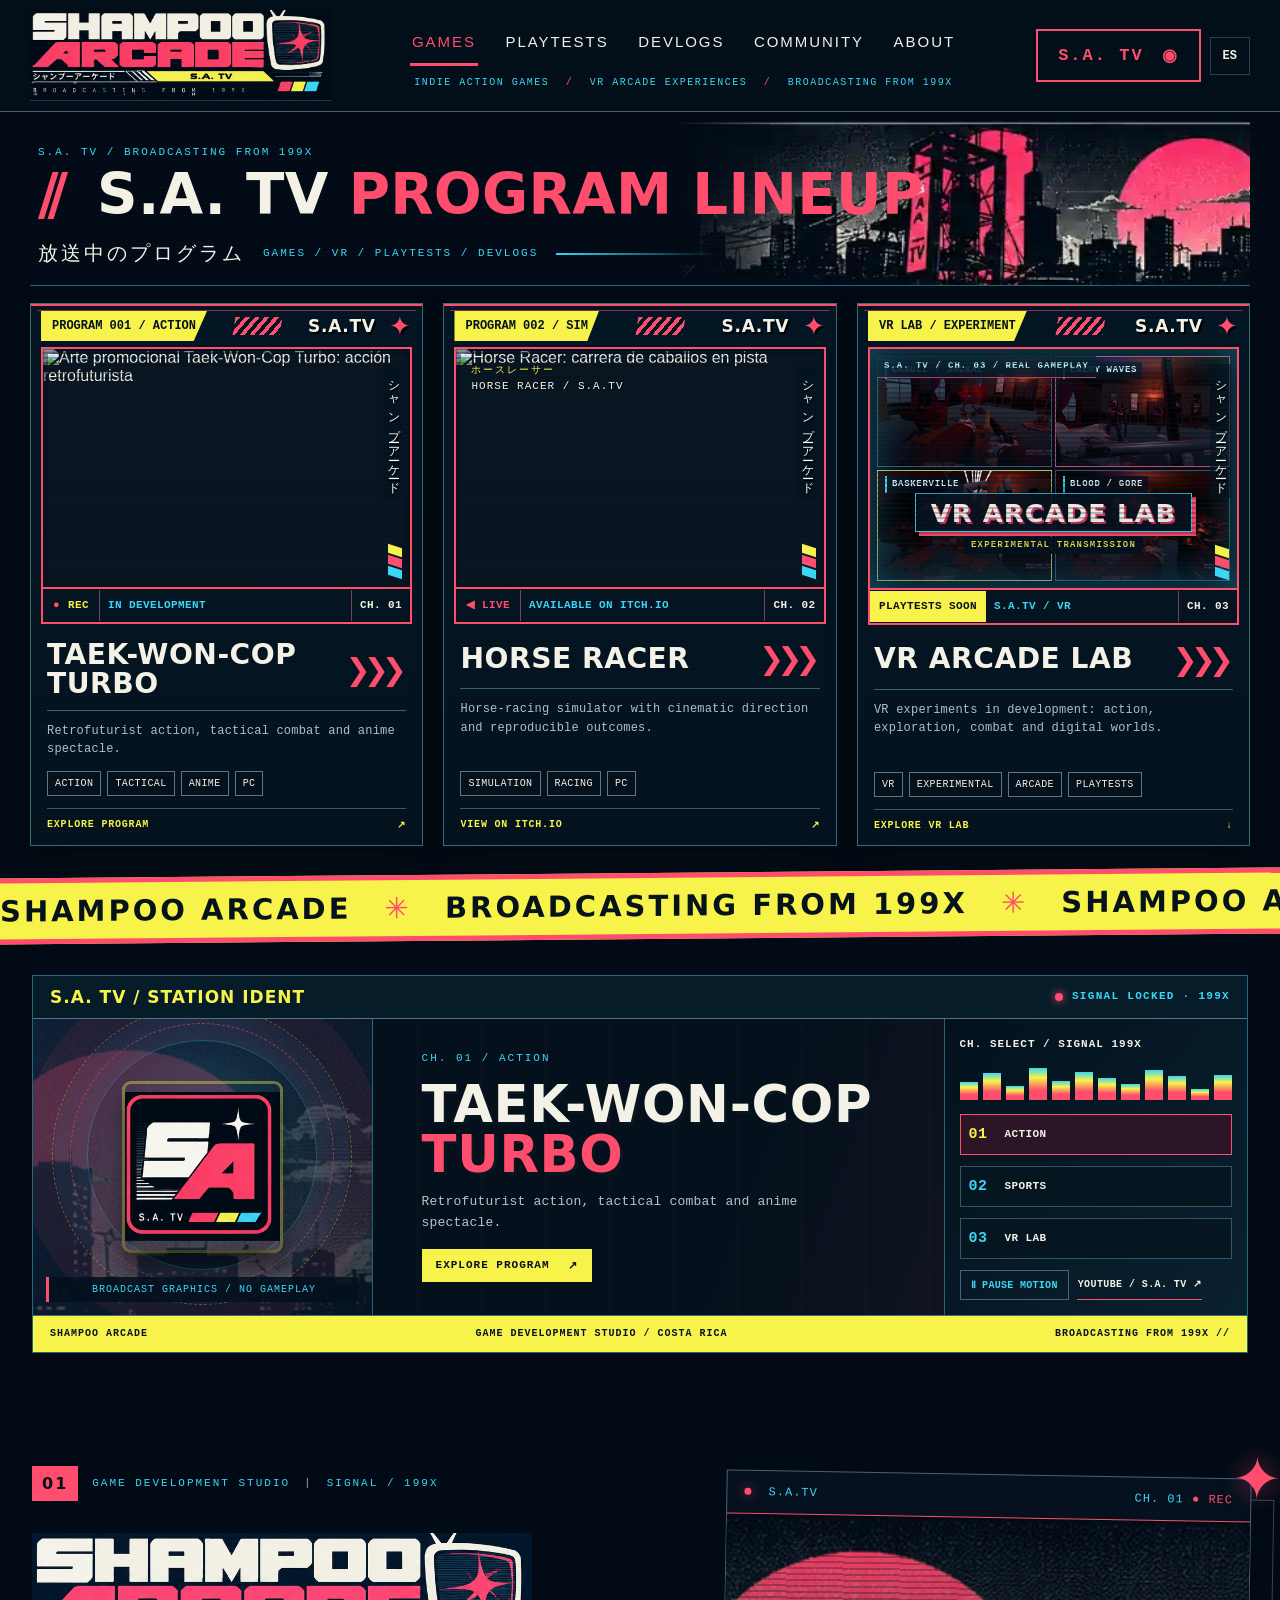
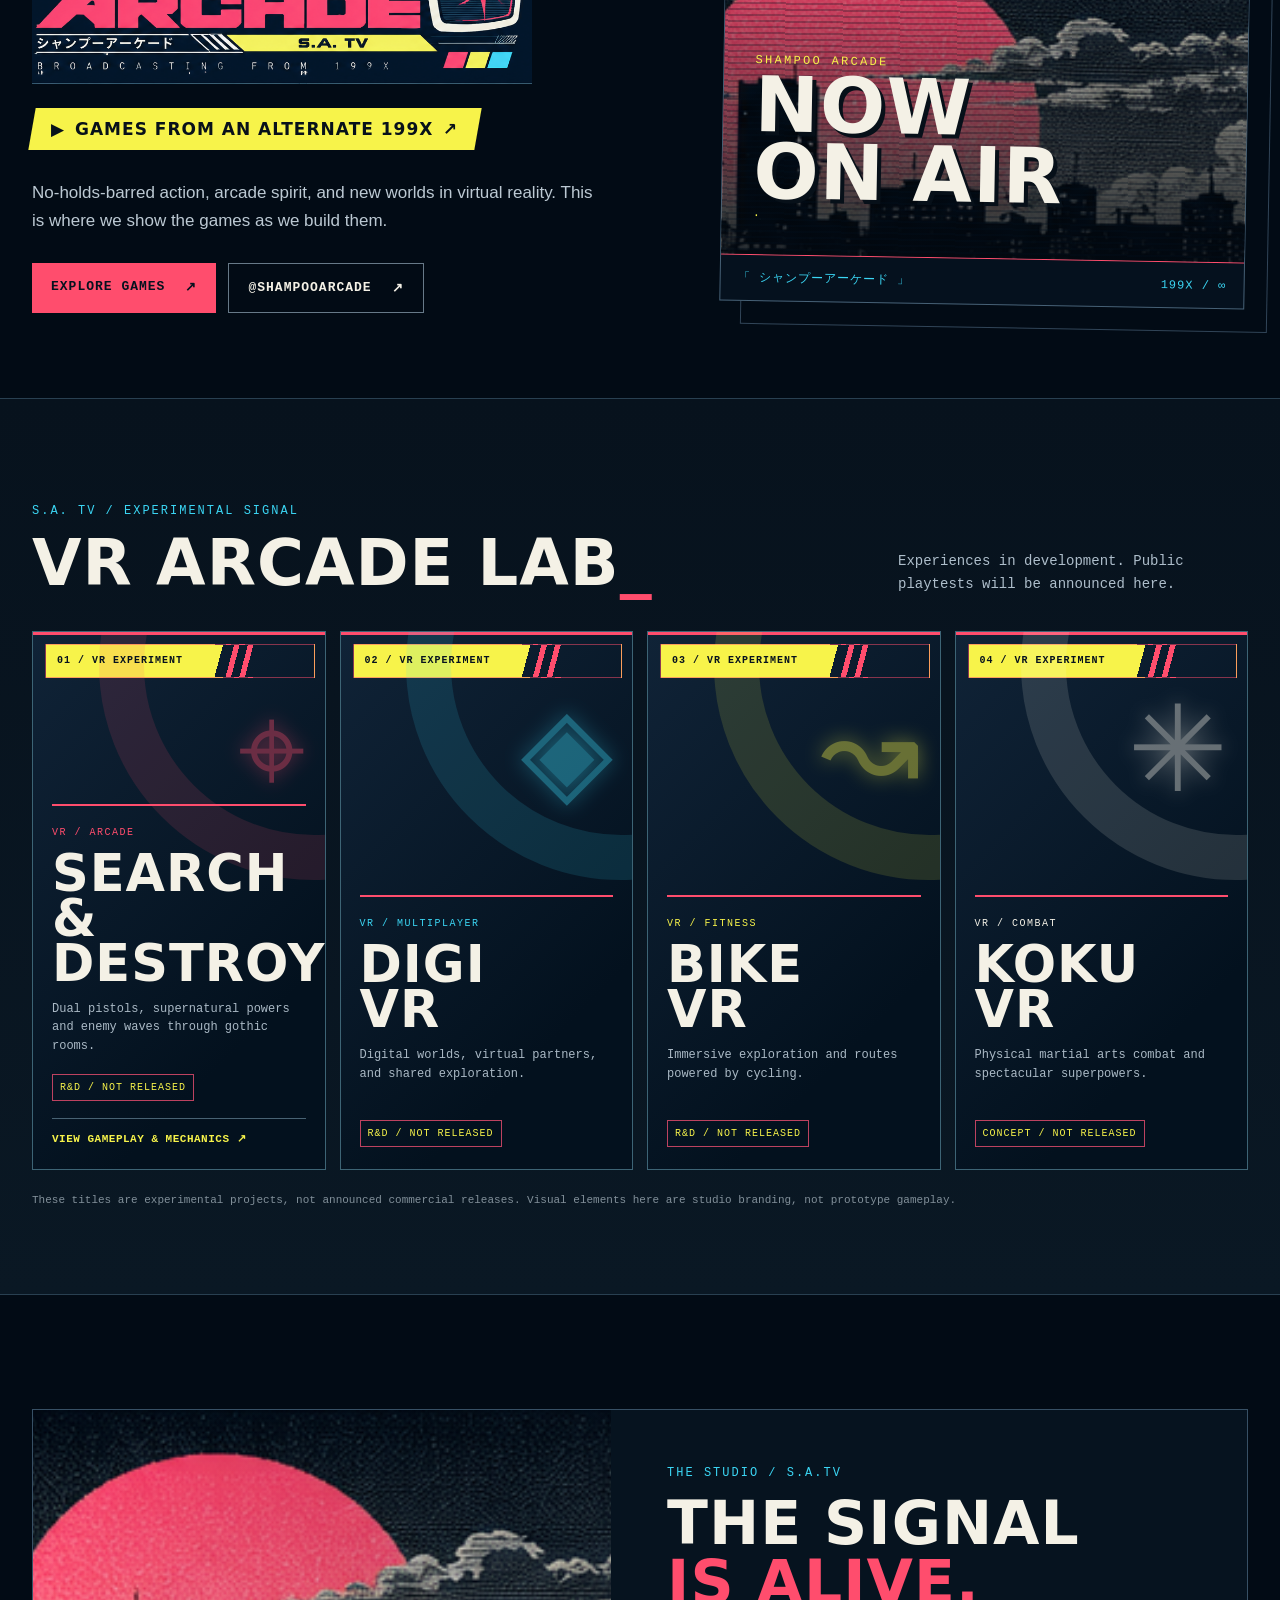
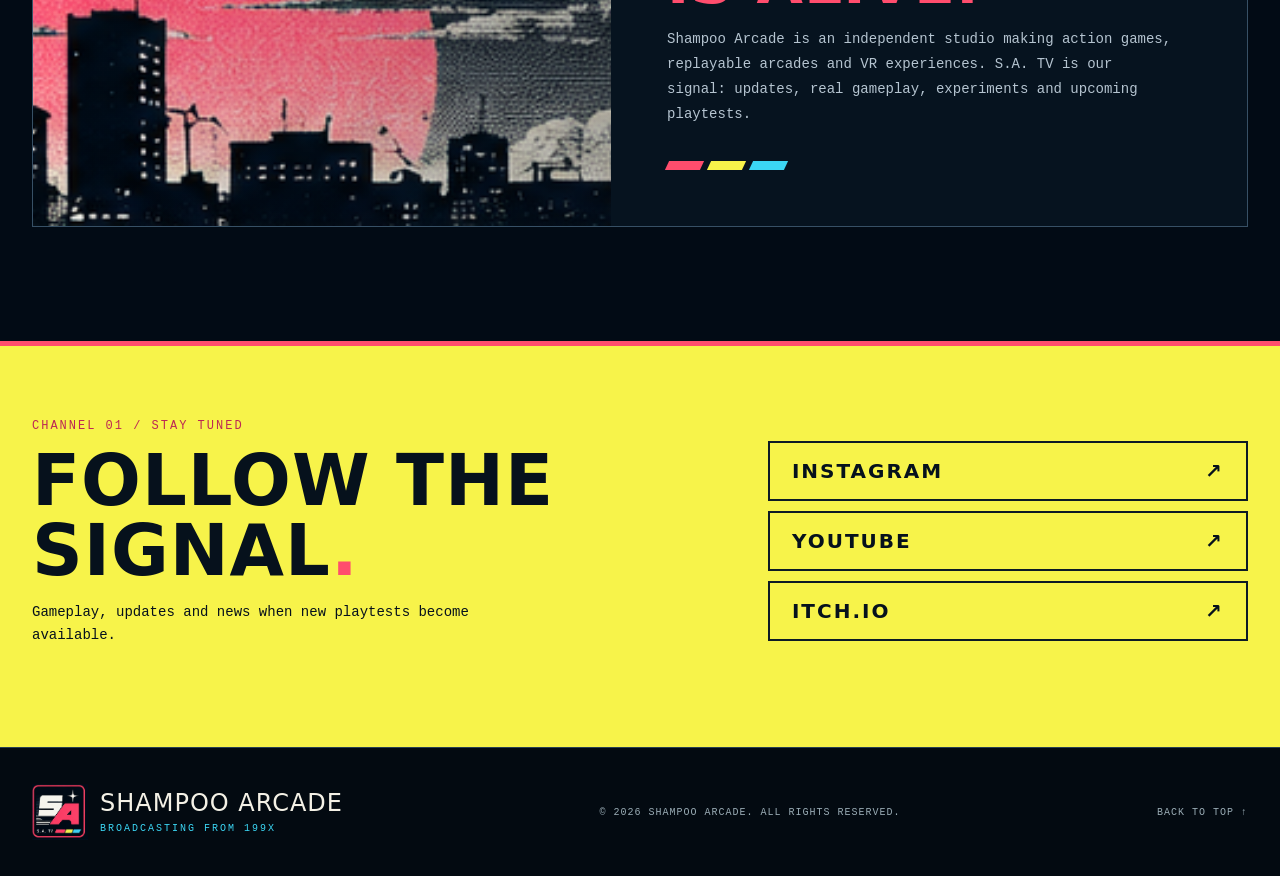
==== index.html @ 8c56207a "Show real VR gameplay collage and TV channel-switch effect in VR Arcade Lab card" ====
<!doctype html>
<html lang="en">
<head>
  <meta charset="UTF-8">
  <meta name="viewport" content="width=device-width,initial-scale=1">
  <meta name="theme-color" content="#06111e">
  <meta name="description" content="Shampoo Arcade — indie action games, VR arcade experiences and playtests. Broadcasting from 199X.">
  <meta property="og:type" content="website">
  <meta property="og:title" content="Shampoo Arcade | Broadcasting from 199X">
  <meta property="og:description" content="Indie action games, VR arcade experiences, playtests and S.A. TV.">
  <meta property="og:image" content="assets/03_BANNER_ORIGINAL_EXACTO.png">
  <link rel="icon" type="image/png" href="assets/favicon.png">
  <link rel="stylesheet" href="style.css">
  <link rel="stylesheet" href="lineup.css">
  <link rel="stylesheet" href="vr-channel.css?v=20261030">
  <link rel="stylesheet" href="motion.css?v=20261022">
  <title>SHAMPOO ARCADE — S.A. TV / Broadcasting from 199X</title>
</head>
<body class="frontpage-lineup">
  <div class="tv-static" aria-hidden="true"></div>
  <header class="site-head site-head-lineup"><div class="wrap head-inner">
    <a class="head-brand brand-full" href="#top" aria-label="Shampoo Arcade — Home"><img src="assets/01_LOGO_EXACTO.png" alt="SHAMPOO ARCADE S.A. TV — Broadcasting from 199X"></a>
    <div class="head-right">
      <nav id="site-nav" aria-label="Main navigation">
        <a href="#programas" class="nav-active" aria-current="page" data-es="JUEGOS" data-en="GAMES">GAMES</a>
        <a href="#laboratorio" data-es="PRUEBAS" data-en="PLAYTESTS">PLAYTESTS</a>
        <a href="#estudio" data-es="DESARROLLO" data-en="DEVLOGS">DEVLOGS</a>
        <a href="#conecta" data-es="COMUNIDAD" data-en="COMMUNITY">COMMUNITY</a>
        <a href="#estudio" data-section-default data-es="ESTUDIO" data-en="ABOUT">ABOUT</a>
      </nav>
      <div class="head-subline">INDIE ACTION GAMES <span>/</span> VR ARCADE EXPERIENCES <span>/</span> BROADCASTING FROM 199X</div>
    </div>
    <div class="right-nav"><a class="satv-button" href="#on-air" aria-label="S.A. TV Now On Air">S.A. TV <span class="radio-wave" aria-hidden="true">◉</span></a><button type="button" class="lang-btn" id="lang" aria-label="Cambiar a español">ES</button><button type="button" class="menu-btn" id="menu" aria-expanded="false" aria-controls="site-nav" aria-label="Open menu">☰</button></div>
  </div></header>

  <main id="top">
    <section class="section wrap lineup-section" id="programas">
      <div class="lineup-mast">
        <div class="lineup-heading">
          <p class="kicker">S.A. TV / BROADCASTING FROM 199X</p>
          <h2><span class="lineup-slash">//</span> S.A. TV <span class="lineup-hot">PROGRAM LINEUP</span></h2>
          <p class="lineup-subtitle"><span class="jp">放送中のプログラム</span><span data-es="JUEGOS / VR / PRUEBAS / DESARROLLO" data-en="GAMES / VR / PLAYTESTS / DEVLOGS">GAMES / VR / PLAYTESTS / DEVLOGS</span></p>
        </div>
      </div>
      <div class="broadcast-grid" aria-label="S.A. TV program lineup">
        <article class="broadcast-card">
          <div class="broadcast-banner">
            <span class="broadcast-program">PROGRAM 001 / ACTION</span><span class="broadcast-slashes" aria-hidden="true"></span><span class="broadcast-station">S.A.TV <span class="broadcast-star">✦</span></span>
          </div>
          <a class="broadcast-screen" href="https://kendarte.github.io/projects/taek-won-cop/" target="_blank" rel="noopener" aria-label="Explore Taek-Won-Cop Turbo">
            <img loading="lazy" src="https://kendarte.github.io/media/taek/taekwoncop-pitch-deck-hero.jpg?v=893d0f1" alt="Arte promocional Taek-Won-Cop Turbo: acción retrofuturista" />
            <span class="screen-vertical" aria-hidden="true">シャンプーアーケード</span><span class="bars" aria-hidden="true"><i></i><i></i><i></i></span>
          </a>
          <div class="broadcast-ticker"><span class="ticker-rec">REC</span><span class="ticker-status" data-es="EN DESARROLLO" data-en="IN DEVELOPMENT">IN DEVELOPMENT</span><span class="ticker-channel">CH. 01</span></div>
          <div class="broadcast-details">
            <div class="broadcast-title-line"><h3>TAEK-WON-COP TURBO</h3><span class="chevrons" aria-hidden="true">❯❯❯</span></div>
            <p data-es="Acción retrofuturista, combate táctico y espectáculo estilo anime." data-en="Retrofuturist action, tactical combat and anime spectacle.">Retrofuturist action, tactical combat and anime spectacle.</p>
            <div class="broadcast-tags" aria-label="Genres"><span>ACTION</span><span>TACTICAL</span><span>ANIME</span><span>PC</span></div>
            <a class="broadcast-open" href="https://kendarte.github.io/projects/taek-won-cop/" target="_blank" rel="noopener"><span data-es="EXPLORAR PROGRAMA" data-en="EXPLORE PROGRAM">EXPLORE PROGRAM</span><span aria-hidden="true">↗</span></a>
          </div>
        </article>
        <article class="broadcast-card">
          <div class="broadcast-banner">
            <span class="broadcast-program">PROGRAM 002 / SIM</span><span class="broadcast-slashes" aria-hidden="true"></span><span class="broadcast-station">S.A.TV <span class="broadcast-star">✦</span></span>
          </div>
          <a class="broadcast-screen" href="https://shampooarcade.itch.io/horse-racer" target="_blank" rel="noopener" aria-label="Download Horse Racer on itch.io">
            <img loading="lazy" src="https://kendarte.github.io/media/horse/horse-racer-hero.jpg" alt="Horse Racer: carrera de caballos en pista" />
            <span class="screen-legend"><small>ホースレーサー</small>HORSE RACER / S.A.TV</span><span class="screen-vertical" aria-hidden="true">シャンプーアーケード</span><span class="bars" aria-hidden="true"><i></i><i></i><i></i></span>
          </a>
          <div class="broadcast-ticker"><span class="ticker-rec ticker-live">LIVE</span><span class="ticker-status" data-es="DISPONIBLE EN ITCH.IO" data-en="AVAILABLE ON ITCH.IO">AVAILABLE ON ITCH.IO</span><span class="ticker-channel">CH. 02</span></div>
          <div class="broadcast-details">
            <div class="broadcast-title-line"><h3>HORSE RACER</h3><span class="chevrons" aria-hidden="true">❯❯❯</span></div>
            <p data-es="Simulación de carreras con dirección cinematográfica y resultados reproducibles." data-en="Horse-racing simulator with cinematic direction and reproducible outcomes.">Horse-racing simulator with cinematic direction and reproducible outcomes.</p>
            <div class="broadcast-tags" aria-label="Genres"><span>SIMULATION</span><span>RACING</span><span>PC</span></div>
            <a class="broadcast-open" href="https://shampooarcade.itch.io/horse-racer" target="_blank" rel="noopener"><span data-es="VER EN ITCH.IO" data-en="VIEW ON ITCH.IO">VIEW ON ITCH.IO</span><span aria-hidden="true">↗</span></a>
          </div>
        </article>
        <article class="broadcast-card">
          <div class="broadcast-banner">
            <span class="broadcast-program">VR LAB / EXPERIMENT</span><span class="broadcast-slashes" aria-hidden="true"></span><span class="broadcast-station">S.A.TV <span class="broadcast-star">✦</span></span>
          </div>
          <a class="broadcast-screen vr-screen vr-collage-screen" href="#laboratorio" aria-label="Explore VR experiments with real Search and Destroy gameplay">
            <div class="vr-collage" data-vr-collage aria-hidden="true">
              <div class="vr-collage-grid">
                <figure class="vr-collage-tile"><img data-vr-collage-tile src="search-and-destroy/assets/clips/01-hotel-gunplay.webp" loading="lazy" decoding="async" width="1280" height="720" alt=""><b>CASULL / JACKAL</b></figure>
                <figure class="vr-collage-tile"><img data-vr-collage-tile src="search-and-destroy/assets/clips/02-enemy-waves.webp" loading="lazy" decoding="async" width="1280" height="720" alt=""><b>ENEMY WAVES</b></figure>
                <figure class="vr-collage-tile"><img data-vr-collage-tile src="search-and-destroy/assets/clips/03-baskerville-summon.webp" loading="lazy" decoding="async" width="1280" height="720" alt=""><b>BASKERVILLE</b></figure>
                <figure class="vr-collage-tile"><img data-vr-collage-tile src="search-and-destroy/assets/clips/04-blood-and-gore.webp" loading="lazy" decoding="async" width="1280" height="720" alt=""><b>BLOOD / GORE</b></figure>
              </div>
              <span class="vr-collage-signal">S.A. TV / CH. 03 / REAL GAMEPLAY</span>
              <div class="vr-collage-nameplate"><strong>VR ARCADE LAB</strong><small>EXPERIMENTAL TRANSMISSION</small></div>
              <div class="vr-collage-static"></div>
              <div class="vr-collage-flash"></div>
            </div>
            <span class="screen-vertical" aria-hidden="true">シャンプーアーケード</span><span class="bars" aria-hidden="true"><i></i><i></i><i></i></span>
          </a>
          <div class="broadcast-ticker"><span class="ticker-playtest" data-es="PRUEBAS PRONTO" data-en="PLAYTESTS SOON">PLAYTESTS SOON</span><span class="ticker-status">S.A.TV / VR</span><span class="ticker-channel">CH. 03</span></div>
          <div class="broadcast-details">
            <div class="broadcast-title-line"><h3>VR ARCADE LAB</h3><span class="chevrons" aria-hidden="true">❯❯❯</span></div>
            <p data-es="Experimentos VR en desarrollo: acción, exploración, combate y mundos digitales." data-en="VR experiments in development: action, exploration, combat and digital worlds.">VR experiments in development: action, exploration, combat and digital worlds.</p>
            <div class="broadcast-tags" aria-label="Genres"><span>VR</span><span>EXPERIMENTAL</span><span>ARCADE</span><span>PLAYTESTS</span></div>
            <a class="broadcast-open" href="#laboratorio"><span data-es="EXPLORAR LABORATORIO" data-en="EXPLORE VR LAB">EXPLORE VR LAB</span><span aria-hidden="true">↓</span></a>
          </div>
        </article>
      </div>
    </section>

    <div class="marquee-wrap" aria-hidden="true"><div class="marquee-line">SHAMPOO ARCADE <span>✳</span> BROADCASTING FROM 199X <span>✳</span> SHAMPOO ARCADE <span>✳</span> GAMES / VR / PLAYTESTS <span>✳</span> SHAMPOO ARCADE <span>✳</span></div></div>



    <!-- S.A.TV MOTION IDENT / procedural broadcast graphics, no synthetic gameplay -->
    <section class="satv-ident wrap" id="satv-ident" aria-labelledby="satv-ident-title">
      <div class="satv-ident-top"><strong>S.A. TV / STATION IDENT</strong><span class="satv-ident-signal"><i aria-hidden="true"></i> SIGNAL LOCKED · 199X</span></div>
      <div class="satv-ident-grid">
        <div class="satv-ident-art" aria-hidden="true">
          <span class="satv-ident-rings"></span>
          <img class="satv-ident-avatar" src="assets/02_AVATAR_EXACTO.png" width="170" height="170" alt="">
          <span class="satv-ident-art-tag">BROADCAST GRAPHICS / NO GAMEPLAY</span>
        </div>
        <div class="satv-ident-copy">
          <p class="kicker" data-satv-channel>CH. 01 / ACTION</p>
          <h2 id="satv-ident-title"><span data-satv-line1>TAEK-WON-COP</span><br><span data-satv-line2>TURBO</span></h2>
          <p class="satv-ident-dek" data-satv-dek>Retrofuturist action, tactical combat and anime spectacle.</p>
          <a class="satv-ident-link" data-satv-link href="https://kendarte.github.io/projects/taek-won-cop/" target="_blank" rel="noopener"><span data-es="EXPLORAR PROGRAMA" data-en="EXPLORE PROGRAM">EXPLORE PROGRAM</span><span aria-hidden="true">↗</span></a>
        </div>
        <aside class="satv-ident-panel" aria-label="S.A. TV Channel selector">
          <span class="satv-ident-panel-title">CH. SELECT / SIGNAL 199X</span>
          <div class="satv-ident-meter" aria-hidden="true"><i></i><i></i><i></i><i></i><i></i><i></i><i></i><i></i><i></i><i></i><i></i><i></i></div>
          <button class="satv-channel" type="button" data-satv-select="0" aria-pressed="true"><b>01</b> ACTION</button>
          <button class="satv-channel" type="button" data-satv-select="1" aria-pressed="false"><b>02</b> SPORTS</button>
          <button class="satv-channel" type="button" data-satv-select="2" aria-pressed="false"><b>03</b> VR LAB</button>
          <div class="satv-ident-controls"><button class="satv-ident-pause" id="satv-motion-toggle" type="button" aria-pressed="false">Ⅱ PAUSE MOTION</button><a class="satv-ident-yt" href="https://www.youtube.com/@ShampooArcade" target="_blank" rel="noopener">YOUTUBE / S.A. TV ↗</a></div>
        </aside>
      </div>
      <div class="satv-ident-bottom"><strong>SHAMPOO ARCADE</strong><span>GAME DEVELOPMENT STUDIO / COSTA RICA</span><span>BROADCASTING FROM 199X //</span></div>
    </section>

    <section class="hero wrap home-broadcast" id="on-air" aria-labelledby="hero-title">
      <div class="hero-copy">
        <div class="eyebrow"><span class="square-chip">01</span><span>GAME DEVELOPMENT STUDIO</span><span class="separator">|</span><span>SIGNAL / 199X</span></div>
        <h1 id="hero-title" class="visually-hidden">Shampoo Arcade — Broadcasting from 199X</h1>
        <img class="hero-logo" src="assets/01_LOGO_EXACTO.png" alt="SHAMPOO ARCADE — S.A. TV — Broadcasting from 199X" fetchpriority="high">
        <div class="yellow-label"><span>▶</span><b data-es="JUEGOS DEL OTRO 199X" data-en="GAMES FROM AN ALTERNATE 199X">GAMES FROM AN ALTERNATE 199X</b><span>↗</span></div>
        <p class="hero-description" data-es="Acción sin frenos, espíritu arcade y nuevos mundos en realidad virtual. Aquí enseñamos los juegos mientras los construimos." data-en="No-holds-barred action, arcade spirit, and new worlds in virtual reality. This is where we show the games as we build them.">No-holds-barred action, arcade spirit, and new worlds in virtual reality. This is where we show the games as we build them.</p>
        <div class="hero-actions"><a href="#programas" class="button button-pink"><span data-es="VER LOS JUEGOS" data-en="EXPLORE GAMES">EXPLORE GAMES</span><span> ↗</span></a><a class="button button-outline" href="https://www.instagram.com/shampooarcade/" target="_blank" rel="noopener">@SHAMPOOARCADE <span> ↗</span></a></div>
      </div>
      <div class="hero-tv"><div class="screen-head"><span><i class="live-dot"></i> S.A.TV</span><span>CH. 01 <i>● REC</i></span></div>
        <div class="city-panel" role="img" aria-label="Ciudad nocturna retro con sol rosa, tomada de la identidad aprobada"><div class="scene-label"><span>SHAMPOO ARCADE</span><strong>NOW<br>ON AIR<span class="pink">.</span></strong></div></div>
        <div class="screen-foot"><span>「 シャンプーアーケード 」</span><span>199X / ∞</span></div>
        <div class="little-star" aria-hidden="true">✦</div>
      </div>
    </section>

    <section class="lab-section" id="laboratorio"><div class="wrap"><div class="section-top"><div><p class="kicker">S.A. TV / EXPERIMENTAL SIGNAL</p><h2><span data-es="VR ARCADE LAB" data-en="VR ARCADE LAB">VR ARCADE LAB</span><span class="pink">_</span></h2></div><p class="section-note" data-es="Experiencias en desarrollo. Las pruebas públicas se anunciarán aquí." data-en="Experiences in development. Public playtests will be announced here.">Experiences in development. Public playtests will be announced here.</p></div>
      <div class="lab-grid">
        <article class="lab-card c-pink"><div class="lab-number">01 / VR EXPERIMENT</div><div class="lab-icon">⌖</div><div class="lab-end"><span>VR / ARCADE</span><h3>SEARCH<br>& DESTROY</h3><p data-es="Dos pistolas, poderes sobrenaturales y oleadas enemigas en habitaciones góticas." data-en="Dual pistols, supernatural powers and enemy waves through gothic rooms.">Dual pistols, supernatural powers and enemy waves through gothic rooms.</p><span class="lab-status">R&D / NOT RELEASED</span><a class="lab-page-link" href="search-and-destroy/index.html" data-en="VIEW GAMEPLAY & MECHANICS ↗" data-es="VER GAMEPLAY Y MECÁNICAS ↗">VIEW GAMEPLAY & MECHANICS ↗</a></div></article>
        <article class="lab-card c-cyan"><div class="lab-number">02 / VR EXPERIMENT</div><div class="lab-icon">◈</div><div class="lab-end"><span>VR / MULTIPLAYER</span><h3>DIGI<br>VR</h3><p data-es="Mundos digitales, compañeros virtuales y exploración compartida." data-en="Digital worlds, virtual partners, and shared exploration.">Digital worlds, virtual partners, and shared exploration.</p><span class="lab-status">R&D / NOT RELEASED</span></div></article>
        <article class="lab-card c-yellow"><div class="lab-number">03 / VR EXPERIMENT</div><div class="lab-icon">↝</div><div class="lab-end"><span>VR / FITNESS</span><h3>BIKE<br>VR</h3><p data-es="Exploración y rutas inmersivas mientras pedaleas." data-en="Immersive exploration and routes powered by cycling.">Immersive exploration and routes powered by cycling.</p><span class="lab-status">R&D / NOT RELEASED</span></div></article>
        <article class="lab-card c-white"><div class="lab-number">04 / VR EXPERIMENT</div><div class="lab-icon">✳</div><div class="lab-end"><span>VR / COMBAT</span><h3>KOKU<br>VR</h3><p data-es="Combates físicos de artes marciales y poderes espectaculares." data-en="Physical martial arts combat and spectacular superpowers.">Physical martial arts combat and spectacular superpowers.</p><span class="lab-status">CONCEPT / NOT RELEASED</span></div></article>
      </div>
      <p class="disclaimer" data-es="Estos títulos son proyectos experimentales, no anuncios de disponibilidad comercial. Las imágenes aquí representan la identidad del estudio, no gameplay de esos prototipos." data-en="These titles are experimental projects, not announced commercial releases. Visual elements here are studio branding, not prototype gameplay.">These titles are experimental projects, not announced commercial releases. Visual elements here are studio branding, not prototype gameplay.</p>
    </div></section>

    <section class="transmission-section wrap" id="estudio"><div class="transmission-card"><div class="transmission-image"><img src="assets/04_CIUDAD_ORIGINAL.png" alt="Ciudad nocturna de S.A. TV"></div><div class="transmission-copy"><div class="kicker">THE STUDIO / S.A.TV</div><h2>THE SIGNAL<br><span class="pink">IS ALIVE.</span></h2><p data-es="Shampoo Arcade es un estudio independiente que crea videojuegos de acción, arcades rejugables y experiencias VR. S.A. TV es nuestra señal: avances, gameplay real, experimentos y futuras pruebas." data-en="Shampoo Arcade is an independent studio making action games, replayable arcades and VR experiences. S.A. TV is our signal: updates, real gameplay, experiments and upcoming playtests.">Shampoo Arcade is an independent studio making action games, replayable arcades and VR experiences. S.A. TV is our signal: updates, real gameplay, experiments and upcoming playtests.</p><div class="three-bars" aria-hidden="true"><i></i><i></i><i></i></div></div></div></section>

    <section class="join-section" id="conecta"><div class="wrap join-inner"><div><p class="kicker">CHANNEL 01 / STAY TUNED</p><h2><span data-es="SIGUE LA SEÑAL" data-en="FOLLOW THE SIGNAL">FOLLOW THE SIGNAL</span><span class="pink">.</span></h2><p data-es="Gameplay, avances y avisos cuando abramos nuevas pruebas." data-en="Gameplay, updates and news when new playtests become available.">Gameplay, updates and news when new playtests become available.</p></div><div class="socials"><a href="https://www.instagram.com/shampooarcade/" target="_blank" rel="noopener">INSTAGRAM <span>↗</span></a><a href="https://www.youtube.com/@ShampooArcade" target="_blank" rel="noopener">YOUTUBE <span>↗</span></a><a href="https://shampooarcade.itch.io/" target="_blank" rel="noopener">ITCH.IO <span>↗</span></a></div></div></section>
  </main>
  <footer><div class="wrap foot"><div class="foot-main"><img src="assets/02_AVATAR_EXACTO.png" alt="S.A. TV"><div><strong>SHAMPOO ARCADE</strong><small>BROADCASTING FROM 199X</small></div></div><span>© <span id="year">2026</span> SHAMPOO ARCADE. ALL RIGHTS RESERVED.</span><a href="#top">BACK TO TOP ↑</a></div></footer>
  <script src="script.js?v=exclusive-nav-3" defer></script>
  <script src="motion.js?v=20261022" defer></script>
  <script src="vr-channel.js?v=20261030" defer></script>
</body>
</html>
---- style.css ----
:root{--bg:#06111e;--bg2:#020b15;--pink:#ff4d6d;--cream:#f4f1e6;--cyan:#3bd6f4;--yellow:#f7f34a;--muted:#99aabb;--line:#294052;--mono:'Courier New',monospace;--display:Impact,'Arial Black',system-ui,sans-serif}
*{box-sizing:border-box}html{scroll-behavior:smooth}body{margin:0;background:var(--bg2);color:var(--cream);font-family:Arial,Helvetica,sans-serif;overflow-x:hidden}img{max-width:100%}button{font:inherit}a{color:inherit;text-decoration:none}a:focus-visible,button:focus-visible{outline:3px solid var(--yellow);outline-offset:4px}::selection{background:var(--pink);color:#fff}.wrap{width:min(1232px,calc(100% - 64px));margin-inline:auto}.visually-hidden{position:absolute;width:1px;height:1px;overflow:hidden;clip:rect(0,0,0,0)}.pink{color:var(--pink)}
.tv-static{position:fixed;inset:0;z-index:50;pointer-events:none;opacity:.17;background:repeating-linear-gradient(to bottom,transparent 0,transparent 3px,rgba(154,200,221,.1) 3px,rgba(154,200,221,.1) 4px)}.broadcast-top{border-bottom:1px solid #283e4e;background:#020811;font:11px var(--mono);letter-spacing:2px;color:var(--cyan)}.top-inner{height:34px;display:flex;align-items:center;justify-content:space-between}.top-inner b{font-weight:normal;color:#9da6aa}.live-dot,.status-dot{display:inline-block;width:7px;height:7px;border-radius:50%;background:var(--pink);margin-right:9px;box-shadow:0 0 12px rgba(255,63,105,.65)}.site-head{z-index:30;position:relative;background:#06111ef2;border-bottom:1px solid var(--line)}.head-inner{min-height:84px;display:flex;align-items:center;justify-content:space-between;gap:18px}.head-brand{display:flex;align-items:center;gap:13px}.head-brand img{width:50px;height:50px;object-fit:cover;border-radius:9px}.head-brand span{font-family:var(--display);font-weight:900;font-size:21px;line-height:.92;letter-spacing:1px}.head-brand em{font-style:normal;color:var(--pink)}.head-inner nav{display:flex;align-items:center;gap:30px}.head-inner nav a{font:700 11px var(--mono);letter-spacing:1.8px;transition:color .2s}.head-inner nav a:hover{color:var(--cyan)}.right-nav{display:flex;gap:10px}.lang-btn,.menu-btn{background:none;border:1px solid var(--line);color:var(--cream);padding:11px 12px;cursor:pointer;font:700 12px var(--mono)}.lang-btn:hover,.menu-btn:hover{border-color:var(--pink)}.menu-btn{display:none}
.hero{display:grid;grid-template-columns:1.1fr .9fr;align-items:center;gap:50px;padding-top:86px;padding-bottom:92px;min-height:590px;position:relative}.hero:before{content:'';position:absolute;z-index:-1;inset:0;background:radial-gradient(ellipse at 75% 60%,#1b2440 0%,transparent 54%)}.eyebrow{display:flex;align-items:center;gap:14px;color:var(--cyan);font:11px var(--mono);letter-spacing:2px;margin-bottom:32px}.square-chip{background:var(--pink);color:#07111c;padding:8px 10px;font:900 16px var(--display)}.separator{color:var(--muted)}.hero-logo{display:block;width:min(100%,675px);height:auto;mix-blend-mode:screen}.yellow-label{display:flex;align-items:center;gap:10px;width:max-content;max-width:100%;font:900 17px var(--display);letter-spacing:1px;background:var(--yellow);color:#08111a;transform:skew(-10deg);margin-top:24px;padding:11px 19px}.yellow-label>*{transform:skew(10deg)}.hero-description{font-size:17px;line-height:1.65;max-width:570px;color:#bcc9d3;margin:29px 0 28px}.hero-actions{display:flex;gap:12px;flex-wrap:wrap}.button{font:800 13px var(--mono);letter-spacing:1px;padding:16px 19px;display:inline-flex;justify-content:space-between;gap:20px;transition:transform .2s,background .2s}.button:hover{transform:translateY(-3px)}.button-pink{background:var(--pink);color:var(--bg)}.button-outline{border:1px solid #677988}.button-outline:hover{background:#142c3d}
.hero-tv{border:1px solid #476176;box-shadow:22px 22px 0 #020b15,22px 22px 0 1px #314558;background:#05111e;position:relative;transform:rotate(1deg)}.screen-head,.screen-foot{display:flex;justify-content:space-between;align-items:center;padding:14px 17px;font:12px var(--mono);letter-spacing:1px;color:var(--cyan)}.screen-head i{color:var(--pink);font-style:normal}.city-panel{height:342px;border-top:1px solid var(--pink);border-bottom:1px solid var(--pink);background:#07121c url('assets/04_CIUDAD_ORIGINAL.png') 58% 50% / cover no-repeat;position:relative;overflow:hidden;image-rendering:auto}.city-panel:before{content:'';position:absolute;inset:0;background:linear-gradient(to bottom,rgba(2,8,15,.05) 10%,rgba(2,8,15,.85) 100%)}.city-panel:after{content:'';position:absolute;inset:0;background:repeating-linear-gradient(to bottom,transparent 0 4px,#02101e45 4px 6px)}.scene-label{position:absolute;bottom:30px;left:31px;z-index:1}.scene-label span{display:block;color:var(--yellow);font:12px var(--mono);letter-spacing:2.3px;margin-bottom:4px}.scene-label strong{display:block;font:900 clamp(51px,6vw,94px)/.88 var(--display);letter-spacing:1px;text-shadow:4px 4px 0 #071019}.little-star{position:absolute;right:-31px;top:-35px;color:var(--pink);font-size:59px;text-shadow:0 0 26px #ff4d6d88}
.marquee-wrap{background:var(--yellow);overflow:hidden;color:#07131a;transform:skewY(-.5deg);border-top:5px solid var(--pink);border-bottom:5px solid var(--pink)}.marquee-line{white-space:nowrap;font:900 29px var(--display);letter-spacing:3px;padding:11px 0;min-width:max-content;animation:marquee 31s linear infinite}.marquee-line span{color:var(--pink);padding:0 20px}@keyframes marquee{to{transform:translateX(-35%)}}@media(prefers-reduced-motion:reduce){.marquee-line{animation:none}html{scroll-behavior:auto}}
.section{padding:112px 0}.section-top{display:flex;justify-content:space-between;align-items:end;gap:35px;margin-bottom:36px}.kicker{color:var(--cyan);font:12px var(--mono);letter-spacing:2px;margin:0 0 14px}.section-top h2,.transmission-copy h2,.join-inner h2{font:900 clamp(43px,5vw,72px)/.99 var(--display);letter-spacing:1px;margin:0;text-transform:uppercase}.section-note{width:min(350px,100%);font:14px/1.6 var(--mono);color:#aebecb;margin:0}.features{display:grid;grid-template-columns:1.38fr 1fr;gap:20px}.feature-card{background:#071927;border:1px solid #3b5161;overflow:hidden;display:flex;flex-direction:column}.feature-art{height:286px;position:relative;overflow:hidden;background:radial-gradient(circle at 66% 30%,#4b263f,#0b1424 63%)}.feature-art img{width:100%;height:100%;object-fit:cover;display:block;position:relative;z-index:1}.horse-art{background:radial-gradient(ellipse at center,#3a3248 10%,#0b1424 75%)}.feature-art:before{content:'S.A. TV';font:900 62px var(--display);position:absolute;color:#ff4d6d44;top:25%;left:15%;transform:rotate(-18deg)}.feature-art .art-vignette{position:absolute;inset:0;background:linear-gradient(to top,#05111dcc,transparent 62%);z-index:2}.top-tag{position:absolute;z-index:4;top:20px;left:20px;color:#091119;background:var(--yellow);font:800 11px var(--mono);letter-spacing:1px;padding:9px 11px}.feature-art-label{position:absolute;z-index:3;left:25px;bottom:19px;font:900 52px/.85 var(--display);letter-spacing:1px;color:#fff;text-shadow:3px 3px 0 #020a12}.feature-art-label span{color:var(--pink)}.feature-info{padding:26px 28px 29px;display:flex;justify-content:space-between;gap:28px;flex-direction:column;flex:1}.feature-info h3{font:900 32px var(--display);margin:11px 0;letter-spacing:1px}.feature-info p{color:#aab9c5;font:14px/1.6 var(--mono);margin:0}.tiny-status{font:700 10px var(--mono);letter-spacing:1.3px;color:var(--cyan)}.textlink{font:800 11px var(--mono);letter-spacing:1px;color:var(--yellow);padding-top:20px;border-top:1px solid #294051}.textlink:hover{color:var(--pink)}
.lab-section{background:#081621;border-top:1px solid #294051;border-bottom:1px solid #294051;padding:105px 0 84px}.lab-grid{display:grid;grid-template-columns:repeat(4,minmax(0,1fr));gap:14px}.lab-card{--acc:var(--pink);min-height:382px;padding:19px 19px 22px;border:1px solid #39566b;background:linear-gradient(158deg,#122339,#051019 68%);position:relative;display:flex;flex-direction:column;justify-content:space-between;overflow:hidden}.lab-card:after{content:'';position:absolute;width:340px;height:340px;border:45px solid var(--acc);border-radius:50%;opacity:.12;top:-182px;right:-204px}.lab-card:before{content:'';position:absolute;bottom:0;left:0;width:100%;height:7px;background:var(--acc)}.c-cyan{--acc:var(--cyan)}.c-yellow{--acc:var(--yellow)}.c-white{--acc:var(--cream)}.lab-number{font:11px var(--mono);letter-spacing:1px;color:var(--acc)}.lab-icon{font:120px/.9 var(--display);color:var(--acc);opacity:.4;text-align:right;margin-top:12px}.lab-end{position:relative;z-index:2}.lab-end>span:first-child{font:10px var(--mono);letter-spacing:1.5px;color:var(--acc)}.lab-end h3{font:900 51px/.88 var(--display);letter-spacing:1px;margin:13px 0;color:var(--cream)}.lab-end p{font:12px/1.55 var(--mono);color:#aab9c5;min-height:58px}.lab-status{font:10px var(--mono);color:var(--muted);letter-spacing:1px}.disclaimer{font:11px/1.6 var(--mono);color:#82909a;margin:22px 0 0}
.transmission-section{padding:114px 0}.transmission-card{display:grid;grid-template-columns:1fr 1.1fr;min-height:400px;border:1px solid #375065;background:#06131f}.transmission-image{background:#07111d;overflow:hidden;position:relative}.transmission-image img{width:100%;height:100%;object-fit:cover;image-rendering:auto}.transmission-image:after{content:'';position:absolute;inset:0;background:linear-gradient(to right,transparent,#06131f33)}.transmission-copy{padding:56px 56px;display:flex;flex-direction:column;justify-content:center}.transmission-copy h2{font-size:60px}.transmission-copy p{font:14px/1.8 var(--mono);color:#b5c4d0;max-width:510px}.three-bars{display:flex;gap:7px;margin-top:20px}.three-bars i{display:block;width:35px;height:9px;background:var(--pink);transform:skew(-25deg)}.three-bars i:nth-child(2){background:var(--yellow)}.three-bars i:nth-child(3){background:var(--cyan)}
.join-section{background:var(--yellow);color:#06111c;border-top:5px solid var(--pink)}.join-inner{padding-top:73px;padding-bottom:85px;display:grid;grid-template-columns:1fr .7fr;gap:50px;align-items:center}.join-section .kicker{color:#bc2854}.join-inner h2{font-size:clamp(44px,5.5vw,76px)}.join-inner p:not(.kicker){font:14px/1.7 var(--mono);max-width:450px}.socials{display:grid;gap:10px}.socials a{border:2px solid #0d1a25;padding:16px 22px;font:900 20px var(--display);letter-spacing:2px;display:flex;justify-content:space-between;transition:background .2s,color .2s}.socials a:hover{background:#07111c;color:var(--yellow)}footer{background:#030a11;border-top:1px solid #294151}.foot{min-height:128px;display:flex;align-items:center;justify-content:space-between;gap:20px}.foot-main{display:flex;align-items:center;gap:12px}.foot-main img{width:56px;height:56px}.foot-main strong{display:block;font:24px var(--display);letter-spacing:1px}.foot-main small{color:var(--cyan);font:10px var(--mono);letter-spacing:2px}.foot>span,.foot>a{font:10px var(--mono);color:#9aacb5;letter-spacing:1px}footer a:hover{color:var(--pink)}
@media(max-width:1060px){.hero{gap:20px}.head-inner nav{gap:16px}.top-right{display:none}.lab-grid{grid-template-columns:repeat(2,1fr)}.lab-card{min-height:320px}.transmission-copy{padding:36px}.transmission-copy h2{font-size:48px}}
@media(max-width:760px){.wrap{width:calc(100% - 32px)}.broadcast-top{font-size:10px}.head-inner{min-height:68px}.head-brand img{width:46px;height:46px}.head-brand span{font-size:18px}.menu-btn{display:block}.head-inner nav{display:none;position:absolute;left:0;right:0;top:68px;background:#081621;border:1px solid #294051;padding:20px;flex-direction:column;align-items:stretch;gap:0}.head-inner nav.open{display:flex}.head-inner nav a{padding:17px 9px;border-bottom:1px solid #294051}.hero{grid-template-columns:1fr;gap:54px;padding-top:38px;padding-bottom:65px}.eyebrow{gap:10px;font-size:9px;letter-spacing:1px;margin-bottom:28px}.hero-logo{width:100%}.yellow-label{font-size:15px}.hero-description{font-size:15px}.hero-tv{width:calc(100% - 20px);margin-left:7px}.city-panel{height:260px}.scene-label strong{font-size:68px}.section{padding:72px 0}.section-top{align-items:start;flex-direction:column;gap:18px}.features{grid-template-columns:1fr}.feature-art{height:260px}.lab-section{padding:70px 0}.lab-grid{grid-template-columns:repeat(2,minmax(0,1fr));gap:9px}.lab-card{padding:14px;min-height:330px}.lab-end h3{font-size:37px}.lab-end p{font-size:11px}.lab-icon{font-size:75px}.lab-number{font-size:9px}.transmission-section{padding:72px 0}.transmission-card{grid-template-columns:1fr}.transmission-image{height:200px}.transmission-copy{padding:28px}.transmission-copy h2{font-size:46px}.join-inner{grid-template-columns:1fr;padding-top:55px;padding-bottom:55px;gap:25px}.foot{flex-wrap:wrap;padding:25px 0}.foot-main{width:100%}.marquee-line{font-size:22px}}
@media(max-width:400px){.lab-grid{grid-template-columns:1fr}.lab-card{min-height:245px}.lab-end h3{font-size:43px}.lab-icon{font-size:65px}.feature-art-label{font-size:46px}.hero-actions .button{width:100%}.scene-label strong{font-size:58px}}

@media(max-width:760px){.hero-tv{transform:none;margin-left:0;width:100%;box-shadow:6px 6px 0 #020b15,6px 6px 0 1px #314558}.little-star{right:2px;top:-28px}}
---- lineup.css ----
/* S.A.TV Program Lineup 2026 — faithful to approved yellow/pink/cyan broadcast frames. */
.lineup-section{padding-top:74px;padding-bottom:104px}
.lineup-mast{position:relative;display:flex;align-items:end;justify-content:space-between;gap:20px;margin-bottom:18px;padding:10px 8px 25px;border-bottom:1px solid #3bd6f476;overflow:hidden}
.lineup-mast::after{content:"";position:absolute;right:0;top:-130px;width:42%;height:300px;background:url("assets/04_CIUDAD_ORIGINAL.png") center 55%/cover no-repeat;opacity:.72;mask-image:linear-gradient(to right,transparent,#000 38%);pointer-events:none}
.lineup-heading{position:relative;z-index:1;max-width:940px}
.lineup-heading .kicker{margin-bottom:9px;font-size:11px}
.lineup-heading h2{font:900 clamp(34px,4.8vw,72px)/1 var(--display);letter-spacing:.3px;text-transform:uppercase;margin:0;color:var(--cream)}
.lineup-heading h2 .lineup-hot{color:var(--pink)}
.lineup-heading h2 .lineup-slash{color:var(--pink);letter-spacing:-11px;padding-right:20px}
.lineup-subtitle{margin:17px 0 0;display:flex;align-items:center;gap:18px;max-width:720px;font:11px/1.5 var(--mono);letter-spacing:2px;color:var(--cyan)}
.lineup-subtitle .jp{color:var(--cream);font:20px sans-serif;letter-spacing:3px;white-space:nowrap}
.lineup-subtitle::after{content:"";height:2px;max-width:160px;flex:1;background:linear-gradient(to right,var(--cyan),transparent);transform:skew(-17deg)}
.broadcast-grid{display:grid;grid-template-columns:repeat(3,minmax(0,1fr));gap:20px;align-items:stretch}
.broadcast-card{min-width:0;position:relative;display:flex;flex-direction:column;background:linear-gradient(180deg,#031522,#04121e);border:1px solid #3a6a7b;box-shadow:inset 0 2px 0 #ff4d6d,0 14px 25px #0005;isolation:isolate;transition:transform .18s ease,border-color .18s ease}
.broadcast-card::before{content:"";pointer-events:none;position:absolute;inset:6px 6px auto;border-top:1px solid #ff4d6d85;height:3px}
.broadcast-card:hover{transform:translateY(-4px);border-color:var(--pink)}
.broadcast-banner{height:41px;display:flex;align-items:center;justify-content:space-between;gap:4px;padding:6px 10px 3px;white-space:nowrap}
.broadcast-program{font:bold 12px var(--mono);color:#07111c;background:var(--yellow);padding:8px 11px;clip-path:polygon(0 0,100% 0,92% 100%,0 100%);min-width:0;max-width:78%;overflow:hidden;text-overflow:ellipsis}
.broadcast-slashes{width:47px;height:18px;display:block;flex-shrink:1;background:repeating-linear-gradient(125deg,var(--pink) 0 4px,transparent 4px 8px);transform:skew(-9deg)}
.broadcast-station{color:var(--cream);font:900 17px var(--display);letter-spacing:.7px;text-shadow:2px 2px #000;white-space:nowrap}
.broadcast-station .broadcast-star{color:var(--pink);font:26px Arial,sans-serif;vertical-align:middle;padding-left:7px}
.broadcast-screen{display:block;position:relative;margin:2px 10px 0;border:2px solid var(--pink);background:#081521;aspect-ratio:1.52;overflow:hidden}
.broadcast-screen::before{content:"";position:absolute;inset:0;z-index:4;box-shadow:inset 0 0 0 5px #04121b70;pointer-events:none}
.broadcast-screen::after{content:"";position:absolute;inset:0;z-index:3;pointer-events:none;opacity:.3;background:repeating-linear-gradient(to bottom,transparent 0 3px,#081522 3px 5px),linear-gradient(to top,#061421b0,transparent 44%)}
.broadcast-screen img{width:100%;height:100%;display:block;object-fit:cover;object-position:center;transition:transform .35s ease}
.broadcast-screen:hover img{transform:scale(1.03)}
.broadcast-screen .screen-vertical{position:absolute;z-index:5;top:15px;right:6px;writing-mode:vertical-rl;font:12px Arial,sans-serif;letter-spacing:2px;text-shadow:1px 2px #000;background:#04111e99;padding:8px 2px;color:#fff}
.broadcast-screen .bars{position:absolute;z-index:5;bottom:10px;right:8px;display:flex;flex-direction:column;gap:2px}
.broadcast-screen .bars i{display:block;width:14px;height:9px;transform:skewY(18deg);background:var(--yellow)}
.broadcast-screen .bars i:nth-child(2){background:var(--pink)}.broadcast-screen .bars i:nth-child(3){background:var(--cyan)}
.broadcast-screen .screen-legend{position:absolute;z-index:5;left:15px;top:14px;display:grid;gap:3px;color:var(--cream);font:11px/1.1 var(--mono);letter-spacing:1px;text-shadow:1px 1px #010812}
.broadcast-screen .screen-legend small{color:var(--yellow);font:10px var(--mono);letter-spacing:2px}
.broadcast-screen.vr-screen{background:linear-gradient(155deg,#051929aa,#1b254aaa),url("assets/04_CIUDAD_ORIGINAL.png") center/cover}
.broadcast-screen.vr-screen::before{box-shadow:inset 0 0 45px #3bd6f455,inset 0 0 0 5px #030e1d70}
.broadcast-screen .vr-art{position:absolute;inset:0;display:flex;flex-direction:column;justify-content:center;align-items:center;gap:10px;background:linear-gradient(130deg,#0009,#07213d55);text-align:center}
.broadcast-screen .vr-art strong{font:900 clamp(30px,3.3vw,53px)/.92 var(--display);letter-spacing:2px;color:#f4f1e6;text-shadow:4px 4px var(--pink),0 0 12px #030912}
.broadcast-screen .vr-art span{font:700 12px var(--mono);letter-spacing:2px;color:var(--cyan);padding:5px 9px;border:1px solid var(--pink);background:#04121da6}
.broadcast-screen .vr-art .neon-cube{font:900 55px/1 var(--display);color:#3bd6f4;text-shadow:0 0 17px #3bd6f4,15px -3px 0 #ff4d6d6b}
.broadcast-ticker{margin:0 10px;min-height:35px;border:2px solid var(--pink);border-top:0;display:flex;align-items:center;gap:8px;color:var(--cyan);font:bold 11px/1 var(--mono);letter-spacing:.4px}
.broadcast-ticker .ticker-rec{color:var(--yellow);border-right:1px solid #6f455e;padding:10px 10px;white-space:nowrap}
.broadcast-ticker .ticker-rec::before{content:"●";color:var(--pink);padding-right:8px}
.broadcast-ticker .ticker-status{min-width:0;overflow:hidden;text-overflow:ellipsis;white-space:nowrap;flex:1}
.broadcast-ticker .ticker-channel{border-left:1px solid #70435a;color:var(--cream);padding:10px 8px;white-space:nowrap}
.broadcast-ticker .ticker-live{color:var(--pink)}
.broadcast-ticker .ticker-live::before{content:"◀";padding-right:7px}
.broadcast-ticker .ticker-playtest{color:#07111c;background:var(--yellow);padding:10px 9px}
.broadcast-details{padding:17px 16px 17px;display:flex;flex-direction:column;flex:1;gap:11px;min-width:0}
.broadcast-title-line{display:flex;gap:8px;align-items:center;justify-content:space-between;border-bottom:1px solid #34647a;padding-bottom:12px}
.broadcast-title-line h3{font:900 clamp(24px,2.2vw,35px)/1 var(--display);margin:0;letter-spacing:.5px;color:var(--cream);text-transform:uppercase}
.broadcast-title-line .chevrons{color:var(--pink);font:900 30px var(--display);white-space:nowrap;letter-spacing:-7px;padding-right:6px}
.broadcast-details p{font:12px/1.55 var(--mono);letter-spacing:.2px;color:#afbfcc;margin:0;min-height:38px}
.broadcast-tags{display:flex;gap:6px;flex-wrap:wrap;margin-top:auto}
.broadcast-tags span{border:1px solid #607484;background:#050e1766;color:var(--cream);font:10px var(--mono);letter-spacing:.4px;padding:6px 7px;white-space:nowrap}
.broadcast-open{border-top:1px solid #345a6c;padding-top:10px;display:flex;justify-content:space-between;align-items:center;gap:10px;color:var(--yellow);font:bold 11px var(--mono);letter-spacing:.8px;margin-top:1px}
.broadcast-open:hover{color:var(--pink)}
/* The four individual VR R&D entries inherit the same broadcast frame language. */
.lab-section{background:linear-gradient(180deg,#07121d,#0a1824)}
.lab-card{border:1px solid #3d6475;box-shadow:inset 0 3px 0 var(--pink);background:linear-gradient(135deg,#102337,#03111e 75%);padding-top:52px}
.lab-card::before{top:12px;left:12px;bottom:auto;width:calc(100% - 24px);height:32px;border:1px solid #ff4d6d82;background:linear-gradient(105deg,var(--yellow) 0 64%,transparent 64% 68%,#ff4d6d 68% 70%,transparent 70% 73%,#ff4d6d 73% 75%,transparent 75%);box-shadow:none}
.lab-card .lab-number{position:absolute;top:23px;left:24px;z-index:2;color:#06111e;font-weight:bold;font-size:10px}
.lab-card::after{border-color:var(--acc);opacity:.13}
.lab-card .lab-end{border-top:2px solid var(--pink);padding-top:15px}
.lab-card .lab-status{display:inline-block;color:var(--yellow);border:1px solid #bd4260;padding:7px;margin-top:4px}
.lab-card .lab-icon{text-shadow:0 0 20px var(--acc)}
@media(max-width:1120px){.broadcast-grid{gap:12px}.broadcast-banner{padding:5px 6px}.broadcast-program{font-size:10px;padding:8px 8px}.broadcast-slashes{width:24px}.broadcast-details{padding:13px}.broadcast-title-line h3{font-size:clamp(23px,2.6vw,32px)}.broadcast-screen .screen-vertical{font-size:10px}}
@media(max-width:760px){.lineup-section{padding-top:62px;padding-bottom:72px}.lineup-mast{padding:5px 0 17px}.lineup-mast::after{opacity:.25;width:75%}.lineup-heading h2{font-size:clamp(33px,8vw,52px)}.lineup-heading h2 .lineup-slash{padding-right:13px;letter-spacing:-7px}.lineup-subtitle{flex-wrap:wrap;font-size:10px;gap:8px}.lineup-subtitle .jp{font-size:15px}.broadcast-grid{grid-template-columns:1fr;gap:18px}.broadcast-screen{aspect-ratio:1.57}.broadcast-program{font-size:11px}.broadcast-slashes{width:48px}.broadcast-title-line h3{font-size:clamp(28px,7vw,39px)}.broadcast-details p{min-height:auto;font-size:12px}.broadcast-screen .vr-art strong{font-size:50px}}
@media(prefers-reduced-motion:reduce){.broadcast-card,.broadcast-screen img{transition:none}.broadcast-card:hover,.broadcast-screen:hover img{transform:none}}


/* Main homepage: approved S.A.TV PROGRAM LINEUP is the actual landing section */
.frontpage-lineup .site-head-lineup{border-bottom:1px solid #496071;background:#020e18}
.frontpage-lineup .site-head-lineup .wrap{width:min(1580px,calc(100% - 60px))}
.frontpage-lineup .site-head-lineup .head-inner{min-height:111px;gap:22px}
.frontpage-lineup .brand-full{display:flex;align-items:center;flex-shrink:0}
.frontpage-lineup .brand-full img{width:clamp(215px,23.5vw,380px);height:auto;object-fit:contain;max-height:110px;border-radius:0}
.frontpage-lineup .head-right{flex:1;display:flex;flex-direction:column;justify-content:center;min-width:0;gap:17px}
.frontpage-lineup .head-inner nav{display:flex;align-items:center;justify-content:center;gap:clamp(15px,2vw,37px)}
.frontpage-lineup .head-inner nav a{font:600 clamp(11px,1.1vw,16px) var(--mono);color:#d1ccd2;letter-spacing:1px;padding:9px 2px;position:relative}
.frontpage-lineup .head-inner nav a:hover,.frontpage-lineup .head-inner nav a:first-child{color:var(--pink)}
.frontpage-lineup .head-inner nav a:first-child::after{content:"";position:absolute;bottom:-2px;left:0;right:0;height:3px;background:var(--pink)}
.frontpage-lineup .head-subline{font:10px var(--mono);color:var(--cyan);text-align:center;letter-spacing:1.5px;white-space:nowrap}
.frontpage-lineup .head-subline span{color:var(--pink);margin:0 9px}
.frontpage-lineup .right-nav{align-items:center;gap:9px}
.frontpage-lineup .satv-button{display:flex;gap:18px;align-items:center;justify-content:center;padding:14px 20px;border:2px solid var(--pink);color:var(--pink);font:700 17px var(--mono);letter-spacing:2px;white-space:nowrap}
.frontpage-lineup .radio-wave{font-size:17px}
.frontpage-lineup .satv-button:hover{color:var(--bg);background:var(--pink)}
.frontpage-lineup .lineup-section.wrap{width:min(1580px,calc(100% - 60px))}
.frontpage-lineup .lineup-section{padding-top:8px;padding-bottom:27px}
.frontpage-lineup .lineup-mast{min-height:166px;padding-top:15px;padding-bottom:18px;margin-bottom:17px}
.frontpage-lineup .lineup-heading{width:100%}
.frontpage-lineup .lineup-heading h2{font-size:clamp(43px,4.4vw,78px)}
.frontpage-lineup .lineup-mast::after{height:250px;top:-64px;background-position:center 56%}
.frontpage-lineup .broadcast-grid{gap:clamp(12px,1.6vw,25px)}
.frontpage-lineup .broadcast-banner{height:41px}
.frontpage-lineup .broadcast-details{padding-bottom:14px}
.frontpage-lineup .broadcast-screen{aspect-ratio:1.53}
.frontpage-lineup .broadcast-open{font-size:10px}
.frontpage-lineup .marquee-wrap{position:relative;z-index:1;margin-top:0}
.frontpage-lineup .home-broadcast{padding-top:83px;padding-bottom:85px;min-height:0}
.frontpage-lineup .home-broadcast .hero-logo{max-width:500px}
.frontpage-lineup .home-broadcast:before{display:none}
@media(min-width:1500px){.frontpage-lineup .broadcast-screen{aspect-ratio:1.56}}
@media(max-width:1100px){
 .frontpage-lineup .site-head-lineup .head-inner{min-height:100px;gap:8px}
 .frontpage-lineup .brand-full img{width:210px}
 .frontpage-lineup .head-right{gap:5px}
 .frontpage-lineup .head-inner nav{gap:12px}
 .frontpage-lineup .head-subline{font-size:8px;letter-spacing:.5px}
 .frontpage-lineup .satv-button{padding:11px;font-size:13px;gap:5px}
}
@media(max-width:760px){
 .frontpage-lineup .site-head-lineup .wrap,.frontpage-lineup .lineup-section.wrap{width:calc(100% - 28px)}
 .frontpage-lineup .site-head-lineup .head-inner{min-height:75px;gap:7px}
 .frontpage-lineup .brand-full img{width:clamp(155px,47vw,255px);max-height:70px}
 .frontpage-lineup .head-right{display:contents}
 .frontpage-lineup .head-subline{display:none}
 .frontpage-lineup .head-inner nav{display:none;left:0;right:0;top:75px;background:#04111c;align-items:stretch;padding:14px;gap:0}
 .frontpage-lineup .head-inner nav.open{display:flex}
 .frontpage-lineup .head-inner nav a{font-size:12px;padding:13px}
 .frontpage-lineup .satv-button{font-size:11px;padding:8px 6px;letter-spacing:0;gap:5px;border-width:1px}
 .frontpage-lineup .radio-wave{font-size:12px}
 .frontpage-lineup .lang-btn{padding:8px 6px}
 .frontpage-lineup .menu-btn{padding:8px}
 .frontpage-lineup .lineup-section{padding-top:10px;padding-bottom:22px}
 .frontpage-lineup .lineup-mast{min-height:0;margin-bottom:16px;padding-top:20px}
 .frontpage-lineup .lineup-heading h2{font-size:clamp(31px,8vw,58px)}
 .frontpage-lineup .lineup-mast::after{top:-50px;opacity:.35}
 .frontpage-lineup .home-broadcast{padding-top:58px;padding-bottom:70px}
}
@media(max-width:395px){.frontpage-lineup .satv-button{display:none}}

/* 2026-10-22: reference-exact skyline crop and reference navigation typography */
.frontpage-lineup .lineup-mast::after{
  background-image:url("assets/SA_TV_LINEUP_SKYLINE.webp");
  background-repeat:no-repeat;
  background-position:center;
  background-size:cover;
  right:0;top:0;width:47%;height:100%;
  opacity:1;mask-image:linear-gradient(to right,transparent 0%,#000 22%);
}
.frontpage-lineup .head-inner nav a{
  font-family:"Bahnschrift SemiCondensed","Arial Narrow","Roboto Condensed",Arial,sans-serif;
  font-weight:500;font-stretch:condensed;
  font-size:clamp(15px,1.12vw,19px);letter-spacing:.13em;
  line-height:1.2;color:#f4f1e6;
}
.frontpage-lineup .head-inner nav a:first-child{color:#f4f1e6}
.frontpage-lineup .head-inner nav a:first-child::after{display:none}
.frontpage-lineup .head-inner nav a.nav-active,
.frontpage-lineup .head-inner nav a[aria-current="page"]{color:#ff4d6d!important}
.frontpage-lineup .head-inner nav a.nav-active::after,
.frontpage-lineup .head-inner nav a[aria-current="page"]::after{
 content:"";display:block;position:absolute;bottom:-6px;left:0;right:0;height:3px;background:#ff4d6d;
}
.frontpage-lineup .head-inner nav a:hover{color:#ff4d6d}
@media(max-width:760px){
  .frontpage-lineup .lineup-mast::after{width:80%;opacity:.48;mask-image:linear-gradient(to right,transparent,#000 38%)}
  .frontpage-lineup .head-inner nav a{font-size:16px;padding:14px 10px}
  .frontpage-lineup .head-inner nav a.nav-active::after{left:10px;right:auto;width:80px;bottom:4px}
}
/* Search & Destroy VR — linked detail page within the approved lab card. */
.lab-page-link{display:block;margin-top:17px;padding-top:12px;border-top:1px solid #486273;color:var(--yellow);font:700 11px/1.5 var(--mono);letter-spacing:.5px;text-decoration:none;transition:color .2s}
.lab-page-link:hover,.lab-page-link:focus-visible{color:var(--cyan);text-decoration:underline;text-underline-offset:4px}
---- vr-channel.css ----
/* S.A. TV / Channel 03 — real VR footage collage with analog channel switching.
   Scoped to the existing VR ARCADE LAB lineup card. */
.broadcast-screen.vr-screen.vr-collage-screen{
  background:#030b14;
  isolation:isolate;
}
.vr-collage{
  position:absolute;
  inset:0;
  overflow:hidden;
  background:#020c16;
}
.vr-collage-grid{
  display:grid;
  grid-template-columns:repeat(2,minmax(0,1fr));
  grid-template-rows:repeat(2,minmax(0,1fr));
  position:absolute;
  inset:0;
  gap:3px;
  padding:7px;
  transform:translateZ(0);
}
.vr-collage-tile{
  position:relative;
  min-width:0;
  min-height:0;
  overflow:hidden;
  margin:0;
  border:1px solid #34576a;
  background:#081522;
}
.vr-collage-tile:nth-child(2){border-color:#bc4b71}
.vr-collage-tile:nth-child(3){border-color:#b3ba61}
.vr-collage-tile img,
.broadcast-screen.vr-collage-screen .vr-collage-tile img{
  display:block;
  position:absolute;
  inset:0;
  width:100%;
  height:100%;
  object-fit:cover;
  object-position:center;
  filter:contrast(1.08) saturate(1.06);
  transform:none;
  transition:none;
}
.broadcast-screen.vr-collage-screen:hover .vr-collage-tile img{transform:none}
.vr-collage-tile::after{
  content:"";
  position:absolute;
  inset:0;
  z-index:1;
  pointer-events:none;
  background:linear-gradient(180deg,transparent 55%,#020b17a8);
}
.vr-collage-tile b{
  position:absolute;
  left:7px;
  top:5px;
  z-index:2;
  color:#def7ff;
  background:#02101cbb;
  border-left:2px solid #3bd6f4;
  padding:3px 5px;
  font:700 9px/1.2 var(--mono,'Courier New',monospace);
  letter-spacing:.7px;
}
.vr-collage-nameplate{
  position:absolute;
  z-index:2;
  bottom:14%;
  left:8%;
  right:8%;
  display:flex;
  flex-direction:column;
  align-items:center;
  text-align:center;
  gap:5px;
  pointer-events:none;
}
.vr-collage-nameplate strong{
  padding:7px 15px 5px;
  background:#06121fe6;
  border:1px solid #3bd6f4;
  color:#faf5e8;
  box-shadow:4px 4px 0 #ff4d6d,0 2px 16px #000c;
  text-shadow:2px 2px 0 #e83c71;
  font:900 clamp(17px,2vw,27px)/1 var(--display,Impact,sans-serif);
  letter-spacing:1.2px;
}
.vr-collage-nameplate small{
  background:#030e1ce9;
  padding:4px 7px;
  color:#f7f34a;
  font:700 9px/1 var(--mono,'Courier New',monospace);
  letter-spacing:1.2px;
}
.vr-collage-signal{
  position:absolute;
  z-index:2;
  top:7px;
  left:7px;
  font:700 9px/1.2 var(--mono,'Courier New',monospace);
  letter-spacing:1px;
  color:#c3f6ff;
  background:#06121fe0;
  padding:5px 7px;
  border-bottom:1px solid #ff4d6d;
}
.vr-collage-static{
  position:absolute;
  z-index:3;
  inset:-12%;
  opacity:0;
  pointer-events:none;
  background:
    repeating-linear-gradient(0deg,#fff9 0 1px,#03101c 1px 3px,#b4efff70 3px 4px,transparent 4px 7px),
    repeating-linear-gradient(90deg,#fd476766 0 3px,#41d7fa63 3px 6px,transparent 6px 11px);
  mix-blend-mode:screen;
  transform:translateY(-4%);
}
.vr-collage-flash{
  position:absolute;
  inset:0;
  z-index:3;
  opacity:0;
  pointer-events:none;
  background:linear-gradient(180deg,#fff0 0%,#e7fbff 48%,#fff 51%,#fff0 100%);
  transform:translateY(-120%) scaleY(.45);
}
.vr-collage.is-switching .vr-collage-static{animation:vr-static-switch .54s steps(5,end) both}
.vr-collage.is-switching .vr-collage-flash{animation:vr-tuning-line .54s linear both}
.vr-collage.is-switching .vr-collage-grid{animation:vr-tuning-jump .54s steps(4,end) both}
@keyframes vr-static-switch{
  0%,100%{opacity:0;transform:translateY(-4%) translateX(0)}
  12%{opacity:.65;transform:translateY(3%) translateX(-7px)}
  29%{opacity:1;transform:translateY(-9%) translateX(8px)}
  53%{opacity:.88;transform:translateY(7%) translateX(-3px)}
  78%{opacity:.48;transform:translateY(-3%) translateX(4px)}
}
@keyframes vr-tuning-line{
  0%{opacity:0;transform:translateY(-120%) scaleY(.35)}
  17%{opacity:.9}
  53%{opacity:1;transform:translateY(0) scaleY(.16)}
  81%{opacity:.4}
  100%{opacity:0;transform:translateY(120%) scaleY(.35)}
}
@keyframes vr-tuning-jump{
  0%,100%{transform:translateX(0);filter:none}
  20%{transform:translateX(-5px);filter:contrast(1.7) saturate(.4)}
  37%{transform:translateX(7px);filter:brightness(1.5) hue-rotate(18deg)}
  63%{transform:translateX(-3px);filter:contrast(1.5)}
  82%{transform:translateX(2px);filter:none}
}
@media(max-width:740px){
  .vr-collage-nameplate strong{font-size:clamp(20px,5.6vw,29px)}
}
@media(prefers-reduced-motion:reduce){
  .vr-collage.is-switching .vr-collage-static,
  .vr-collage.is-switching .vr-collage-flash,
  .vr-collage.is-switching .vr-collage-grid{animation:none}
}
---- motion.css ----
/* S.A. TV / Motion graphics layer — additive; approved artwork remains unchanged. */
.satv-ident{position:relative;margin-top:36px;margin-bottom:30px;border:1px solid #3bd6f476;background:#04111c;box-shadow:0 11px 0 #020912;isolation:isolate;overflow:hidden}
.satv-ident:before{content:"";position:absolute;inset:0;pointer-events:none;background:repeating-linear-gradient(90deg,#ff4d6d12 0 1px,transparent 1px 64px);opacity:.65;z-index:0}
.satv-ident-top,.satv-ident-bottom{position:relative;z-index:2;display:flex;justify-content:space-between;align-items:center;gap:12px;padding:11px 17px;font:700 11px/1.4 var(--mono);letter-spacing:1.3px}
.satv-ident-top{border-bottom:1px solid #557483;background:#061d29;color:var(--cream)}
.satv-ident-top strong{font:900 17px var(--display);color:var(--yellow);letter-spacing:1px}
.satv-ident-signal{display:flex;align-items:center;gap:9px;color:var(--cyan);white-space:nowrap}
.satv-ident-signal i{width:8px;height:8px;background:var(--pink);box-shadow:0 0 10px var(--pink);border-radius:50%;display:block;animation:satv-pulse 2.4s steps(2,end) infinite}
.satv-ident-grid{position:relative;z-index:1;display:grid;grid-template-columns:minmax(190px,28%) minmax(260px,1fr) minmax(195px,25%);min-height:295px}
.satv-ident-art{position:relative;overflow:hidden;display:grid;place-items:center;background:radial-gradient(circle at 50% 42%,#3bd6f43d,transparent 55%),linear-gradient(135deg,#101b30,#05101d);border-right:1px solid #3bd6f465;isolation:isolate}
.satv-ident-art:before{content:"";position:absolute;inset:0;background:url("assets/04_CIUDAD_ORIGINAL.png") center/cover;opacity:.25;mix-blend-mode:screen}
.satv-ident-art:after{content:"";position:absolute;left:0;right:0;top:-12%;height:36%;background:linear-gradient(180deg,transparent,rgba(59,214,244,.16),transparent);transform:translateY(-160%);animation:satv-scan 6s linear infinite;pointer-events:none}
.satv-ident-rings{position:absolute;left:50%;top:46%;width:230px;height:230px;border:1px solid #3bd6f44d;border-radius:50%;transform:translate(-50%,-50%);box-shadow:0 0 0 33px #3bd6f40d,0 0 0 67px #ff4d6d12}
.satv-ident-rings:before,.satv-ident-rings:after{content:"";position:absolute;inset:-18px;border:1px dashed #ff4d6d90;border-radius:50%;animation:satv-orbit 23s linear infinite}
.satv-ident-rings:after{inset:-36px;border-color:#f7f34a57;animation-duration:32s;animation-direction:reverse}
.satv-ident-avatar{position:relative;z-index:1;max-width:46%;max-height:166px;box-shadow:0 15px 25px #0008,0 0 0 3px #f7f34a6a;animation:satv-hover 5s ease-in-out infinite;object-fit:contain;border-radius:6px}
.satv-ident-art-tag{position:absolute;bottom:13px;left:13px;right:13px;z-index:2;padding:7px;background:#03101cdb;border-left:3px solid var(--pink);font:10px var(--mono);letter-spacing:1px;text-align:center;color:var(--cyan)}
.satv-ident-copy{position:relative;display:flex;flex-direction:column;justify-content:center;padding:29px clamp(18px,3.8vw,56px);min-width:0;background:linear-gradient(110deg,transparent 60%,#ff4d6d0d)}
.satv-ident-copy .kicker{margin:0 0 15px;letter-spacing:2px;font-size:11px;color:var(--cyan)}
.satv-ident-copy h2{font:900 clamp(38px,4vw,69px)/.98 var(--display);margin:0 0 13px;letter-spacing:.7px;text-wrap:balance;text-transform:uppercase;color:var(--cream);text-shadow:3px 3px 0 #091622}
.satv-ident-copy h2 span{color:var(--pink)}
.satv-ident-copy h2 [data-satv-line1]{color:var(--cream)}
.satv-ident-dek{font:13px/1.6 var(--mono);letter-spacing:.2px;color:#b2c6ce;max-width:440px;margin:0 0 15px;min-height:42px}
.satv-ident-link{display:inline-flex;align-items:center;justify-content:space-between;gap:18px;align-self:flex-start;padding:10px 14px;background:var(--yellow);font:bold 11px var(--mono);letter-spacing:1px;color:#06111e;min-width:168px;transition:background .2s,transform .2s}
.satv-ident-link:hover{background:var(--cyan);transform:translate(3px,-2px)}
.satv-ident-panel{position:relative;padding:19px 15px 15px;border-left:1px solid #3bd6f466;background:linear-gradient(130deg,#03111d,#0a2130);display:flex;flex-direction:column;gap:11px}
.satv-ident-panel-title{color:var(--cream);font:bold 11px var(--mono);letter-spacing:1px}
.satv-ident-meter{height:42px;display:flex;align-items:flex-end;gap:5px;padding:5px 0 3px;overflow:hidden}
.satv-ident-meter i{display:block;width:8px;flex:1;min-width:4px;height:var(--bar,40%);background:linear-gradient(to top,var(--pink) 30%,var(--yellow) 70%,var(--cyan));transform-origin:bottom;animation:satv-eq var(--speed,1s) ease-in-out infinite alternate}
.satv-channel{width:100%;display:flex;align-items:center;gap:11px;text-align:left;cursor:pointer;padding:11px 8px;border:1px solid #355666;background:#051621;color:var(--cream);font:bold 11px var(--mono);letter-spacing:.4px;transition:background .2s,border-color .2s}
.satv-channel b{color:var(--cyan);font-size:15px;min-width:25px}
.satv-channel:hover,.satv-channel[aria-pressed="true"]{background:#2b1526;border-color:var(--pink)}
.satv-channel[aria-pressed="true"] b{color:var(--yellow)}
.satv-ident-controls{display:flex;flex-wrap:wrap;gap:8px;margin-top:auto}
.satv-ident-pause{cursor:pointer;color:var(--cyan);background:transparent;border:1px solid #41697a;font:bold 10px var(--mono);padding:8px 10px;letter-spacing:.3px}
.satv-ident-pause:hover{background:#1b3d4c}
.satv-ident-yt{display:inline-flex;color:var(--cream);font:bold 10px var(--mono);align-items:center;letter-spacing:.4px;border-bottom:1px solid var(--pink);padding:8px 1px}
.satv-ident-yt:hover{color:var(--yellow)}
.satv-ident-bottom{border-top:1px solid #416978;background:var(--yellow);color:#041421;font-size:10px;letter-spacing:1px}
.satv-ident-bottom strong{font-weight:900}
.satv-ident-bottom span:last-child{white-space:nowrap}
.satv-ident-copy.satv-channel-shift{animation:satv-channel-in .45s ease both}
.satv-screen-sweep{position:absolute;inset:0;z-index:2;pointer-events:none;transform:translateX(-150%) skewX(-20deg);background:linear-gradient(90deg,transparent 34%,rgba(59,214,244,.08) 49%,rgba(244,241,230,.24) 52%,transparent 65%);animation:satv-screen-glint 9s ease-in-out infinite}
.broadcast-card:nth-child(2) .satv-screen-sweep{animation-delay:-3s}
.broadcast-card:nth-child(3) .satv-screen-sweep{animation-delay:-6s}
.broadcast-ticker .ticker-rec:before,.satv-ident-signal i{animation:satv-pulse 2s steps(2,end) infinite}
.broadcast-screen .bars i{animation:satv-color-drift 6s ease-in-out infinite}
.broadcast-screen .bars i:nth-child(2){animation-delay:-2s}
.broadcast-screen .bars i:nth-child(3){animation-delay:-4s}
.frontpage-lineup .lineup-mast:before{content:"";position:absolute;inset:0 auto 0 -32%;width:22%;z-index:1;pointer-events:none;transform:skewX(-19deg);background:linear-gradient(90deg,transparent,#f7f34a19,transparent);animation:satv-mast-sweep 12s linear infinite}
.motion-ready .broadcast-card,.motion-ready .lab-card,.motion-ready .transmission-card{opacity:0;transform:translateY(20px);transition:opacity .7s ease,transform .7s cubic-bezier(.2,.75,.18,1);transition-delay:var(--motion-delay,0ms)}
.motion-ready .broadcast-card.motion-in,.motion-ready .lab-card.motion-in,.motion-ready .transmission-card.motion-in{opacity:1;transform:translateY(0)}
.motion-ready .broadcast-card.motion-in:hover{transform:translateY(-4px)}
.satv-motion-paused .satv-ident-art:after,.satv-motion-paused .satv-ident-rings:before,.satv-motion-paused .satv-ident-rings:after,.satv-motion-paused .satv-ident-avatar,.satv-motion-paused .satv-ident-meter i,.satv-motion-paused .satv-ident-signal i,.satv-motion-paused .satv-screen-sweep,.satv-motion-paused .broadcast-ticker .ticker-rec:before,.satv-motion-paused .broadcast-screen .bars i,body.satv-motion-paused.frontpage-lineup .lineup-mast:before{animation-play-state:paused}
@keyframes satv-pulse{0%,55%{opacity:1}56%,100%{opacity:.25}}
@keyframes satv-orbit{to{transform:rotate(360deg)}}
@keyframes satv-hover{0%,100%{transform:translateY(0)}50%{transform:translateY(-8px)}}
@keyframes satv-eq{from{transform:scaleY(.34)}to{transform:scaleY(1)}}
@keyframes satv-scan{0%,12%{transform:translateY(-160%)}82%,100%{transform:translateY(420%)}}
@keyframes satv-screen-glint{0%,70%,100%{transform:translateX(-150%) skewX(-20deg)}83%{transform:translateX(150%) skewX(-20deg)}}
@keyframes satv-color-drift{50%{transform:skewY(18deg) translateX(-4px)}}
@keyframes satv-mast-sweep{0%,70%{left:-32%}100%{left:124%}}
@keyframes satv-channel-in{from{opacity:.55;transform:translateY(5px)}to{opacity:1;transform:translateY(0)}}
@media(max-width:1040px){
 .satv-ident-grid{grid-template-columns:210px minmax(210px,1fr) minmax(170px,23%)}
 .satv-ident-copy{padding:24px}
 .satv-ident-copy h2{font-size:clamp(33px,4vw,52px)}
}
@media(max-width:760px){
 .satv-ident{margin-top:20px;margin-bottom:25px}
 .satv-ident-grid{grid-template-columns:minmax(0,1fr) minmax(0,1.6fr)}
 .satv-ident-art{min-height:250px}
 .satv-ident-avatar{max-width:62%}
 .satv-ident-panel{grid-column:1/-1;border-left:0;border-top:1px solid #3bd6f466;display:grid;grid-template-columns:repeat(3,minmax(0,1fr));gap:8px}
 .satv-ident-panel-title,.satv-ident-meter,.satv-ident-controls{grid-column:1/-1}
 .satv-ident-meter{height:32px}
 .satv-channel{justify-content:center;gap:5px;padding:10px 5px;flex-wrap:wrap}
 .satv-channel b{min-width:0}
 .satv-ident-copy{padding:22px 15px}
 .satv-ident-copy h2{font-size:clamp(29px,6.3vw,49px)}
 .satv-ident-dek{font-size:11px;min-height:0}
 .satv-ident-top,.satv-ident-bottom{font-size:9px;padding:9px 10px;letter-spacing:.6px}
}
@media(max-width:480px){
 .satv-ident-grid{grid-template-columns:1fr}
 .satv-ident-art{min-height:180px}
 .satv-ident-rings{width:145px;height:145px}
 .satv-ident-avatar{max-width:95px}
 .satv-ident-art-tag{right:auto}
 .satv-ident-copy h2{font-size:clamp(37px,10vw,52px)}
 .satv-ident-copy{padding:22px}
 .satv-ident-top strong{font-size:15px}
 .satv-ident-signal{font-size:9px}
 .satv-ident-bottom span:nth-child(2){display:none}
}
@media(prefers-reduced-motion:reduce){
 .satv-ident *,.satv-ident:before,.satv-screen-sweep,.frontpage-lineup .lineup-mast:before,
 .broadcast-ticker .ticker-rec:before,.broadcast-screen .bars i{animation:none!important;transition:none!important}
 .motion-ready .broadcast-card,.motion-ready .lab-card,.motion-ready .transmission-card{opacity:1;transform:none}
}
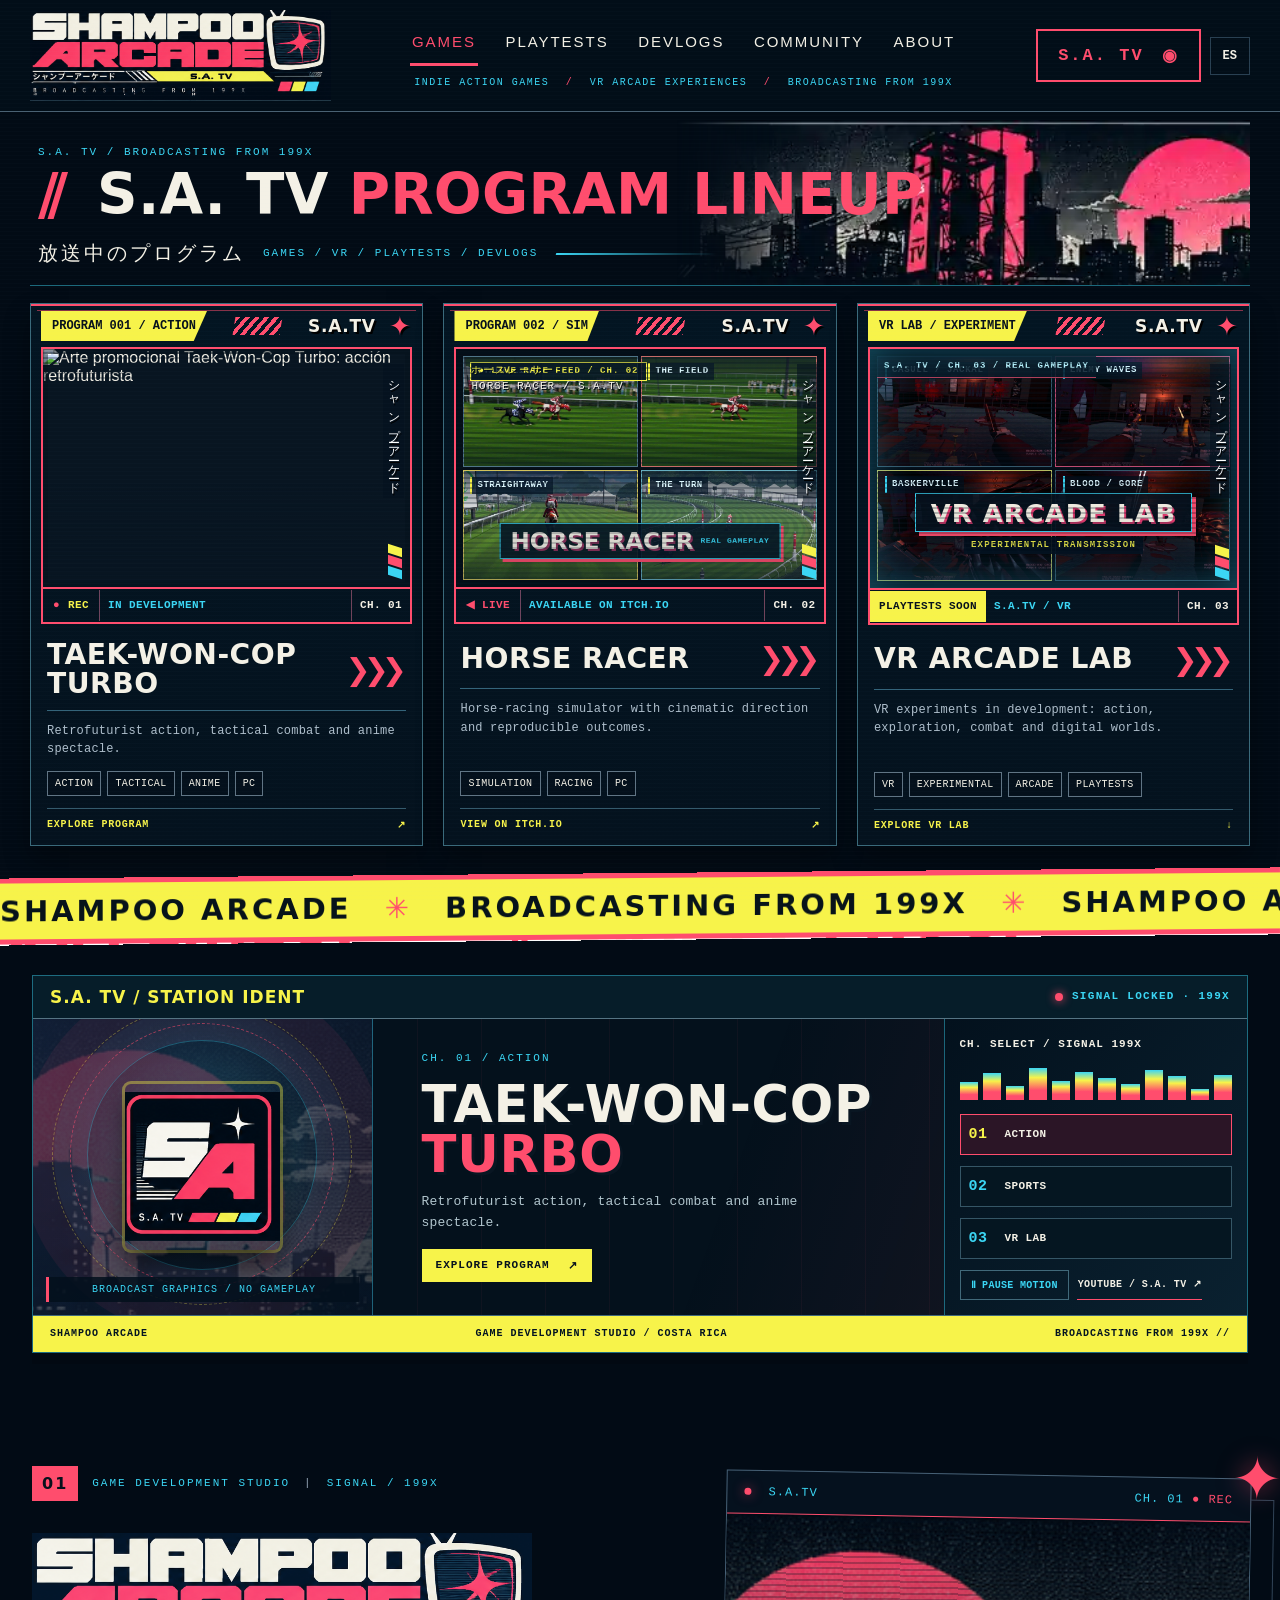
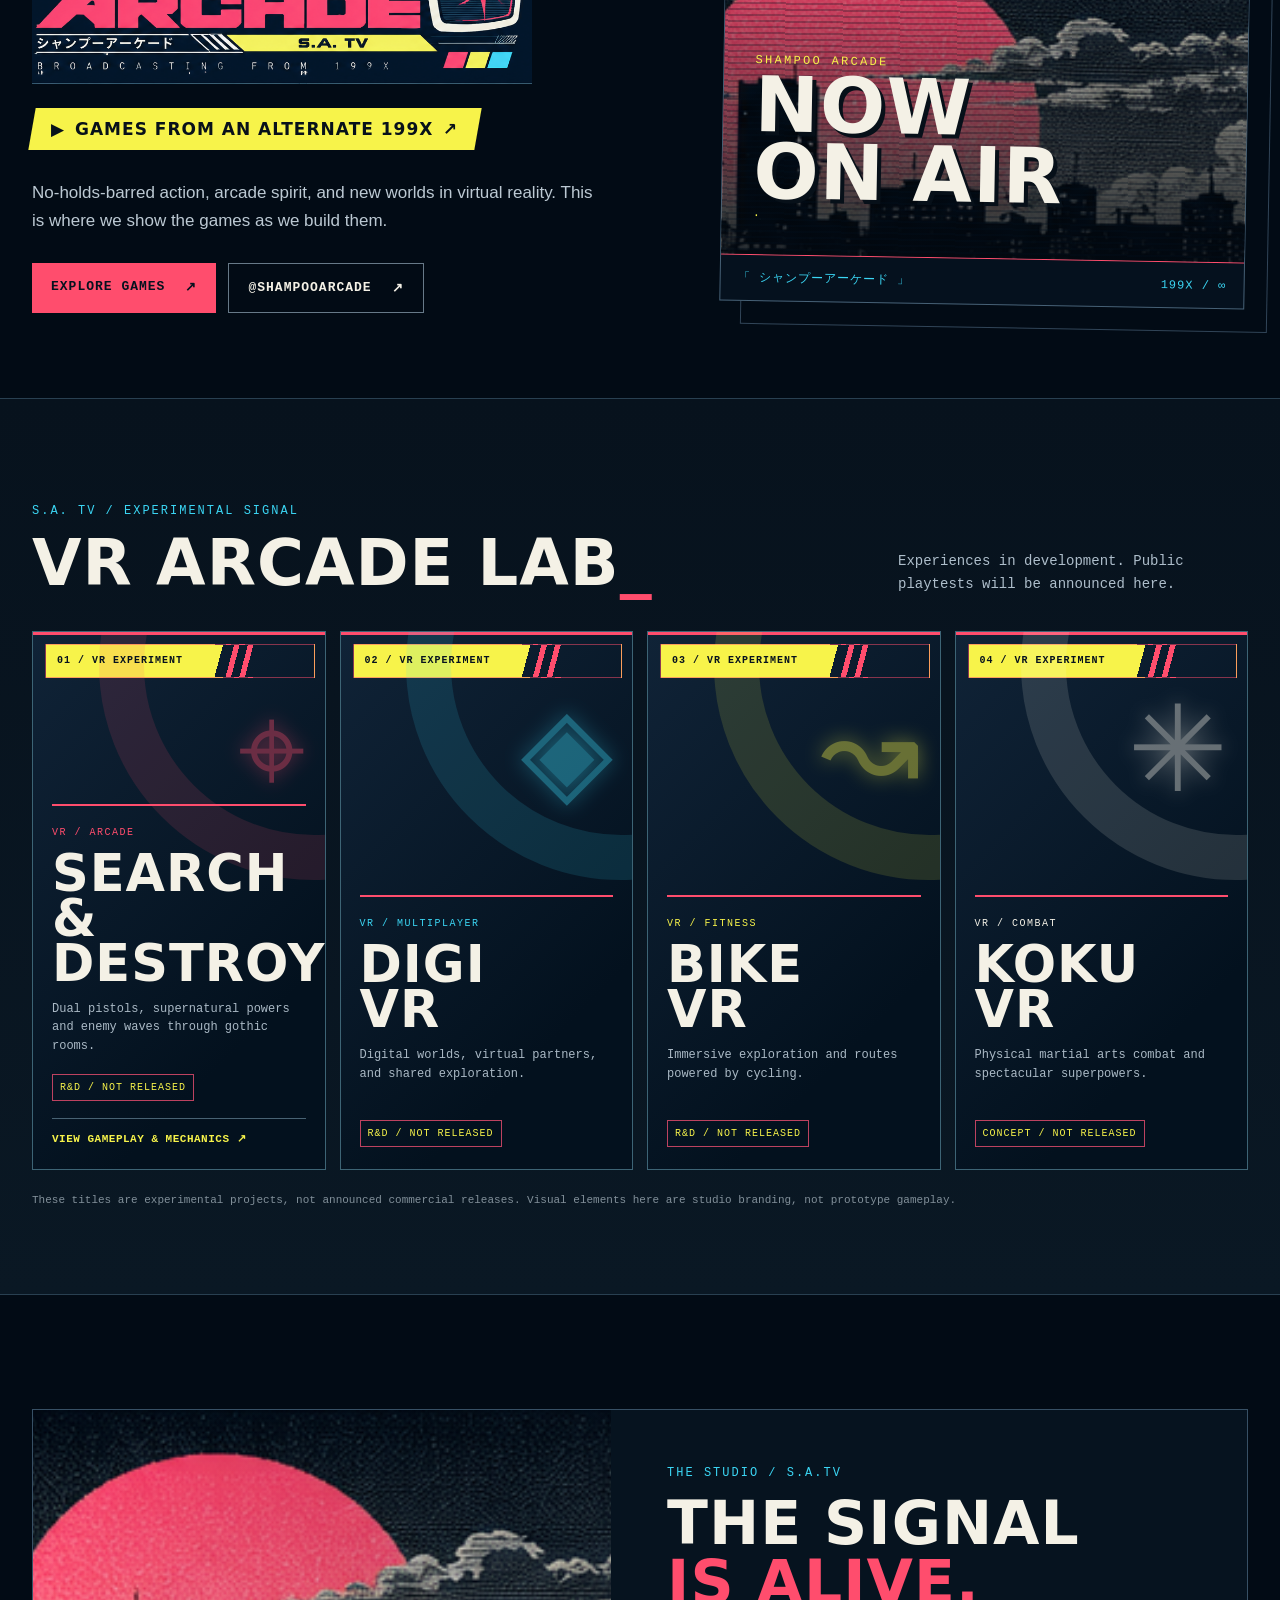
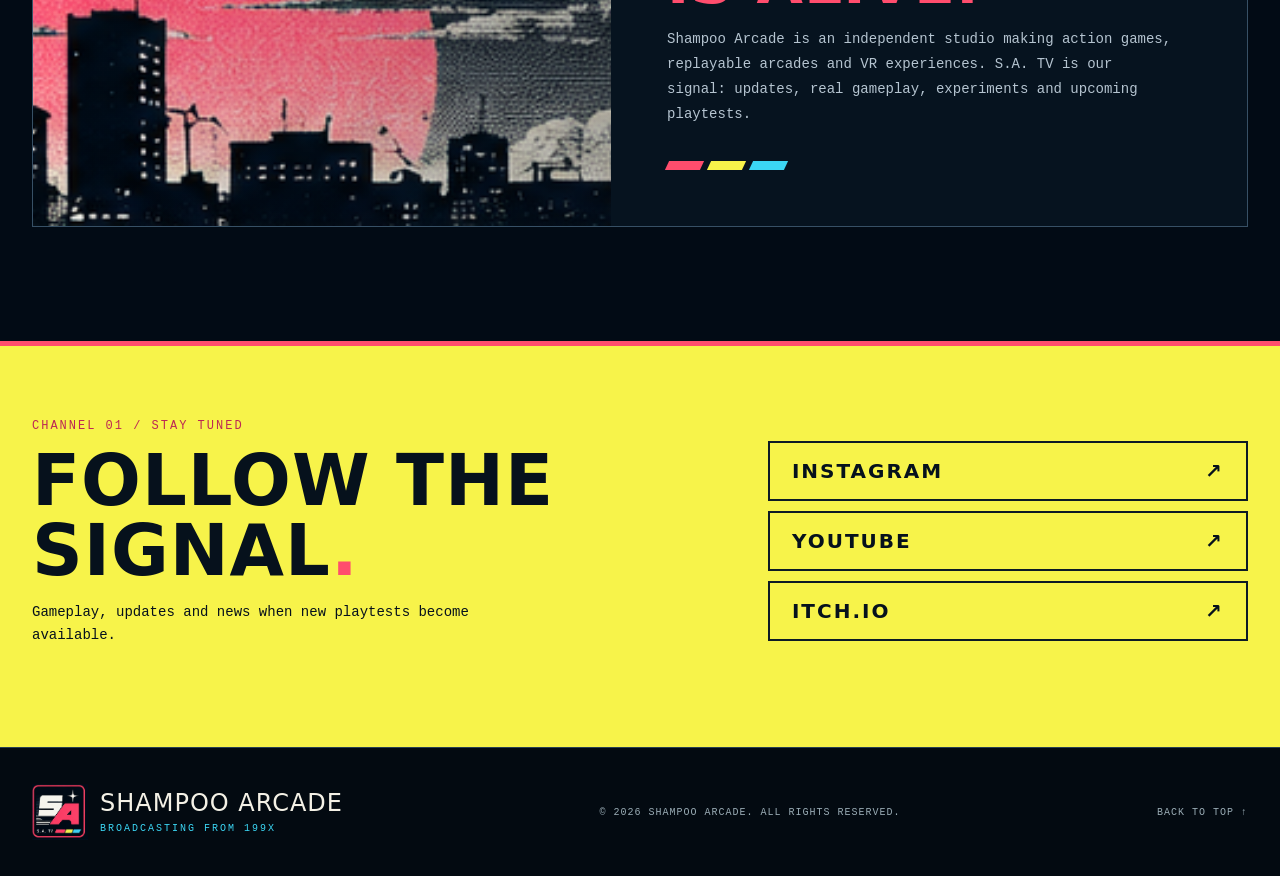
==== commit 42c6d0a8: "Add real Horse Racer gameplay WebP collage with CRT channel switching to homepage" ====
--- a/index.html
+++ b/index.html
@@ -13,6 +13,7 @@
   <link rel="stylesheet" href="style.css">
   <link rel="stylesheet" href="lineup.css">
   <link rel="stylesheet" href="vr-channel.css?v=20261030">
+  <link rel="stylesheet" href="horse-channel.css?v=20261030">
   <link rel="stylesheet" href="motion.css?v=20261022">
   <title>SHAMPOO ARCADE — S.A. TV / Broadcasting from 199X</title>
 </head>
@@ -63,8 +64,18 @@
           <div class="broadcast-banner">
             <span class="broadcast-program">PROGRAM 002 / SIM</span><span class="broadcast-slashes" aria-hidden="true"></span><span class="broadcast-station">S.A.TV <span class="broadcast-star">✦</span></span>
           </div>
-          <a class="broadcast-screen" href="https://shampooarcade.itch.io/horse-racer" target="_blank" rel="noopener" aria-label="Download Horse Racer on itch.io">
-            <img loading="lazy" src="https://kendarte.github.io/media/horse/horse-racer-hero.jpg" alt="Horse Racer: carrera de caballos en pista" />
+          <a class="broadcast-screen horse-collage-screen" href="https://shampooarcade.itch.io/horse-racer" target="_blank" rel="noopener" aria-label="View Horse Racer on itch.io — real animated gameplay">
+            <div class="horse-collage" data-horse-collage aria-hidden="true">
+              <div class="horse-collage-grid">
+                <figure class="horse-collage-tile"><img data-horse-collage-tile src="media/horse-clips/01-start-gate.webp" width="800" height="450" loading="lazy" decoding="async" alt=""><b data-horse-tile-label>START LINE</b></figure>
+                <figure class="horse-collage-tile"><img data-horse-collage-tile src="media/horse-clips/02-race-field.webp" width="800" height="450" loading="lazy" decoding="async" alt=""><b data-horse-tile-label>THE FIELD</b></figure>
+                <figure class="horse-collage-tile"><img data-horse-collage-tile src="media/horse-clips/03-straightaway.webp" width="800" height="450" loading="lazy" decoding="async" alt=""><b data-horse-tile-label>STRAIGHTAWAY</b></figure>
+                <figure class="horse-collage-tile"><img data-horse-collage-tile src="media/horse-clips/04-curve-run.webp" width="800" height="450" loading="lazy" decoding="async" alt=""><b data-horse-tile-label>THE TURN</b></figure>
+              </div>
+              <span class="horse-collage-live">● LIVE RACE FEED / CH. 02</span>
+              <span class="horse-collage-plate">HORSE RACER <small>REAL GAMEPLAY</small></span>
+              <div class="horse-collage-static"></div><div class="horse-collage-flash"></div>
+            </div>
             <span class="screen-legend"><small>ホースレーサー</small>HORSE RACER / S.A.TV</span><span class="screen-vertical" aria-hidden="true">シャンプーアーケード</span><span class="bars" aria-hidden="true"><i></i><i></i><i></i></span>
           </a>
           <div class="broadcast-ticker"><span class="ticker-rec ticker-live">LIVE</span><span class="ticker-status" data-es="DISPONIBLE EN ITCH.IO" data-en="AVAILABLE ON ITCH.IO">AVAILABLE ON ITCH.IO</span><span class="ticker-channel">CH. 02</span></div>
@@ -170,5 +181,6 @@
   <script src="script.js?v=exclusive-nav-3" defer></script>
   <script src="motion.js?v=20261022" defer></script>
   <script src="vr-channel.js?v=20261030" defer></script>
+  <script src="horse-channel.js?v=20261030" defer></script>
 </body>
 </html>
--- a/horse-channel.css
+++ b/horse-channel.css
@@ -0,0 +1,22 @@
+/* Horse Racer / S.A.TV Channel 02: authentic race video quadrants, analog channel tuning. */
+.broadcast-screen.horse-collage-screen{background:#071521;isolation:isolate}
+.horse-collage{position:absolute;inset:0;background:#050d16;overflow:hidden}
+.horse-collage-grid{position:absolute;inset:0;display:grid;grid-template-columns:repeat(2,minmax(0,1fr));grid-template-rows:repeat(2,minmax(0,1fr));gap:3px;padding:7px;transform:translateZ(0)}
+.horse-collage-tile{min-width:0;min-height:0;position:relative;margin:0;border:1px solid #4f7588;overflow:hidden;background:#0a1820}
+.horse-collage-tile:nth-child(2){border-color:#c66b68}
+.horse-collage-tile:nth-child(3){border-color:#d1c25b}
+.horse-collage-tile:nth-child(4){border-color:#65aec0}
+.broadcast-screen.horse-collage-screen .horse-collage-tile img{position:absolute;inset:0;width:100%;height:100%;object-fit:cover;display:block;filter:contrast(1.08) saturate(1.1);transition:none;transform:none}
+.broadcast-screen.horse-collage-screen:hover .horse-collage-tile img{transform:none}
+.horse-collage-tile::after{content:"";position:absolute;inset:0;pointer-events:none;background:linear-gradient(180deg,#02101bb5,transparent 40%,transparent 65%,#02101c91)}
+.horse-collage-tile b{position:absolute;left:6px;top:6px;z-index:2;color:#dff9ff;background:#061728bb;border-left:2px solid #f7f34a;padding:3px 5px;font:700 9px/1.2 var(--mono,'Courier New',monospace);letter-spacing:.5px}
+.horse-collage-live{position:absolute;top:13px;left:14px;z-index:3;background:#071726d6;color:#f7f34a;border:1px solid #f7f34a;padding:4px 7px;font:700 9px/1 var(--mono,'Courier New',monospace);letter-spacing:1px}
+.horse-collage-plate{position:absolute;z-index:2;bottom:12%;left:50%;transform:translateX(-50%);display:flex;align-items:center;gap:7px;white-space:nowrap;background:#061726e8;border:1px solid #3bd6f4;box-shadow:3px 3px 0 #ff4d6d;padding:6px 10px 5px;color:#f4f1e6;font:900 clamp(15px,1.8vw,26px)/1 var(--display,Impact,sans-serif);text-shadow:2px 2px #8f325c}
+.horse-collage-plate small{font:700 8px/1.1 var(--mono,'Courier New',monospace);color:#3bd6f4;letter-spacing:.5px;text-shadow:none}
+.horse-collage-static{position:absolute;inset:-12%;z-index:3;opacity:0;pointer-events:none;background:repeating-linear-gradient(0deg,#fff9 0 1px,#03101c 1px 3px,#b4efff70 3px 4px,transparent 4px 7px),repeating-linear-gradient(90deg,#fd476766 0 3px,#41d7fa63 3px 6px,transparent 6px 11px);mix-blend-mode:screen;transform:translateY(-4%)}
+.horse-collage-flash{position:absolute;inset:0;z-index:3;opacity:0;pointer-events:none;background:linear-gradient(180deg,#fff0 0%,#e7fbff 48%,#fff 51%,#fff0 100%);transform:translateY(-120%) scaleY(.45)}
+.horse-collage.is-switching .horse-collage-static{animation:vr-static-switch .54s steps(5,end) both}
+.horse-collage.is-switching .horse-collage-flash{animation:vr-tuning-line .54s linear both}
+.horse-collage.is-switching .horse-collage-grid{animation:vr-tuning-jump .54s steps(4,end) both}
+@media(max-width:740px){.horse-collage-plate{font-size:clamp(14px,4vw,24px)}.horse-collage-plate small{font-size:7px}}
+@media(prefers-reduced-motion:reduce){.horse-collage.is-switching .horse-collage-static,.horse-collage.is-switching .horse-collage-flash,.horse-collage.is-switching .horse-collage-grid{animation:none}}
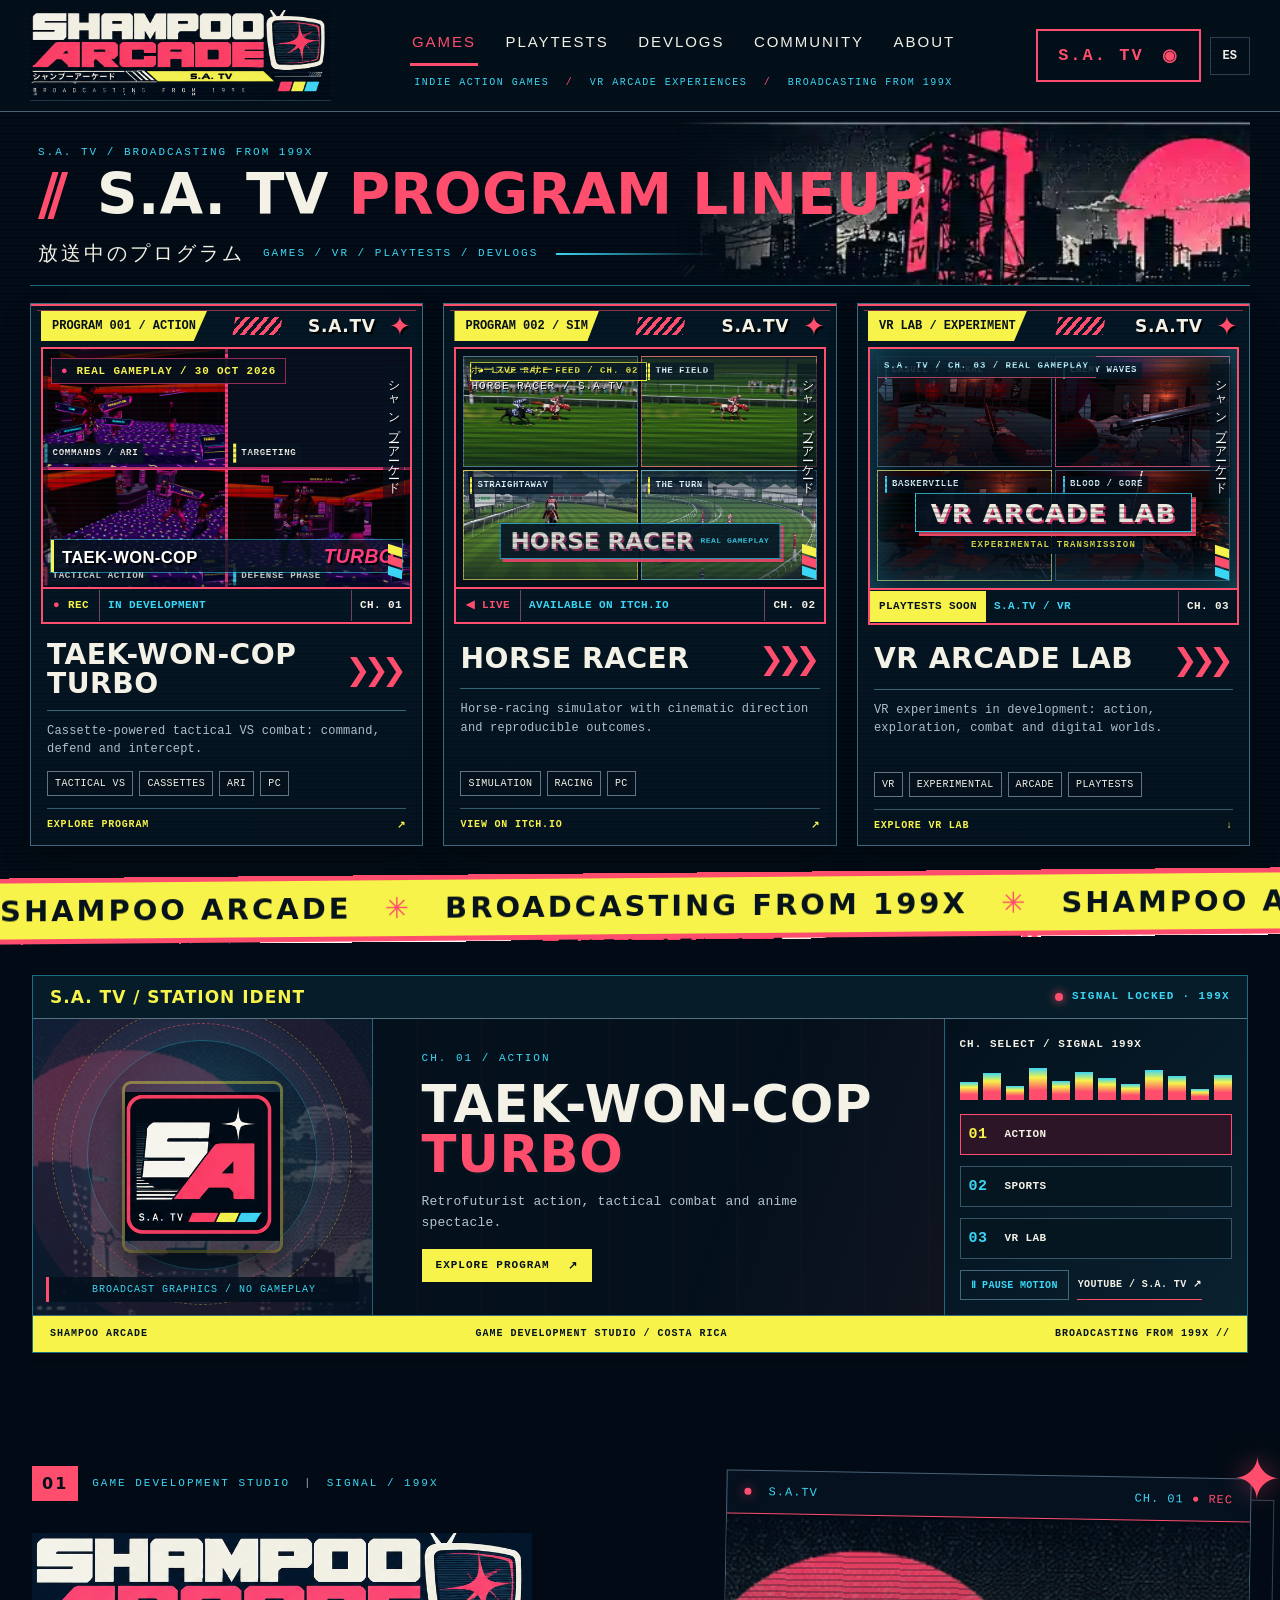
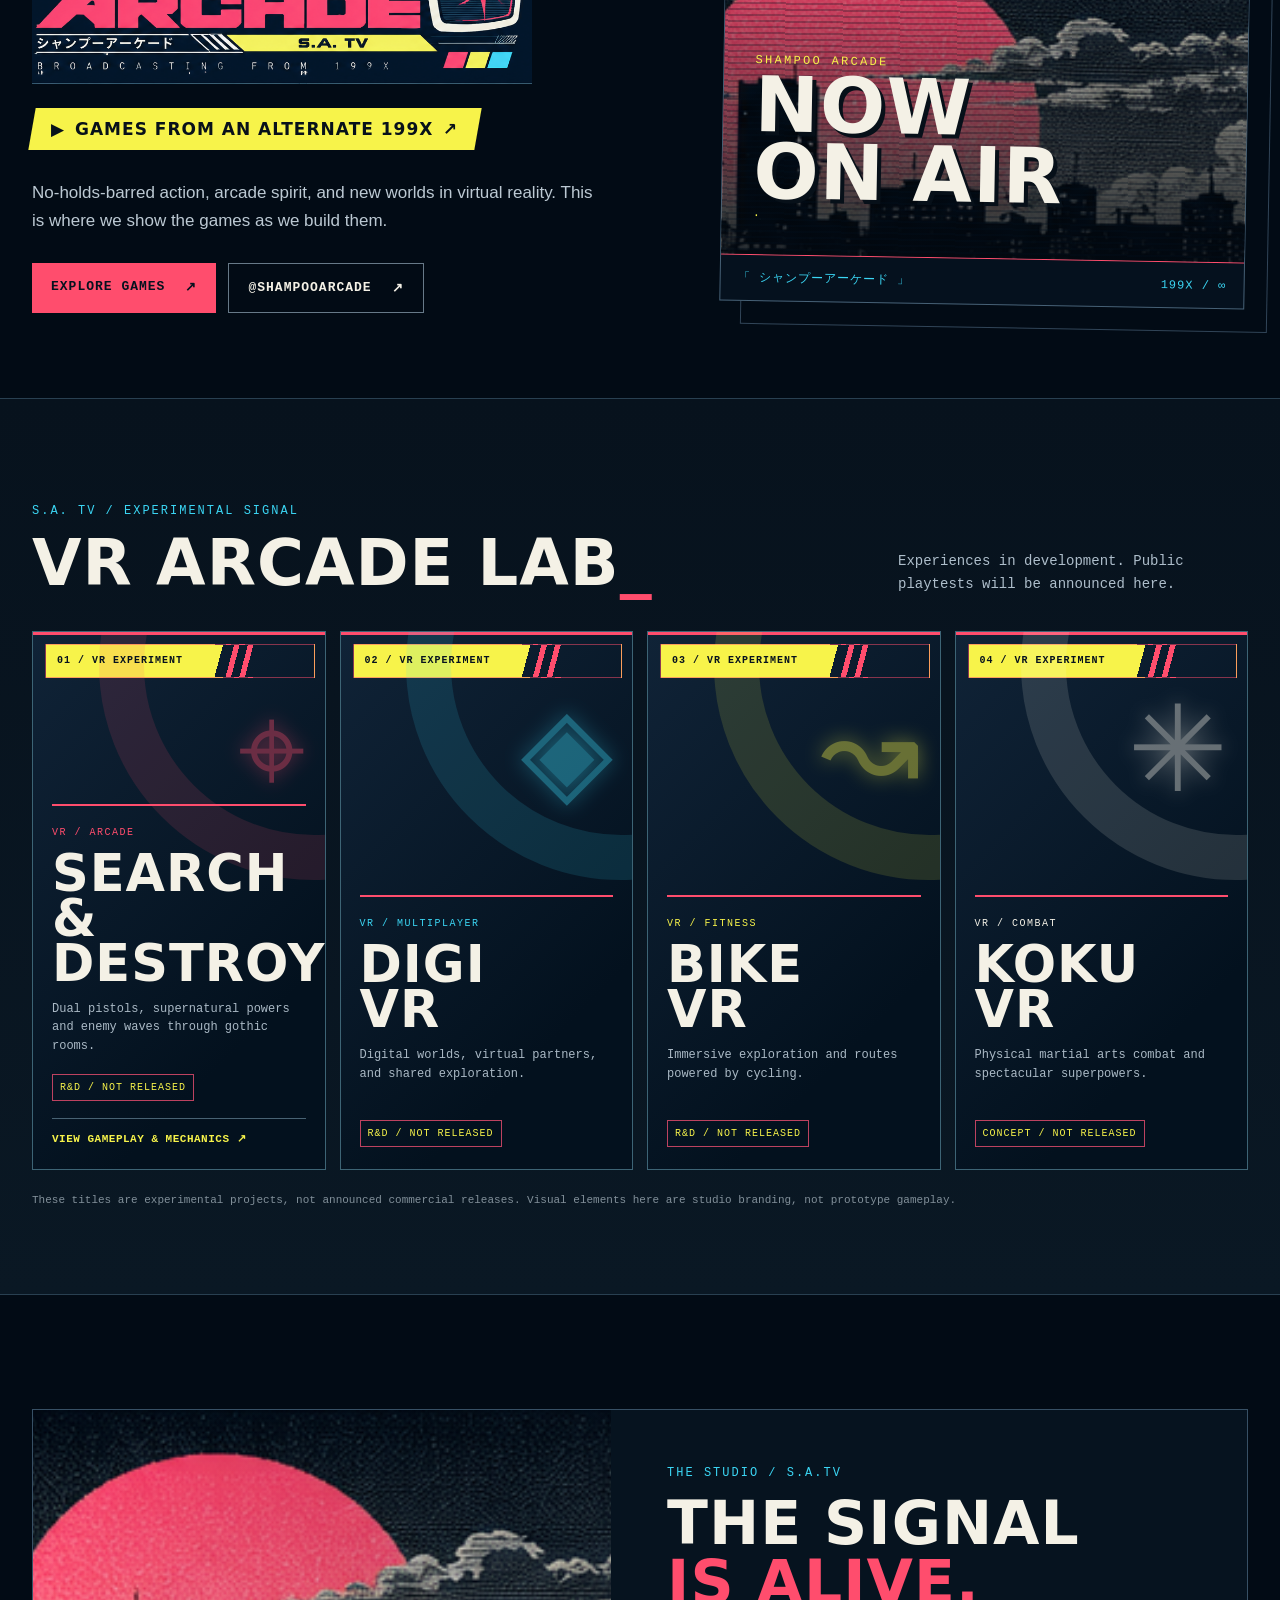
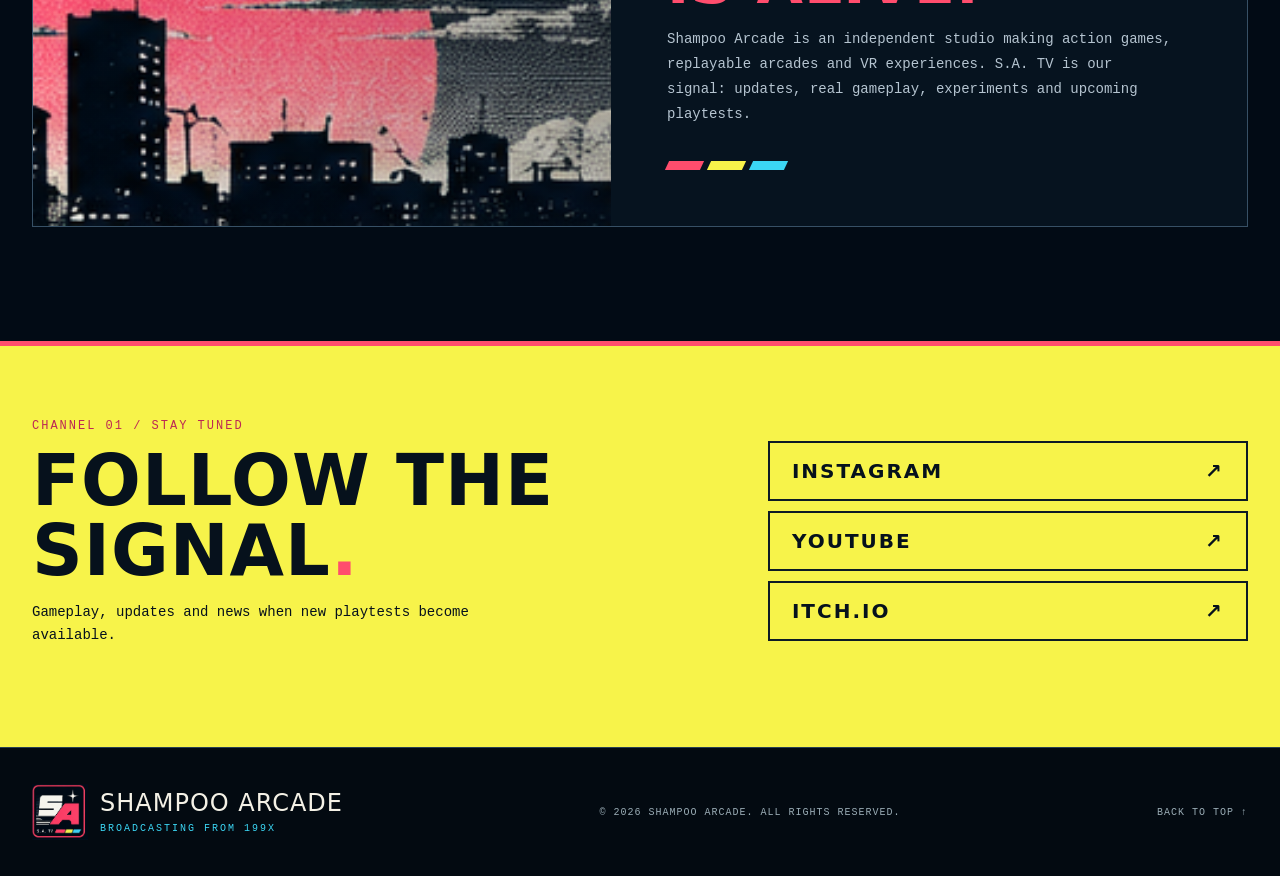
==== commit 6cfe8110: "Refresh S.A.TV Taek-Won-Cop channel for tactical VS gameplay and official game page" ====
--- a/index.html
+++ b/index.html
@@ -12,6 +12,7 @@
   <link rel="icon" type="image/png" href="assets/favicon.png">
   <link rel="stylesheet" href="style.css">
   <link rel="stylesheet" href="lineup.css">
+  <link rel="stylesheet" href="turbo-channel.css?v=20261030">
   <link rel="stylesheet" href="vr-channel.css?v=20261030">
   <link rel="stylesheet" href="horse-channel.css?v=20261030">
   <link rel="stylesheet" href="motion.css?v=20261022">
@@ -48,16 +49,26 @@
           <div class="broadcast-banner">
             <span class="broadcast-program">PROGRAM 001 / ACTION</span><span class="broadcast-slashes" aria-hidden="true"></span><span class="broadcast-station">S.A.TV <span class="broadcast-star">✦</span></span>
           </div>
-          <a class="broadcast-screen" href="https://kendarte.github.io/projects/taek-won-cop/" target="_blank" rel="noopener" aria-label="Explore Taek-Won-Cop Turbo">
-            <img loading="lazy" src="https://kendarte.github.io/media/taek/taekwoncop-pitch-deck-hero.jpg?v=893d0f1" alt="Arte promocional Taek-Won-Cop Turbo: acción retrofuturista" />
+          <a class="broadcast-screen turbo-screen" href="taek-won-cop/index.html" aria-label="Explore current Taek-Won-Cop Turbo tactical gameplay">
+            <div class="turbo-collage" aria-hidden="true">
+              <div class="turbo-collage-grid">
+                <figure class="turbo-collage-tile"><img loading="lazy" decoding="async" src="media/turbo/turbo-frame-01.webp" alt=""><b>COMMANDS / ARI</b></figure>
+                <figure class="turbo-collage-tile"><img loading="lazy" decoding="async" src="media/turbo/turbo-frame-02.webp" alt=""><b>TARGETING</b></figure>
+                <figure class="turbo-collage-tile"><img loading="lazy" decoding="async" src="media/turbo/turbo-frame-03.webp" alt=""><b>TACTICAL ACTION</b></figure>
+                <figure class="turbo-collage-tile"><img loading="lazy" decoding="async" src="media/turbo/turbo-frame-04.webp" alt=""><b>DEFENSE PHASE</b></figure>
+              </div>
+              <span class="turbo-channel-head">REAL GAMEPLAY / 30 OCT 2026</span>
+              <span class="turbo-channel-title">TAEK-WON-COP <strong>TURBO</strong></span>
+              <div class="turbo-channel-ghost"></div>
+            </div>
             <span class="screen-vertical" aria-hidden="true">シャンプーアーケード</span><span class="bars" aria-hidden="true"><i></i><i></i><i></i></span>
           </a>
           <div class="broadcast-ticker"><span class="ticker-rec">REC</span><span class="ticker-status" data-es="EN DESARROLLO" data-en="IN DEVELOPMENT">IN DEVELOPMENT</span><span class="ticker-channel">CH. 01</span></div>
           <div class="broadcast-details">
             <div class="broadcast-title-line"><h3>TAEK-WON-COP TURBO</h3><span class="chevrons" aria-hidden="true">❯❯❯</span></div>
-            <p data-es="Acción retrofuturista, combate táctico y espectáculo estilo anime." data-en="Retrofuturist action, tactical combat and anime spectacle.">Retrofuturist action, tactical combat and anime spectacle.</p>
-            <div class="broadcast-tags" aria-label="Genres"><span>ACTION</span><span>TACTICAL</span><span>ANIME</span><span>PC</span></div>
-            <a class="broadcast-open" href="https://kendarte.github.io/projects/taek-won-cop/" target="_blank" rel="noopener"><span data-es="EXPLORAR PROGRAMA" data-en="EXPLORE PROGRAM">EXPLORE PROGRAM</span><span aria-hidden="true">↗</span></a>
+            <p data-es="Combate táctico VS con cassettes: elegí comandos, defendé e interceptá." data-en="Cassette-powered tactical VS combat: command, defend and intercept.">Cassette-powered tactical VS combat: command, defend and intercept.</p>
+            <div class="broadcast-tags" aria-label="Genres"><span>TACTICAL VS</span><span>CASSETTES</span><span>ARI</span><span>PC</span></div>
+            <a class="broadcast-open" href="taek-won-cop/index.html"><span data-es="EXPLORAR PROGRAMA" data-en="EXPLORE PROGRAM">EXPLORE PROGRAM</span><span aria-hidden="true">↗</span></a>
           </div>
         </article>
         <article class="broadcast-card">
@@ -132,8 +143,8 @@
         <div class="satv-ident-copy">
           <p class="kicker" data-satv-channel>CH. 01 / ACTION</p>
           <h2 id="satv-ident-title"><span data-satv-line1>TAEK-WON-COP</span><br><span data-satv-line2>TURBO</span></h2>
-          <p class="satv-ident-dek" data-satv-dek>Retrofuturist action, tactical combat and anime spectacle.</p>
-          <a class="satv-ident-link" data-satv-link href="https://kendarte.github.io/projects/taek-won-cop/" target="_blank" rel="noopener"><span data-es="EXPLORAR PROGRAMA" data-en="EXPLORE PROGRAM">EXPLORE PROGRAM</span><span aria-hidden="true">↗</span></a>
+          <p class="satv-ident-dek" data-satv-dek>Cassette-powered tactical VS combat: command, defend and intercept.</p>
+          <a class="satv-ident-link" data-satv-link href="taek-won-cop/index.html"><span data-es="EXPLORAR PROGRAMA" data-en="EXPLORE PROGRAM">EXPLORE PROGRAM</span><span aria-hidden="true">↗</span></a>
         </div>
         <aside class="satv-ident-panel" aria-label="S.A. TV Channel selector">
           <span class="satv-ident-panel-title">CH. SELECT / SIGNAL 199X</span>
--- a/turbo-channel.css
+++ b/turbo-channel.css
@@ -0,0 +1,19 @@
+/* Taek-Won-Cop Turbo — genuine 2026-10-30 tactical gameplay on S.A.TV channel 01 */
+.turbo-screen{background:#1c0b29;isolation:isolate}
+.turbo-collage{position:absolute;inset:0;overflow:hidden;background:#160b20}
+.turbo-collage-grid{position:absolute;inset:0;display:grid;grid-template-columns:1fr 1fr;grid-template-rows:1fr 1fr;gap:3px;transform:scale(1.02);background:#ff3d80}
+.turbo-collage-tile{position:relative;margin:0;min-width:0;min-height:0;overflow:hidden;background:#070d1b}
+.broadcast-screen .turbo-collage-tile img{width:100%;height:100%;object-fit:cover;object-position:center;filter:saturate(1.2) contrast(1.07);transition:transform .4s ease}
+.turbo-screen:hover .turbo-collage-tile img{transform:scale(1.08)}
+.turbo-collage-tile b{position:absolute;bottom:4px;left:5px;max-width:95%;padding:4px 5px;font:900 clamp(8px,.7vw,10px)/1.2 Consolas,monospace;letter-spacing:.07em;text-transform:uppercase;background:#061322e8;border-left:3px solid #4ee5ff;color:#f7f3ea;white-space:nowrap;overflow:hidden;text-overflow:ellipsis}
+.turbo-collage-tile:nth-child(2) b{border-color:#f7f257}.turbo-collage-tile:nth-child(3) b{border-color:#ff3d80}
+.turbo-collage-tile:nth-child(4) b{border-color:#4ee5ff}
+.turbo-channel-head{position:absolute;z-index:5;top:9px;left:8px;display:flex;gap:8px;align-items:center;padding:6px 9px;color:#f8f44f;background:#07101de8;border:1px solid #ff3d8090;font:800 clamp(9px,.85vw,12px) Consolas,monospace;letter-spacing:.08em}
+.turbo-channel-head:before{content:"●";color:#ff3d80;animation:turbo-ticker 1.5s step-end infinite}
+.turbo-channel-title{position:absolute;z-index:5;left:8px;bottom:15px;right:8px;display:flex;align-items:baseline;justify-content:space-between;gap:6px;padding:7px 8px 6px;background:linear-gradient(90deg,#050f1ef0,#071725a6);border-left:3px solid #f8f44f;box-shadow:0 0 0 1px #2edcfb80;color:#fff;font:900 clamp(11px,1.3vw,18px)/1 Arial Narrow,Impact,sans-serif;letter-spacing:.02em;text-shadow:2px 2px #000}
+.turbo-channel-title strong{color:#ff3d80;font-style:italic;font-size:1.16em}
+.turbo-channel-ghost{position:absolute;z-index:4;inset:-15%;background:repeating-linear-gradient(0deg,transparent 0 9px,#f83d803c 10px 12px,transparent 13px 19px);pointer-events:none;animation:turbo-scan 9s steps(1,end) infinite;opacity:0}
+@keyframes turbo-scan{0%,21%,23%,58%,60%,100%{opacity:0;transform:translateY(0)}22%{opacity:.55;transform:translateY(8px)}59%{opacity:.4;transform:translateY(-10px)}}
+@keyframes turbo-ticker{50%{opacity:.25}}
+@media(max-width:760px){.turbo-collage-tile b{font-size:10px}.turbo-channel-title{font-size:clamp(14px,4vw,23px)}.turbo-channel-head{font-size:10px}}
+@media(prefers-reduced-motion:reduce){.turbo-channel-head:before,.turbo-channel-ghost{animation:none}.turbo-screen:hover .turbo-collage-tile img{transform:none}}
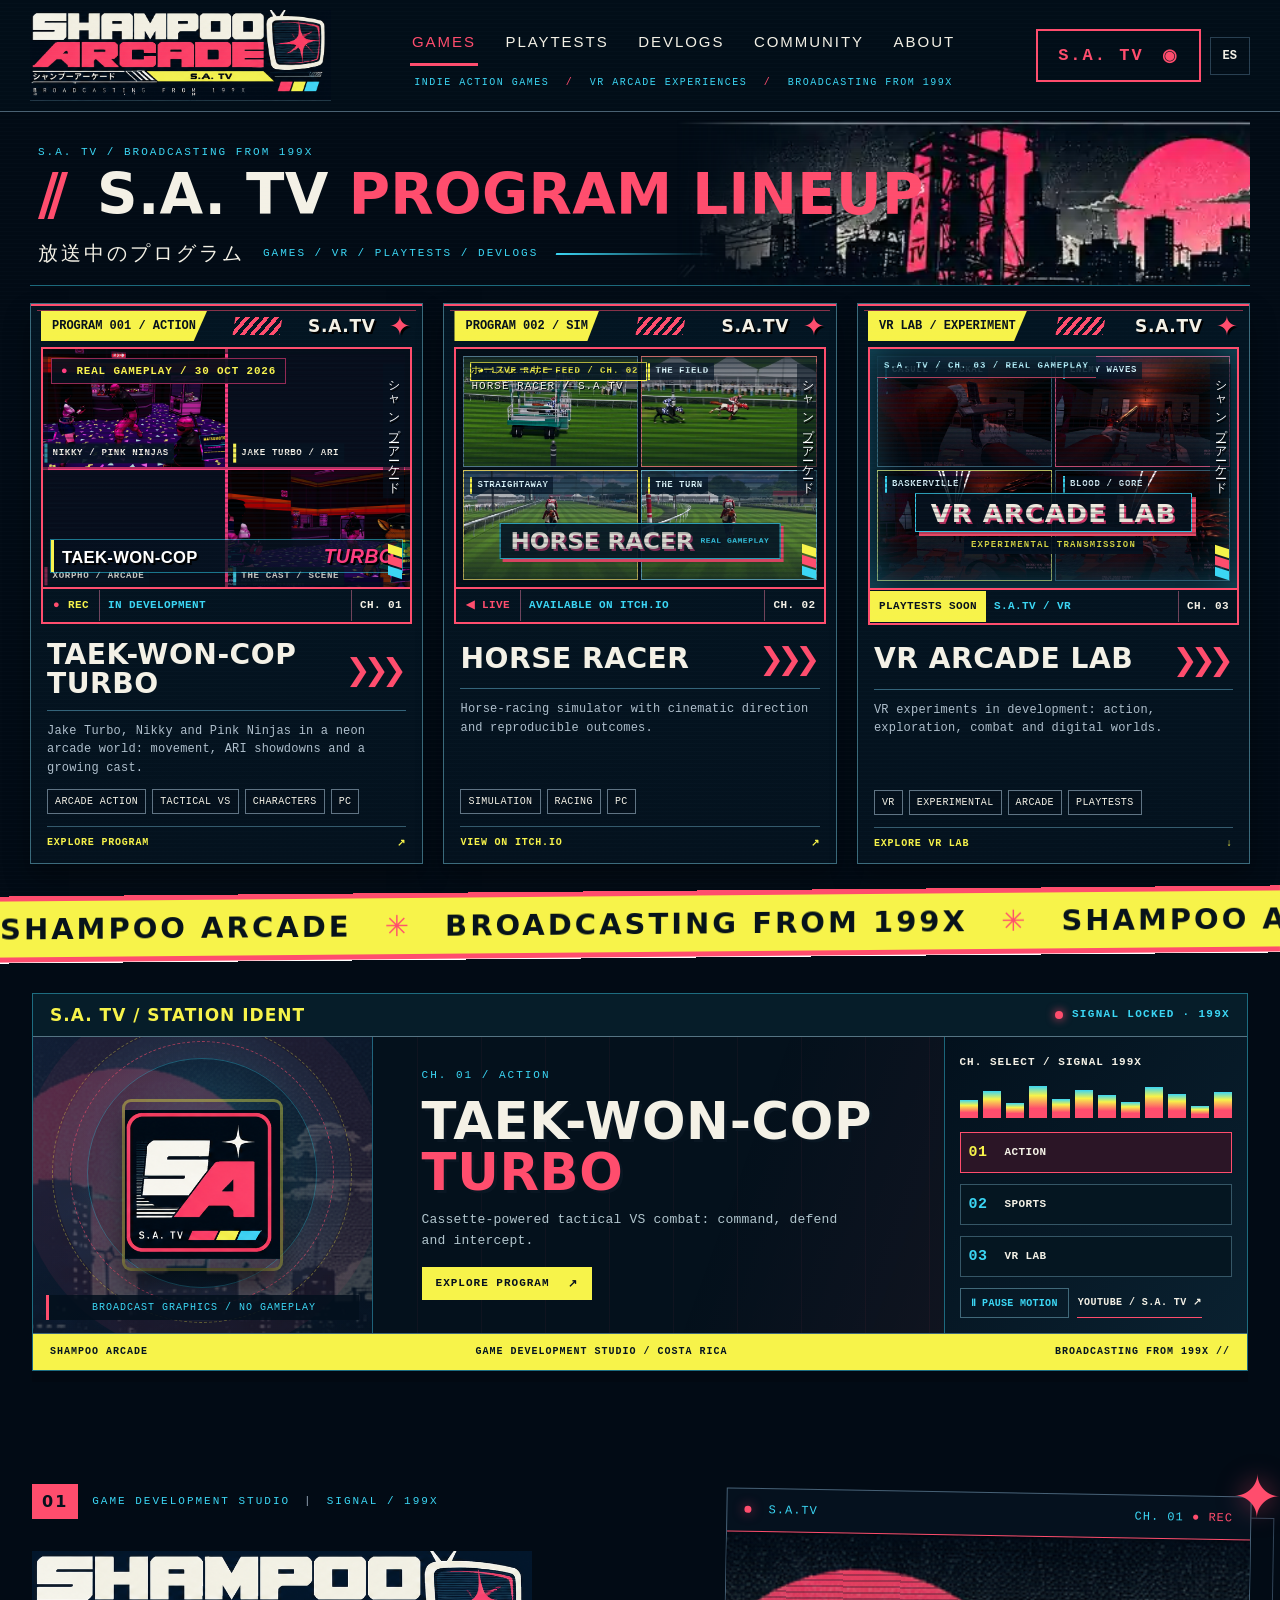
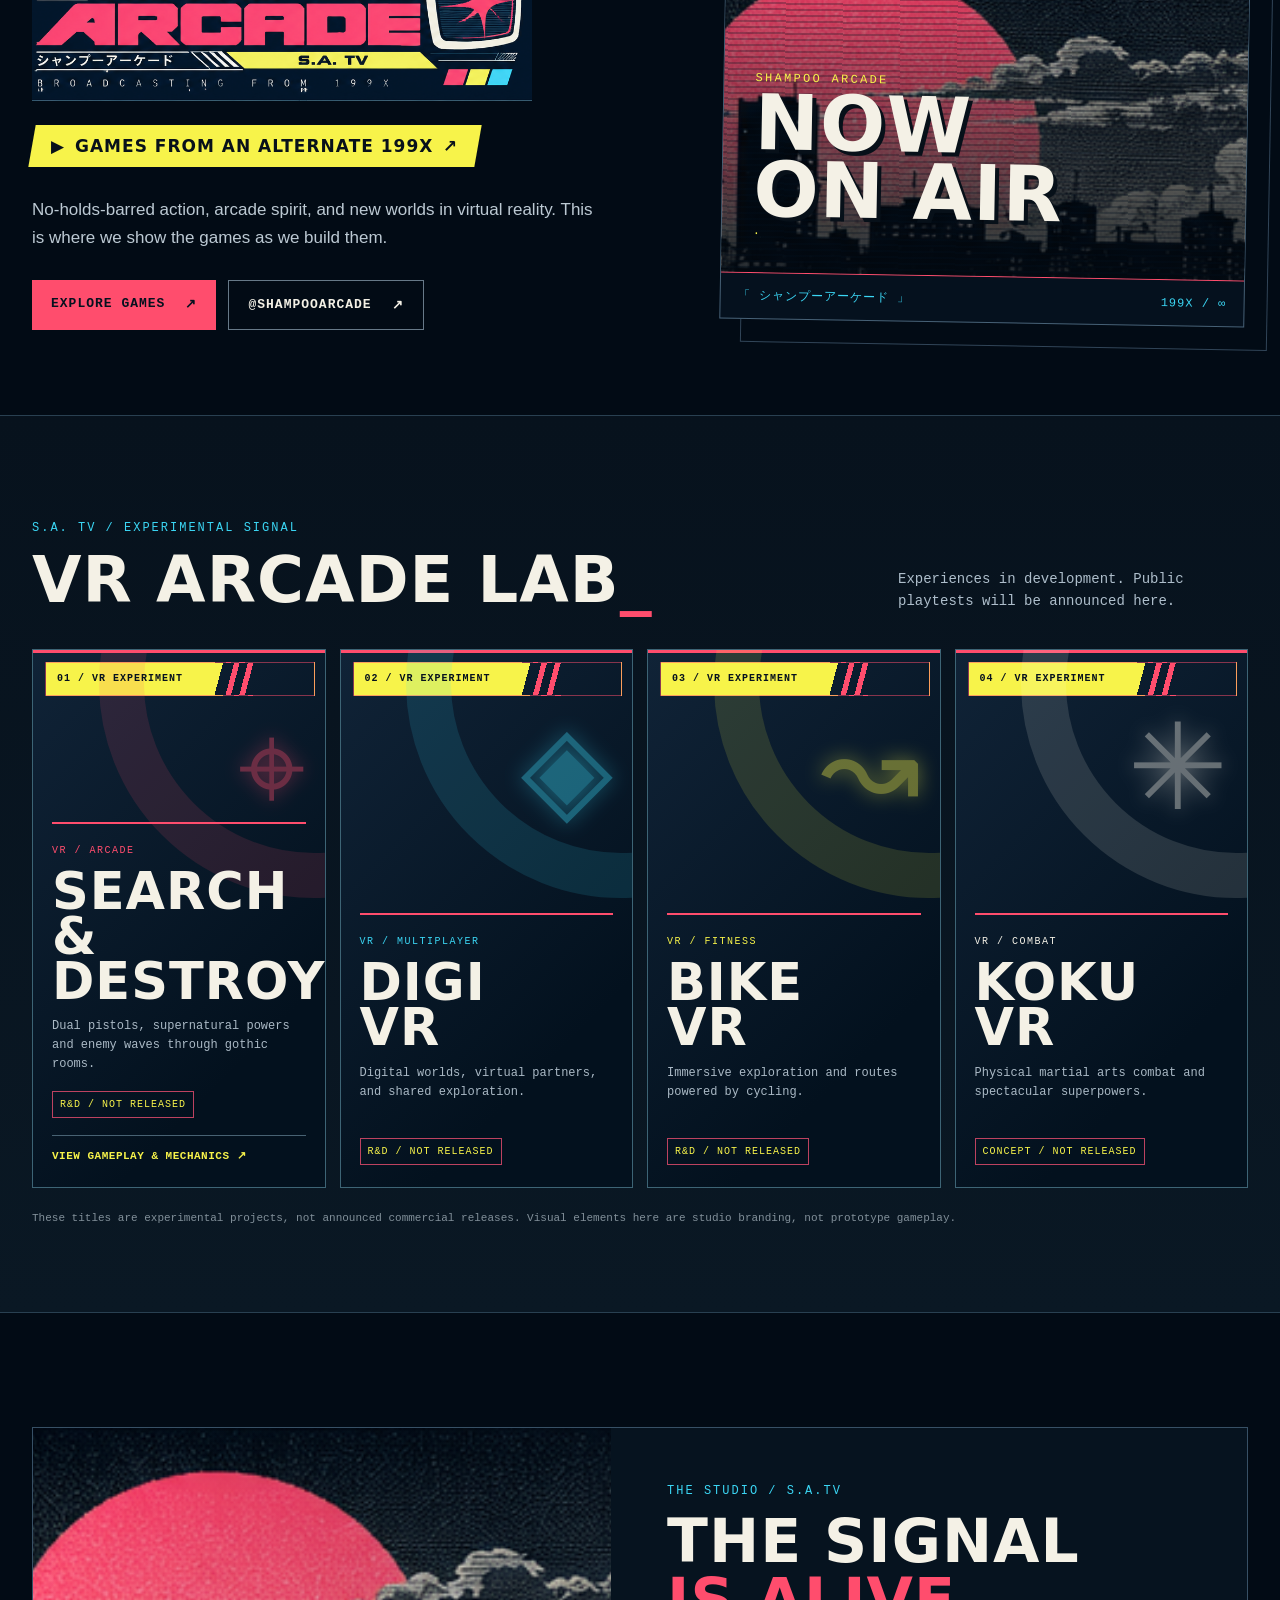
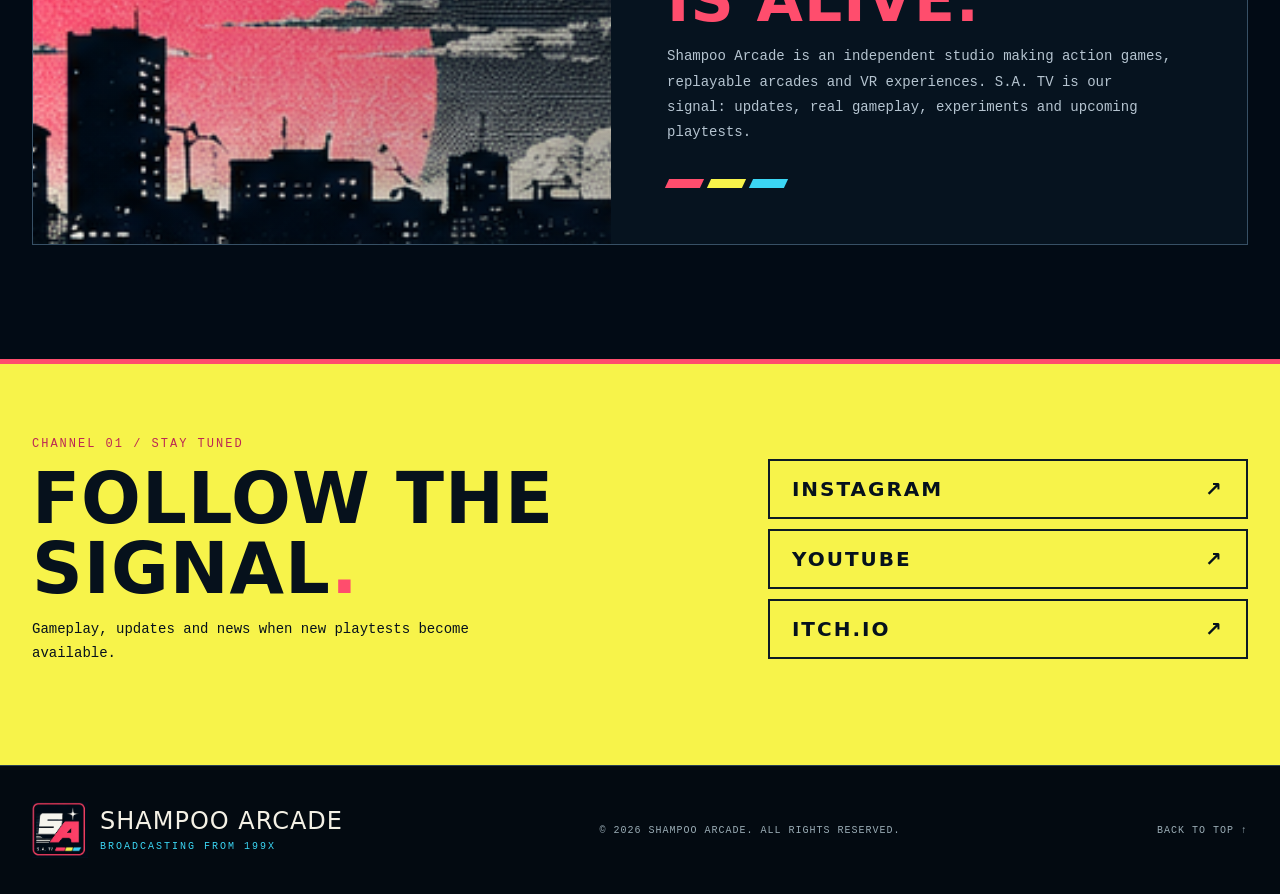
==== commit d5c4e5e6: "Make Taek-Won-Cop S.A.TV homepage about the playable cast and arcade world, not only HUD" ====
--- a/index.html
+++ b/index.html
@@ -49,13 +49,13 @@
           <div class="broadcast-banner">
             <span class="broadcast-program">PROGRAM 001 / ACTION</span><span class="broadcast-slashes" aria-hidden="true"></span><span class="broadcast-station">S.A.TV <span class="broadcast-star">✦</span></span>
           </div>
-          <a class="broadcast-screen turbo-screen" href="taek-won-cop/index.html" aria-label="Explore current Taek-Won-Cop Turbo tactical gameplay">
+          <a class="broadcast-screen turbo-screen" href="taek-won-cop/index.html" aria-label="Explore Taek-Won-Cop Turbo characters, arcade world and tactical combat">
             <div class="turbo-collage" aria-hidden="true">
               <div class="turbo-collage-grid">
-                <figure class="turbo-collage-tile"><img loading="lazy" decoding="async" src="media/turbo/turbo-frame-01.webp" alt=""><b>COMMANDS / ARI</b></figure>
-                <figure class="turbo-collage-tile"><img loading="lazy" decoding="async" src="media/turbo/turbo-frame-02.webp" alt=""><b>TARGETING</b></figure>
-                <figure class="turbo-collage-tile"><img loading="lazy" decoding="async" src="media/turbo/turbo-frame-03.webp" alt=""><b>TACTICAL ACTION</b></figure>
-                <figure class="turbo-collage-tile"><img loading="lazy" decoding="async" src="media/turbo/turbo-frame-04.webp" alt=""><b>DEFENSE PHASE</b></figure>
+                <figure class="turbo-collage-tile"><img loading="lazy" decoding="async" src="media/turbo/nikky-combat-20261030.webp" alt=""><b>NIKKY / PINK NINJAS</b></figure>
+                <figure class="turbo-collage-tile"><img loading="lazy" decoding="async" src="media/turbo/turbo-frame-01.webp" alt=""><b>JAKE TURBO / ARI</b></figure>
+                <figure class="turbo-collage-tile"><img loading="lazy" decoding="async" src="media/turbo/arcade-xorpho-20261030.webp" alt=""><b>XORPHO / ARCADE</b></figure>
+                <figure class="turbo-collage-tile"><img loading="lazy" decoding="async" src="media/turbo/team-arcade-20261030.webp" alt=""><b>THE CAST / SCENE</b></figure>
               </div>
               <span class="turbo-channel-head">REAL GAMEPLAY / 30 OCT 2026</span>
               <span class="turbo-channel-title">TAEK-WON-COP <strong>TURBO</strong></span>
@@ -66,8 +66,8 @@
           <div class="broadcast-ticker"><span class="ticker-rec">REC</span><span class="ticker-status" data-es="EN DESARROLLO" data-en="IN DEVELOPMENT">IN DEVELOPMENT</span><span class="ticker-channel">CH. 01</span></div>
           <div class="broadcast-details">
             <div class="broadcast-title-line"><h3>TAEK-WON-COP TURBO</h3><span class="chevrons" aria-hidden="true">❯❯❯</span></div>
-            <p data-es="Combate táctico VS con cassettes: elegí comandos, defendé e interceptá." data-en="Cassette-powered tactical VS combat: command, defend and intercept.">Cassette-powered tactical VS combat: command, defend and intercept.</p>
-            <div class="broadcast-tags" aria-label="Genres"><span>TACTICAL VS</span><span>CASSETTES</span><span>ARI</span><span>PC</span></div>
+            <p data-es="Jake Turbo, Nikky y Pink Ninjas en un mundo arcade de neón: exploración, peleas ARI y un universo que evoluciona." data-en="Jake Turbo, Nikky and Pink Ninjas in a neon arcade world: movement, ARI showdowns and a growing cast.">Jake Turbo, Nikky and Pink Ninjas in a neon arcade world: movement, ARI showdowns and a growing cast.</p>
+            <div class="broadcast-tags" aria-label="Genres"><span>ARCADE ACTION</span><span>TACTICAL VS</span><span>CHARACTERS</span><span>PC</span></div>
             <a class="broadcast-open" href="taek-won-cop/index.html"><span data-es="EXPLORAR PROGRAMA" data-en="EXPLORE PROGRAM">EXPLORE PROGRAM</span><span aria-hidden="true">↗</span></a>
           </div>
         </article>
@@ -143,7 +143,7 @@
         <div class="satv-ident-copy">
           <p class="kicker" data-satv-channel>CH. 01 / ACTION</p>
           <h2 id="satv-ident-title"><span data-satv-line1>TAEK-WON-COP</span><br><span data-satv-line2>TURBO</span></h2>
-          <p class="satv-ident-dek" data-satv-dek>Cassette-powered tactical VS combat: command, defend and intercept.</p>
+          <p class="satv-ident-dek" data-satv-dek>Jake Turbo, Nikky and Pink Ninjas in a neon arcade world.</p>
           <a class="satv-ident-link" data-satv-link href="taek-won-cop/index.html"><span data-es="EXPLORAR PROGRAMA" data-en="EXPLORE PROGRAM">EXPLORE PROGRAM</span><span aria-hidden="true">↗</span></a>
         </div>
         <aside class="satv-ident-panel" aria-label="S.A. TV Channel selector">
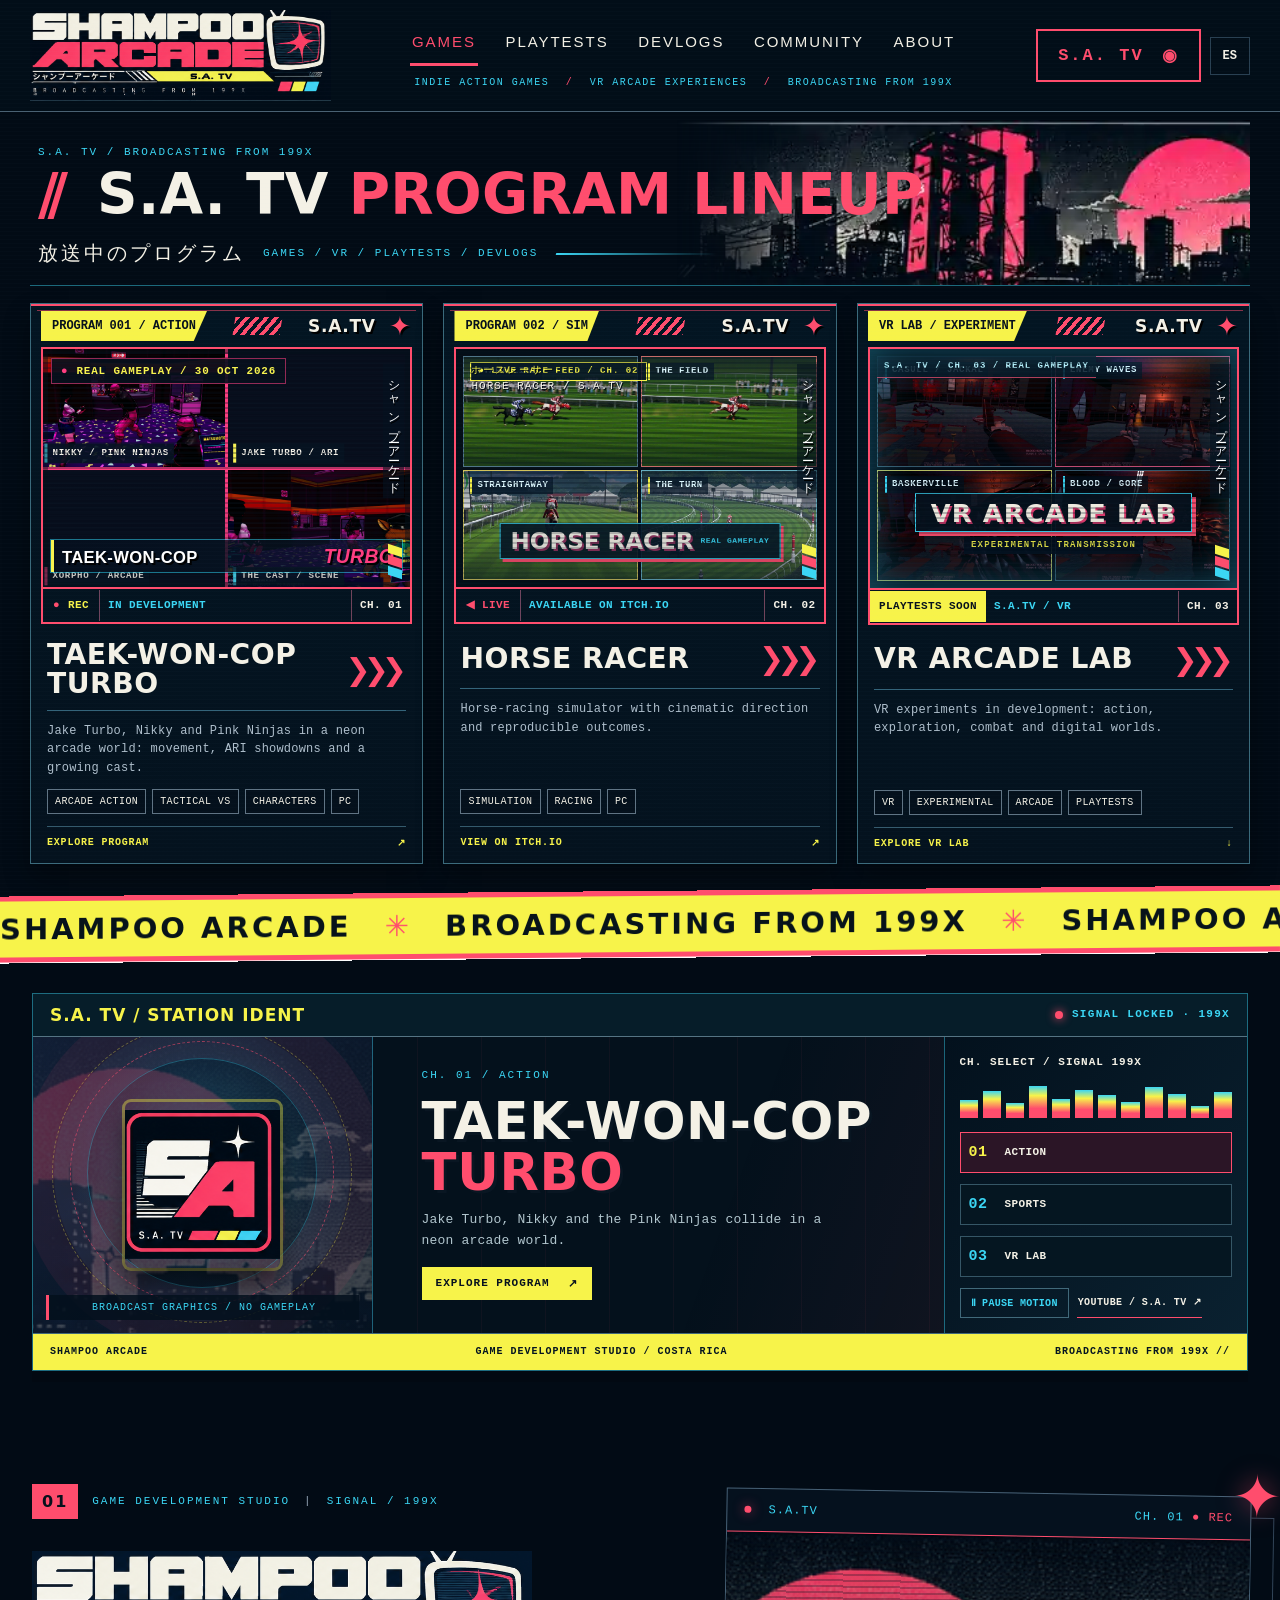
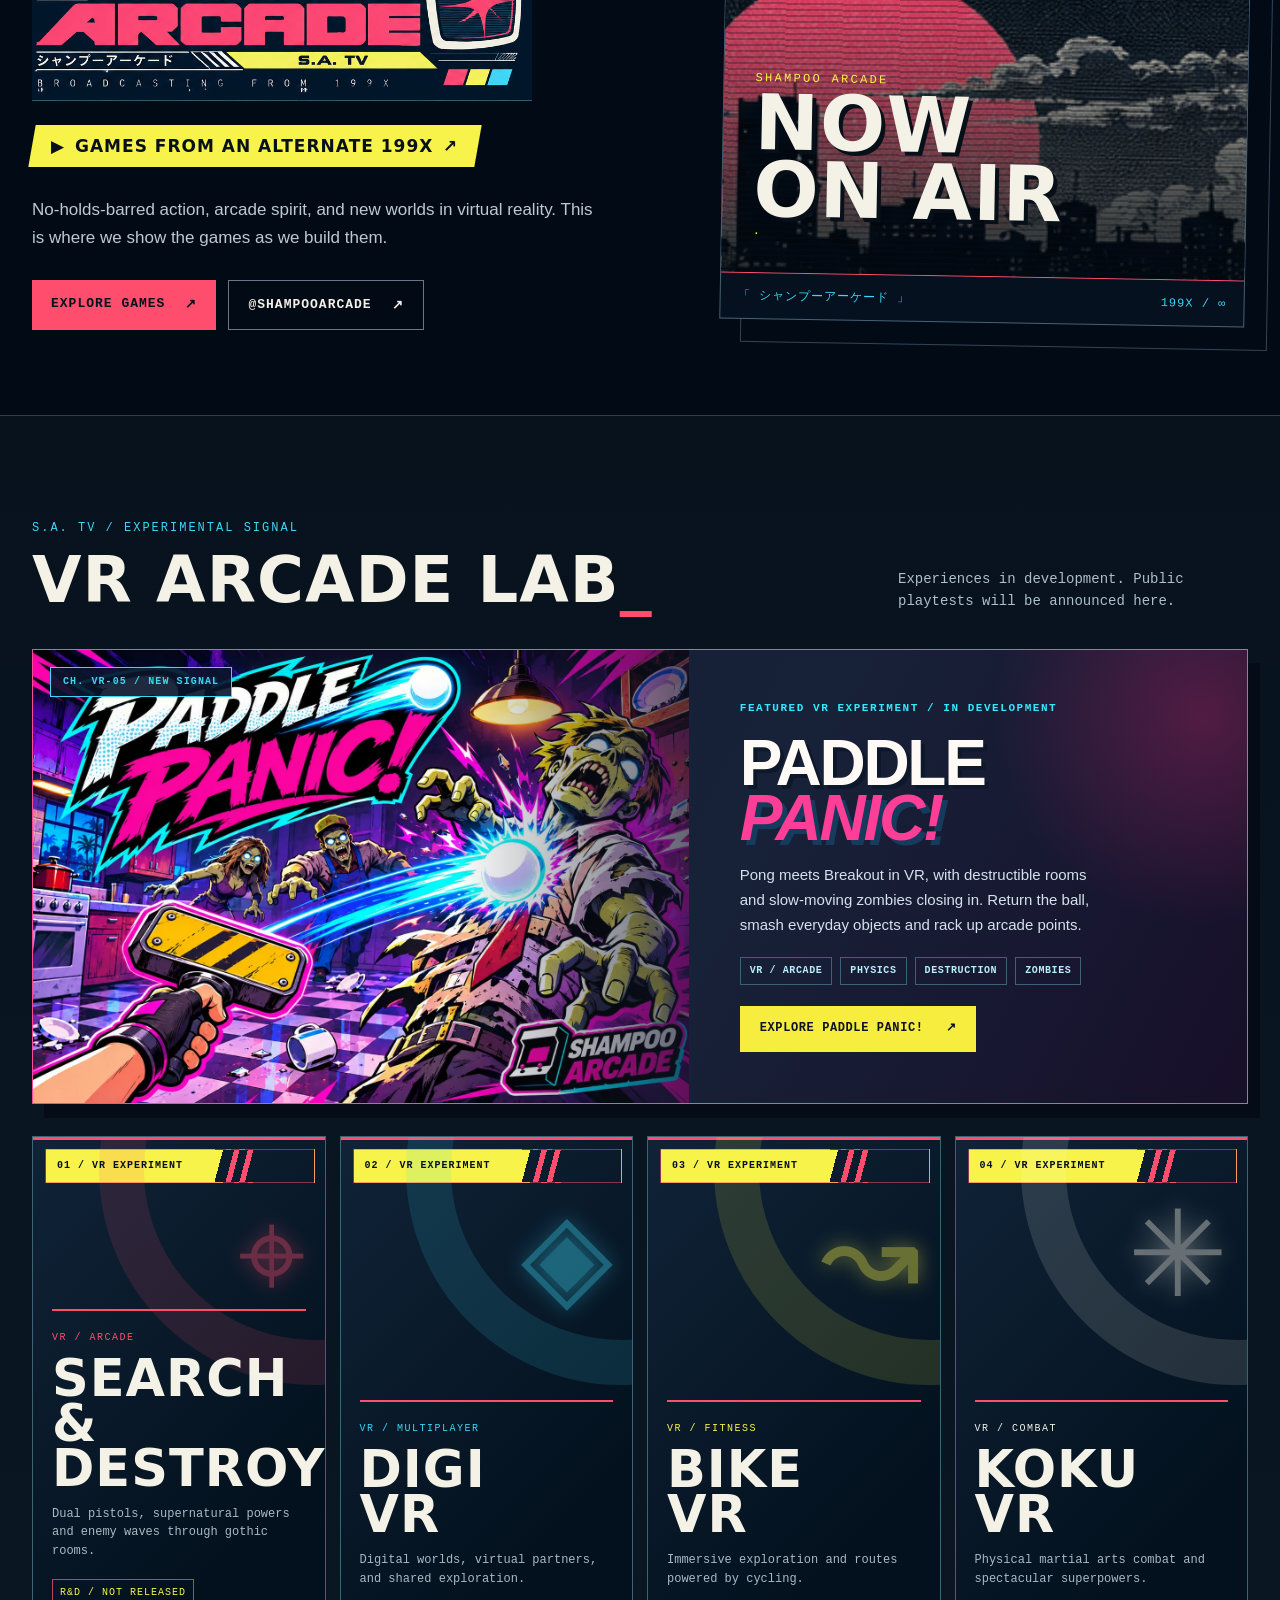
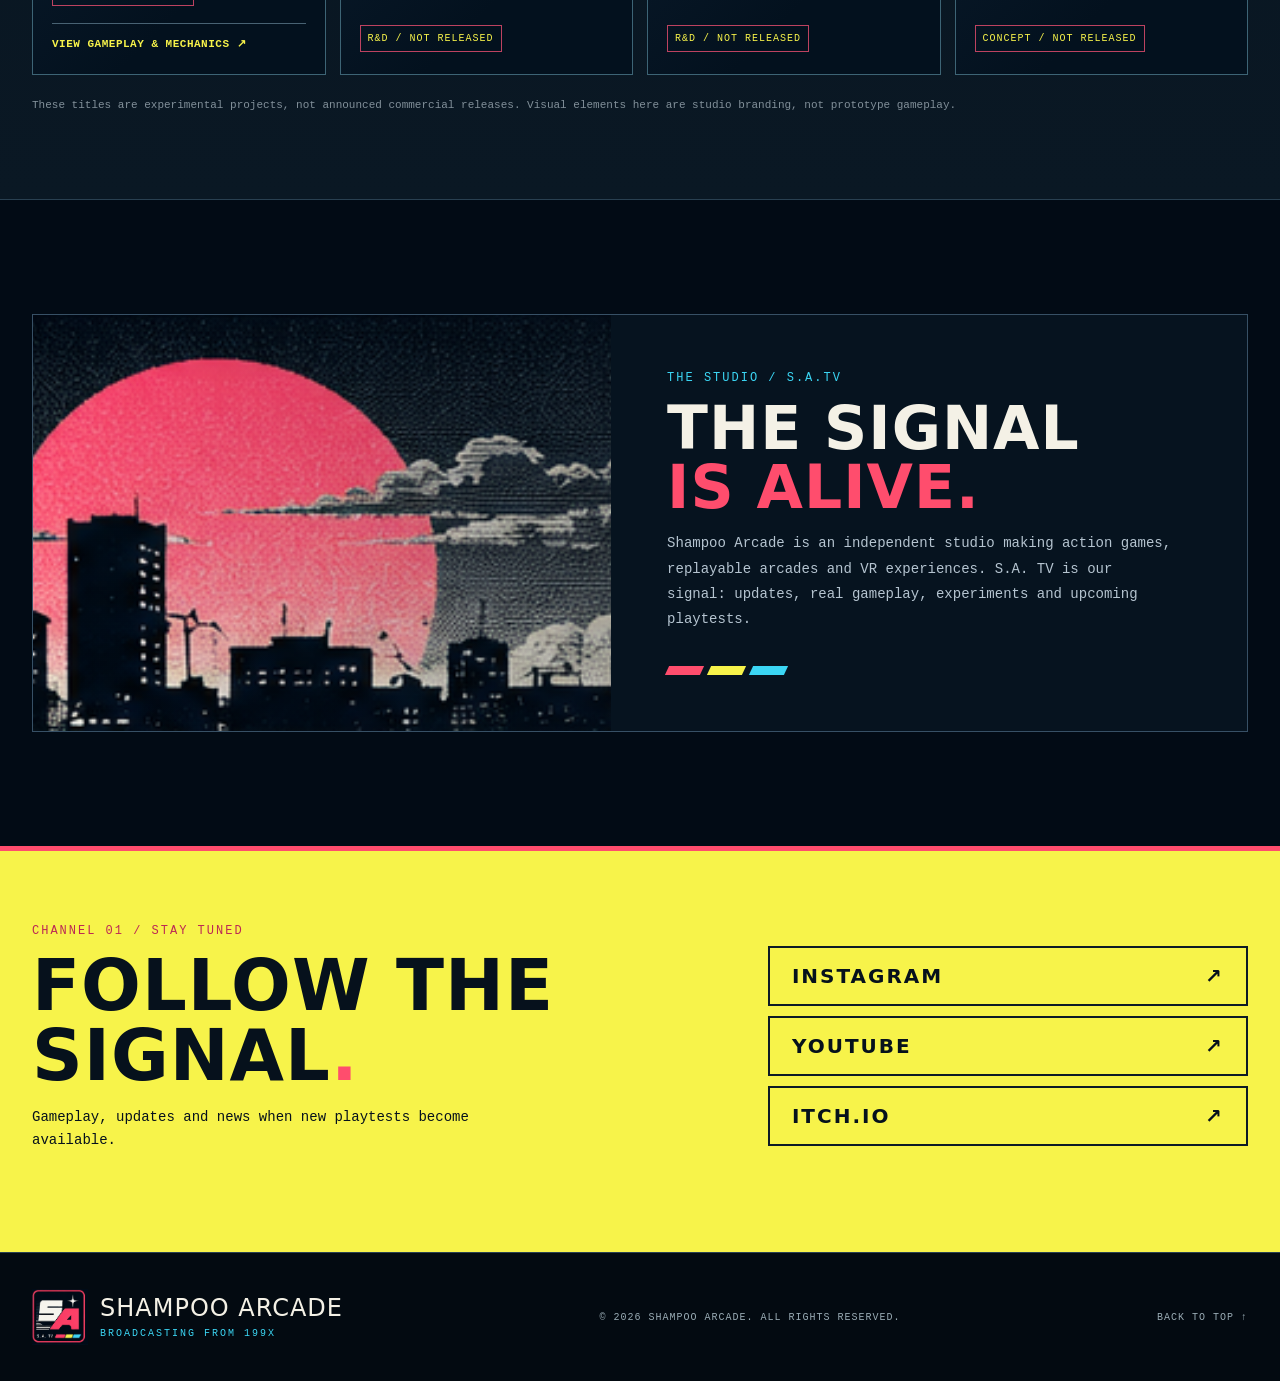
==== commit ff709090: "Feature Paddle Panic in Shampoo Arcade VR catalog" ====
--- a/index.html
+++ b/index.html
@@ -16,6 +16,7 @@
   <link rel="stylesheet" href="vr-channel.css?v=20261030">
   <link rel="stylesheet" href="horse-channel.css?v=20261030">
   <link rel="stylesheet" href="motion.css?v=20261022">
+  <link rel="stylesheet" href="paddle-panic/feature.css?v=20261110">
   <title>SHAMPOO ARCADE — S.A. TV / Broadcasting from 199X</title>
 </head>
 <body class="frontpage-lineup">
@@ -175,6 +176,20 @@
     </section>
 
     <section class="lab-section" id="laboratorio"><div class="wrap"><div class="section-top"><div><p class="kicker">S.A. TV / EXPERIMENTAL SIGNAL</p><h2><span data-es="VR ARCADE LAB" data-en="VR ARCADE LAB">VR ARCADE LAB</span><span class="pink">_</span></h2></div><p class="section-note" data-es="Experiencias en desarrollo. Las pruebas públicas se anunciarán aquí." data-en="Experiences in development. Public playtests will be announced here.">Experiences in development. Public playtests will be announced here.</p></div>
+      <!-- PADDLE PANIC! / FEATURED VR PROJECT — concept art, not gameplay -->
+      <article class="pp-feature" aria-labelledby="paddle-panic-feature-title">
+        <a class="pp-feature-art" href="paddle-panic/index.html" aria-label="Explore Paddle Panic VR arcade game">
+          <span class="pp-feature-art-badge">CH. VR-05 / NEW SIGNAL</span>
+          <img src="paddle-panic/assets/key-art.avif" width="1536" height="1024" loading="lazy" decoding="async" alt="Paddle Panic key art: a VR paddle hits a glowing pong ball into a zombie in a neon kitchen. Promotional illustration, not gameplay.">
+        </a>
+        <div class="pp-feature-copy">
+          <span class="pp-feature-line">FEATURED VR EXPERIMENT / IN DEVELOPMENT</span>
+          <h3 id="paddle-panic-feature-title">PADDLE <em>PANIC!</em></h3>
+          <p data-en="Pong meets Breakout in VR, with destructible rooms and slow-moving zombies closing in. Return the ball, smash everyday objects and rack up arcade points." data-es="Pong se encuentra con Breakout en VR: escenarios destructibles y zombis que se acercan lentamente. Devolvé la bola, rompé objetos y sumá puntos arcade.">Pong meets Breakout in VR, with destructible rooms and slow-moving zombies closing in. Return the ball, smash everyday objects and rack up arcade points.</p>
+          <div class="pp-feature-tags"><span>VR / ARCADE</span><span>PHYSICS</span><span>DESTRUCTION</span><span>ZOMBIES</span></div>
+          <a class="pp-feature-button" href="paddle-panic/index.html"><span data-en="EXPLORE PADDLE PANIC!" data-es="EXPLORAR PADDLE PANIC!">EXPLORE PADDLE PANIC!</span><span aria-hidden="true">↗</span></a>
+        </div>
+      </article>
       <div class="lab-grid">
         <article class="lab-card c-pink"><div class="lab-number">01 / VR EXPERIMENT</div><div class="lab-icon">⌖</div><div class="lab-end"><span>VR / ARCADE</span><h3>SEARCH<br>& DESTROY</h3><p data-es="Dos pistolas, poderes sobrenaturales y oleadas enemigas en habitaciones góticas." data-en="Dual pistols, supernatural powers and enemy waves through gothic rooms.">Dual pistols, supernatural powers and enemy waves through gothic rooms.</p><span class="lab-status">R&D / NOT RELEASED</span><a class="lab-page-link" href="search-and-destroy/index.html" data-en="VIEW GAMEPLAY & MECHANICS ↗" data-es="VER GAMEPLAY Y MECÁNICAS ↗">VIEW GAMEPLAY & MECHANICS ↗</a></div></article>
         <article class="lab-card c-cyan"><div class="lab-number">02 / VR EXPERIMENT</div><div class="lab-icon">◈</div><div class="lab-end"><span>VR / MULTIPLAYER</span><h3>DIGI<br>VR</h3><p data-es="Mundos digitales, compañeros virtuales y exploración compartida." data-en="Digital worlds, virtual partners, and shared exploration.">Digital worlds, virtual partners, and shared exploration.</p><span class="lab-status">R&D / NOT RELEASED</span></div></article>
--- a/paddle-panic/feature.css
+++ b/paddle-panic/feature.css
@@ -0,0 +1,21 @@
+/* Paddle Panic featured signal — scoped to the S.A. TV VR laboratory. */
+.pp-feature{display:grid;grid-template-columns:minmax(0,1.08fr) minmax(0,.92fr);margin:0 0 32px;background:linear-gradient(118deg,#11162f 0%,#172239 55%,#180f2a 100%);border:1px solid #fb4b97;box-shadow:12px 14px 0 #050c18;overflow:hidden;position:relative;isolation:isolate}
+.pp-feature::before{content:"";position:absolute;inset:-150px -170px auto auto;width:430px;height:430px;z-index:-1;background:radial-gradient(circle,#ff2c8340,transparent 69%);pointer-events:none}
+.pp-feature-art{position:relative;display:block;min-height:360px;overflow:hidden;background:#130e24}
+.pp-feature-art img{display:block;width:100%;height:100%;min-height:360px;object-fit:cover;aspect-ratio:3/2;transition:transform .45s ease}
+.pp-feature-art:hover img{transform:scale(1.035)}
+.pp-feature-art::after{content:"";position:absolute;inset:0;pointer-events:none;background:linear-gradient(90deg,transparent 65%,#101629a8)}
+.pp-feature-art-badge{position:absolute;left:17px;top:17px;z-index:2;background:#0a152ce8;border:1px solid #3bd6f4;padding:8px 12px;color:#3bd6f4;font:800 10px/1.2 "Courier New",monospace;letter-spacing:.11em}
+.pp-feature-copy{padding:clamp(28px,4vw,54px);display:flex;flex-direction:column;align-items:flex-start;justify-content:center;gap:15px}
+.pp-feature-line{color:#31eaff;font:800 11px/1.4 "Courier New",monospace;letter-spacing:.14em}
+.pp-feature h3{color:#fffaf5;font:900 clamp(48px,5vw,78px)/.86 Impact,"Arial Black",sans-serif;letter-spacing:-.035em;margin:5px 0 2px;text-transform:uppercase;text-shadow:4px 4px #0d182b}
+.pp-feature h3 em{display:block;color:#ff3e97;font-style:italic;text-shadow:5px 5px 0 #163b5c}
+.pp-feature p{color:#d5e2ed;font:15px/1.66 Arial,Helvetica,sans-serif;margin:0;max-width:43ch}
+.pp-feature-tags{display:flex;flex-wrap:wrap;gap:8px;margin-top:4px}
+.pp-feature-tags span{padding:7px 9px;border:1px solid #3c6179;color:#b8effb;font:800 10px/1.2 "Courier New",monospace;letter-spacing:.06em}
+.pp-feature-button{display:inline-flex;align-items:center;gap:22px;background:#f6ed3f;color:#0b1324;font:900 12px/1.3 "Courier New",monospace;letter-spacing:.05em;padding:15px 20px;margin-top:6px;transition:transform .2s,background .2s}
+.pp-feature-button:hover{background:#fff279;transform:translateY(-3px)}
+.pp-feature-button:focus-visible,.pp-feature-art:focus-visible{outline:3px solid #3bd6f4;outline-offset:3px}
+@media(max-width:900px){.pp-feature{grid-template-columns:1fr}.pp-feature-art{min-height:0}.pp-feature-art img{height:auto;min-height:0}.pp-feature-art::after{background:linear-gradient(0deg,#10162985,transparent 35%)}.pp-feature-copy{padding:29px}}
+@media(max-width:460px){.pp-feature h3{font-size:54px}.pp-feature{box-shadow:6px 7px 0 #050c18}}
+@media(prefers-reduced-motion:reduce){.pp-feature-art img,.pp-feature-button{transition:none}}
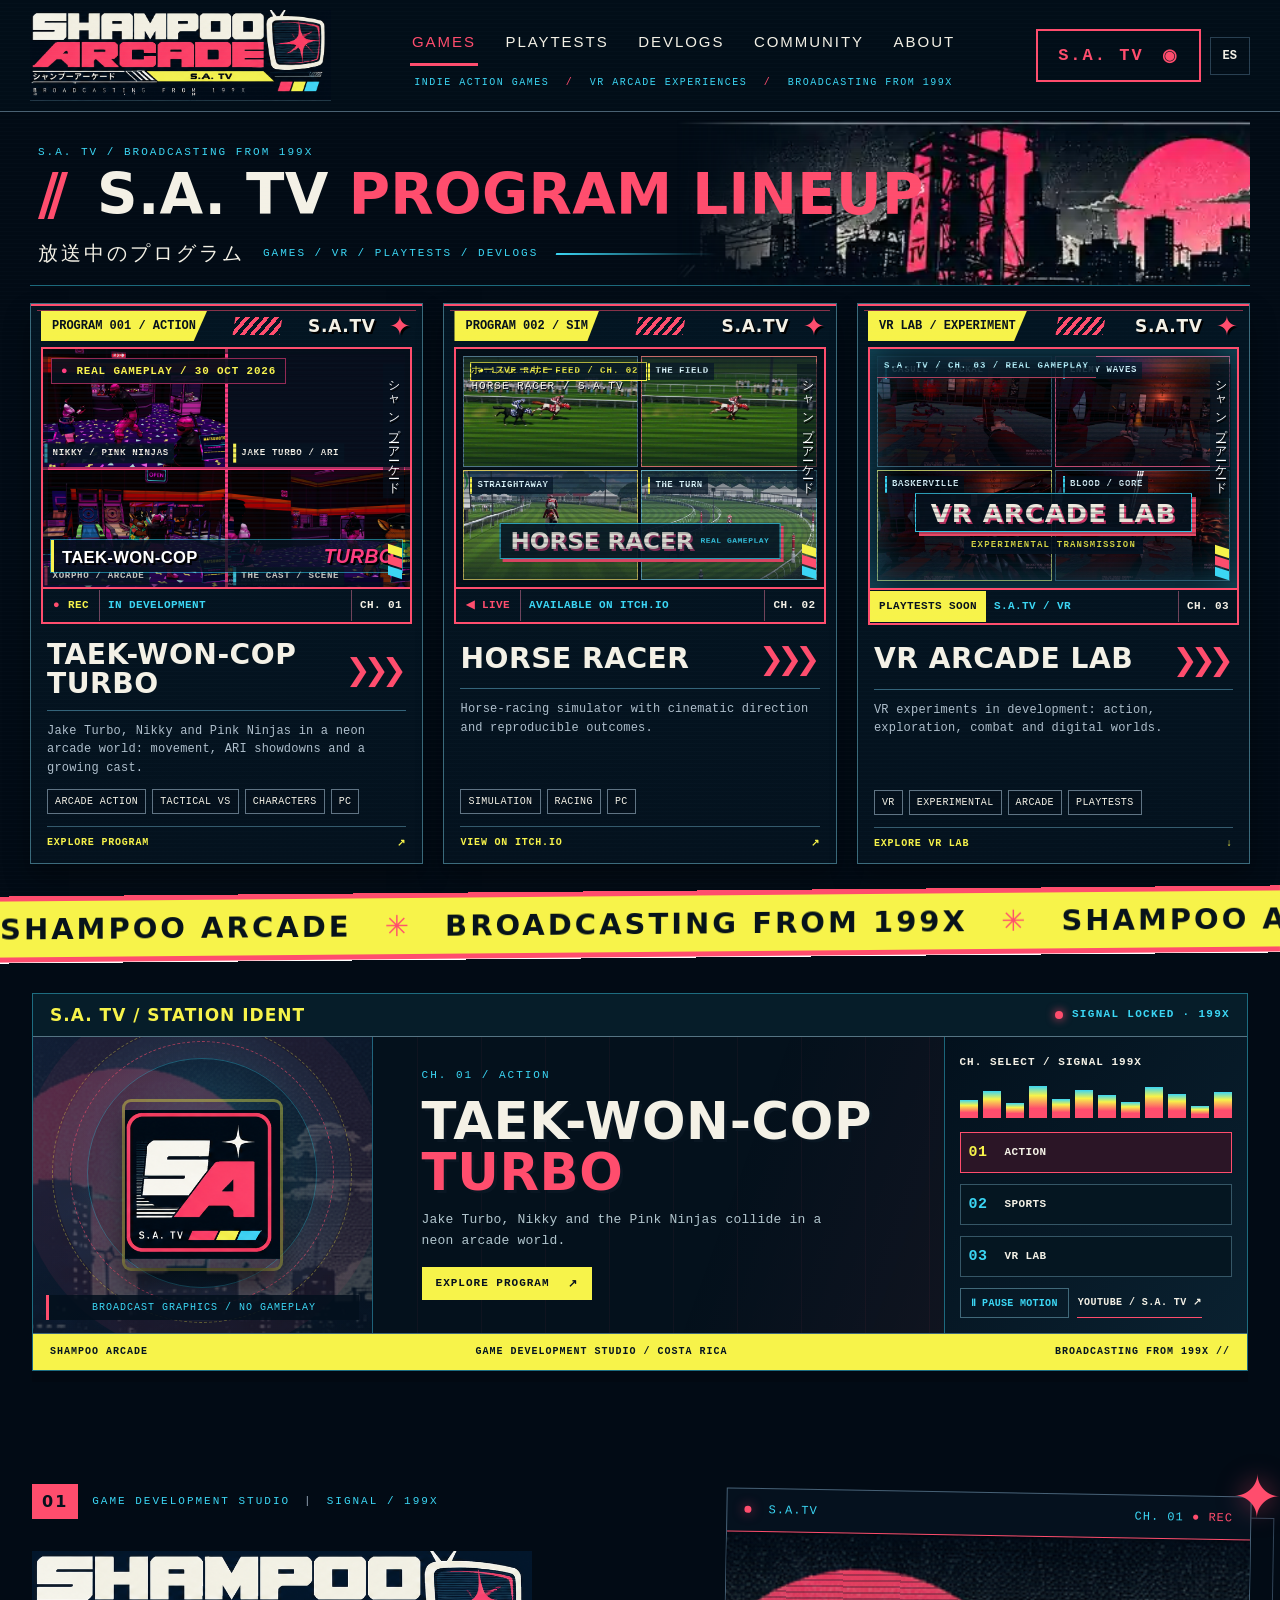
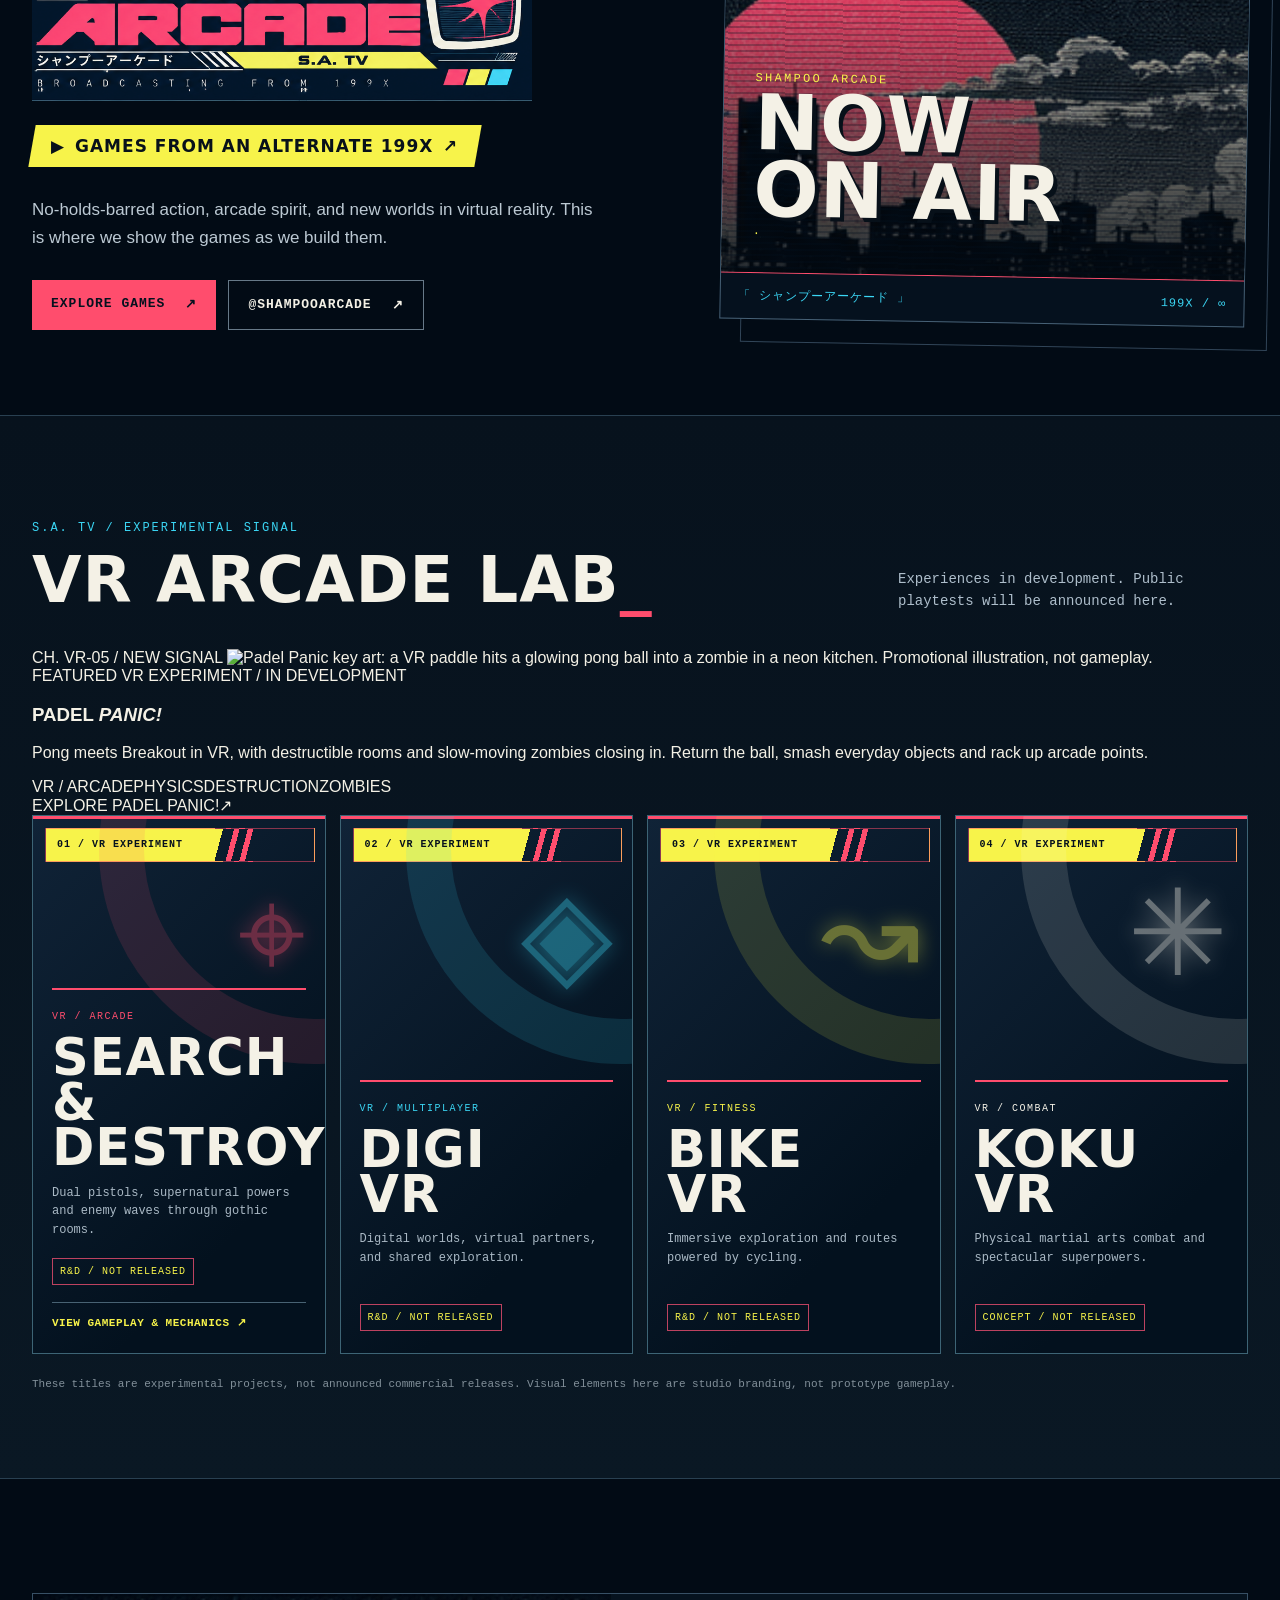
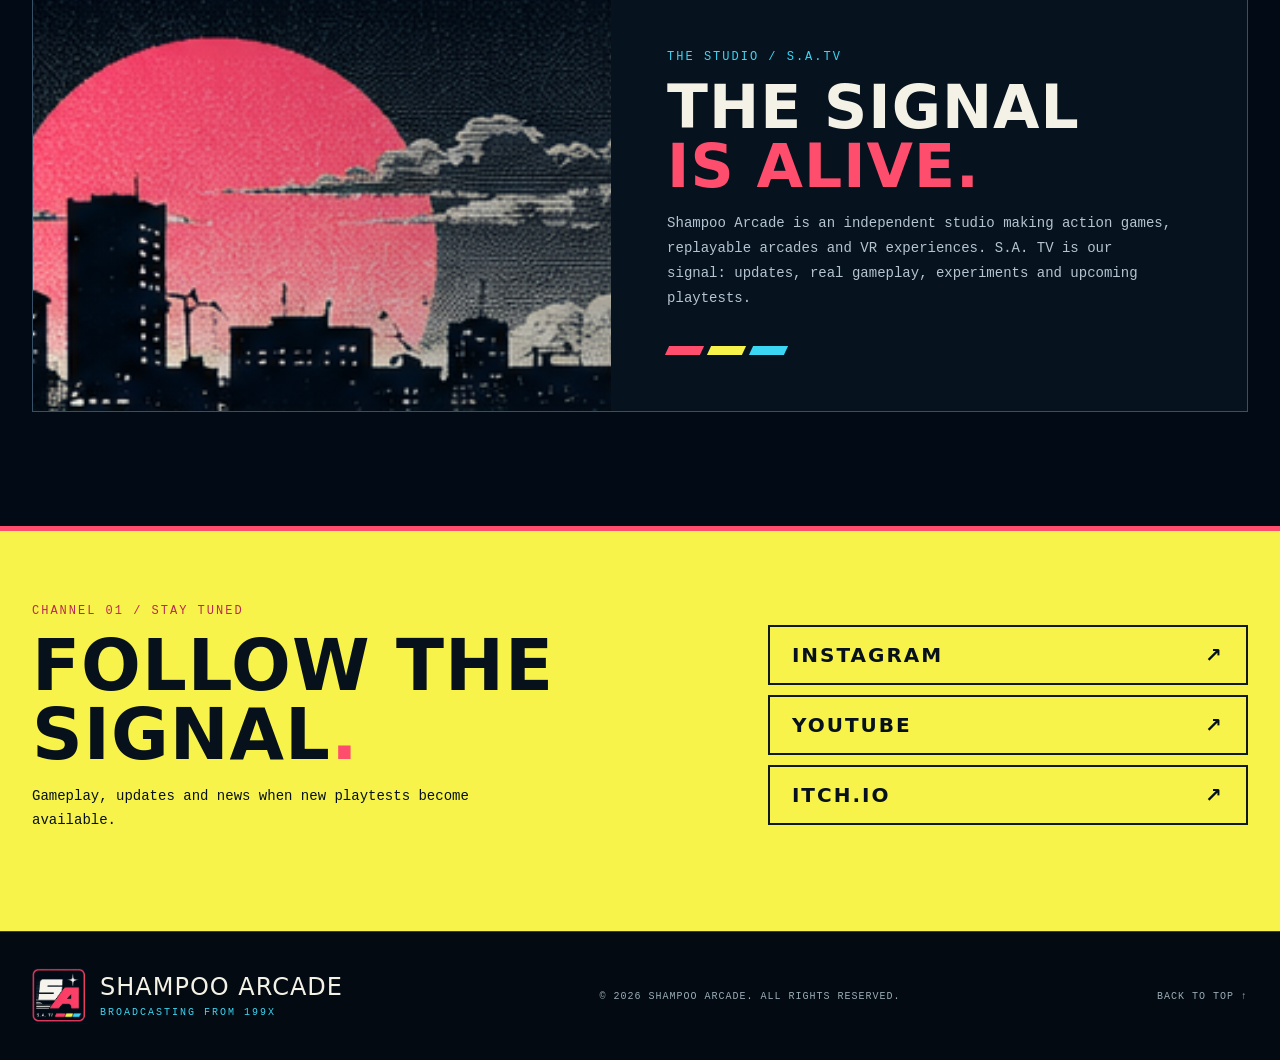
==== commit f6c4de46: "Update Shampoo Arcade VR catalogue to Padel Panic" ====
--- a/index.html
+++ b/index.html
@@ -16,7 +16,7 @@
   <link rel="stylesheet" href="vr-channel.css?v=20261030">
   <link rel="stylesheet" href="horse-channel.css?v=20261030">
   <link rel="stylesheet" href="motion.css?v=20261022">
-  <link rel="stylesheet" href="paddle-panic/feature.css?v=20261110">
+  <link rel="stylesheet" href="padel-panic/feature.css?v=20261110">
   <title>SHAMPOO ARCADE — S.A. TV / Broadcasting from 199X</title>
 </head>
 <body class="frontpage-lineup">
@@ -176,18 +176,18 @@
     </section>
 
     <section class="lab-section" id="laboratorio"><div class="wrap"><div class="section-top"><div><p class="kicker">S.A. TV / EXPERIMENTAL SIGNAL</p><h2><span data-es="VR ARCADE LAB" data-en="VR ARCADE LAB">VR ARCADE LAB</span><span class="pink">_</span></h2></div><p class="section-note" data-es="Experiencias en desarrollo. Las pruebas públicas se anunciarán aquí." data-en="Experiences in development. Public playtests will be announced here.">Experiences in development. Public playtests will be announced here.</p></div>
-      <!-- PADDLE PANIC! / FEATURED VR PROJECT — concept art, not gameplay -->
+      <!-- PADEL PANIC! / FEATURED VR PROJECT — concept art, not gameplay -->
       <article class="pp-feature" aria-labelledby="paddle-panic-feature-title">
-        <a class="pp-feature-art" href="paddle-panic/index.html" aria-label="Explore Paddle Panic VR arcade game">
+        <a class="pp-feature-art" href="padel-panic/index.html" aria-label="Explore Padel Panic VR arcade game">
           <span class="pp-feature-art-badge">CH. VR-05 / NEW SIGNAL</span>
-          <img src="paddle-panic/assets/key-art.avif" width="1536" height="1024" loading="lazy" decoding="async" alt="Paddle Panic key art: a VR paddle hits a glowing pong ball into a zombie in a neon kitchen. Promotional illustration, not gameplay.">
+          <img src="padel-panic/assets/key-art.avif" width="1536" height="1024" loading="lazy" decoding="async" alt="Padel Panic key art: a VR paddle hits a glowing pong ball into a zombie in a neon kitchen. Promotional illustration, not gameplay.">
         </a>
         <div class="pp-feature-copy">
           <span class="pp-feature-line">FEATURED VR EXPERIMENT / IN DEVELOPMENT</span>
-          <h3 id="paddle-panic-feature-title">PADDLE <em>PANIC!</em></h3>
+          <h3 id="paddle-panic-feature-title">PADEL <em>PANIC!</em></h3>
           <p data-en="Pong meets Breakout in VR, with destructible rooms and slow-moving zombies closing in. Return the ball, smash everyday objects and rack up arcade points." data-es="Pong se encuentra con Breakout en VR: escenarios destructibles y zombis que se acercan lentamente. Devolvé la bola, rompé objetos y sumá puntos arcade.">Pong meets Breakout in VR, with destructible rooms and slow-moving zombies closing in. Return the ball, smash everyday objects and rack up arcade points.</p>
           <div class="pp-feature-tags"><span>VR / ARCADE</span><span>PHYSICS</span><span>DESTRUCTION</span><span>ZOMBIES</span></div>
-          <a class="pp-feature-button" href="paddle-panic/index.html"><span data-en="EXPLORE PADDLE PANIC!" data-es="EXPLORAR PADDLE PANIC!">EXPLORE PADDLE PANIC!</span><span aria-hidden="true">↗</span></a>
+          <a class="pp-feature-button" href="padel-panic/index.html"><span data-en="EXPLORE PADEL PANIC!" data-es="EXPLORAR PADEL PANIC!">EXPLORE PADEL PANIC!</span><span aria-hidden="true">↗</span></a>
         </div>
       </article>
       <div class="lab-grid">
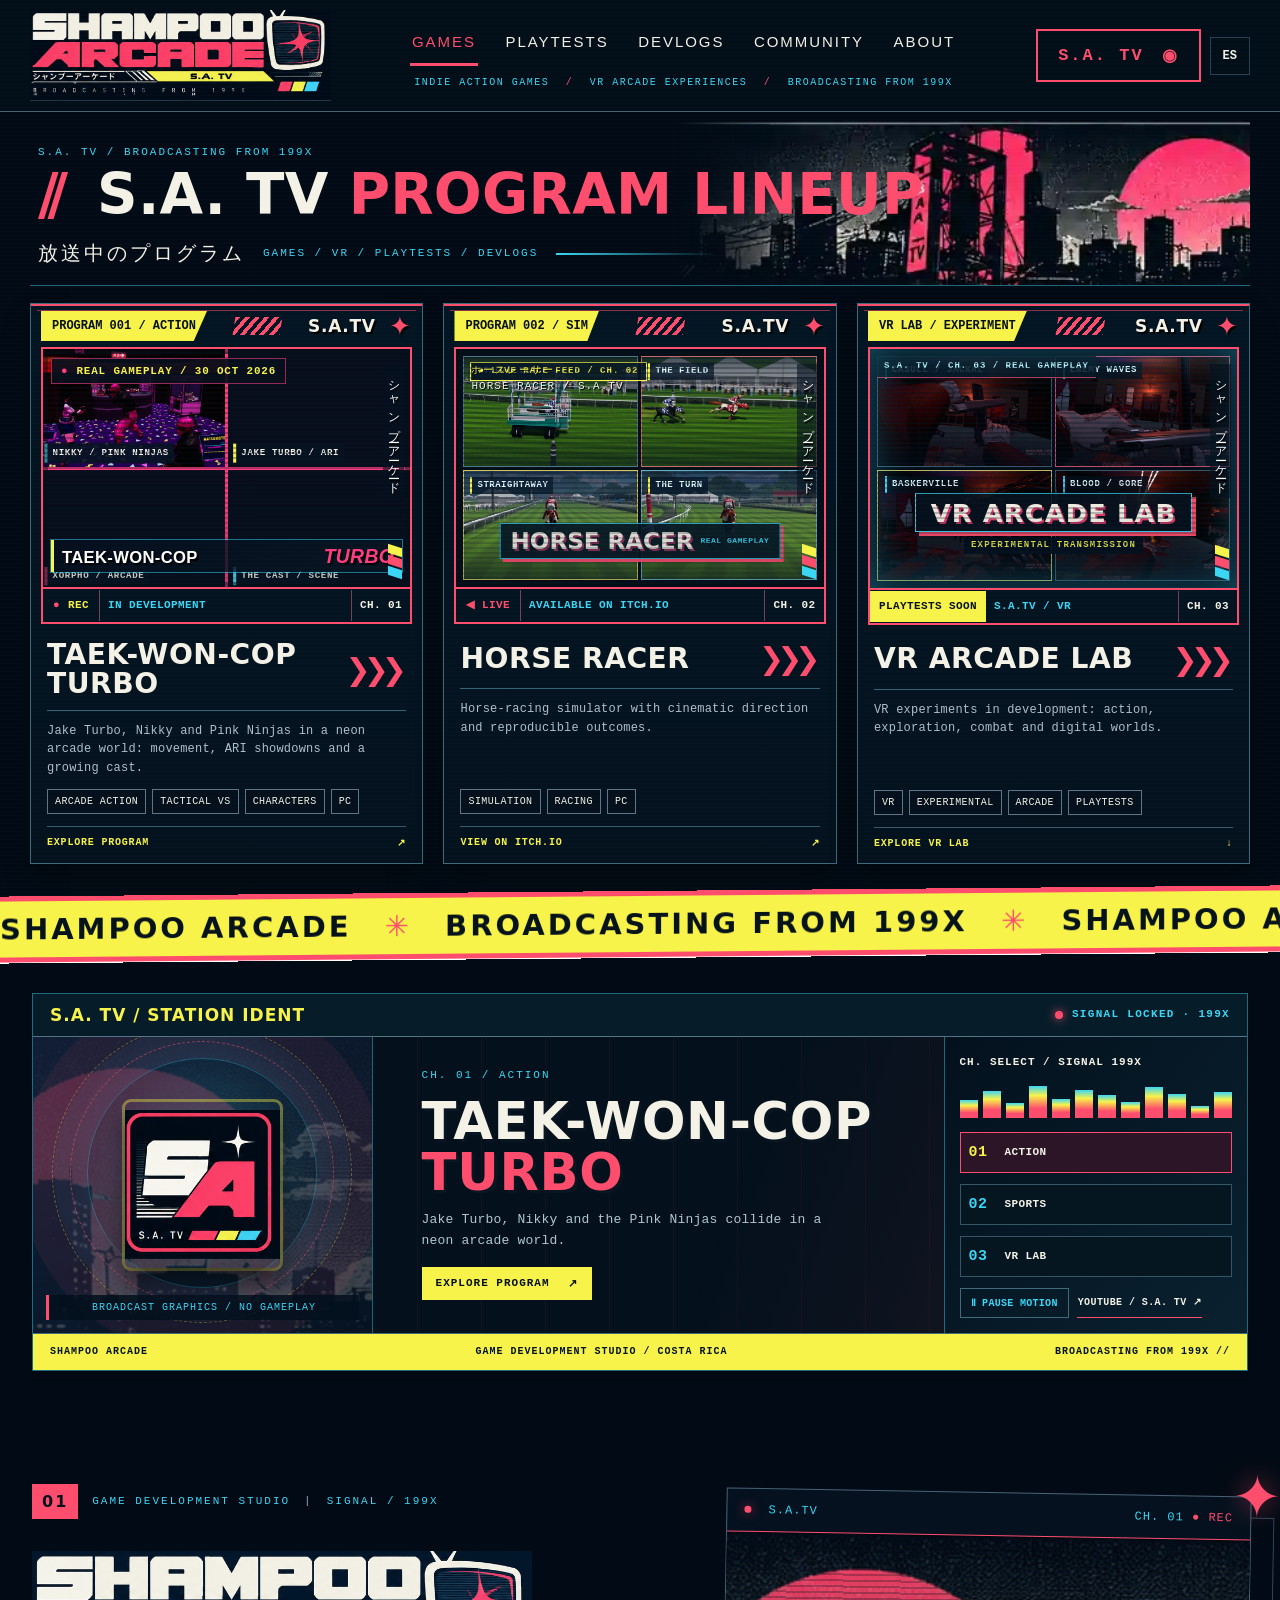
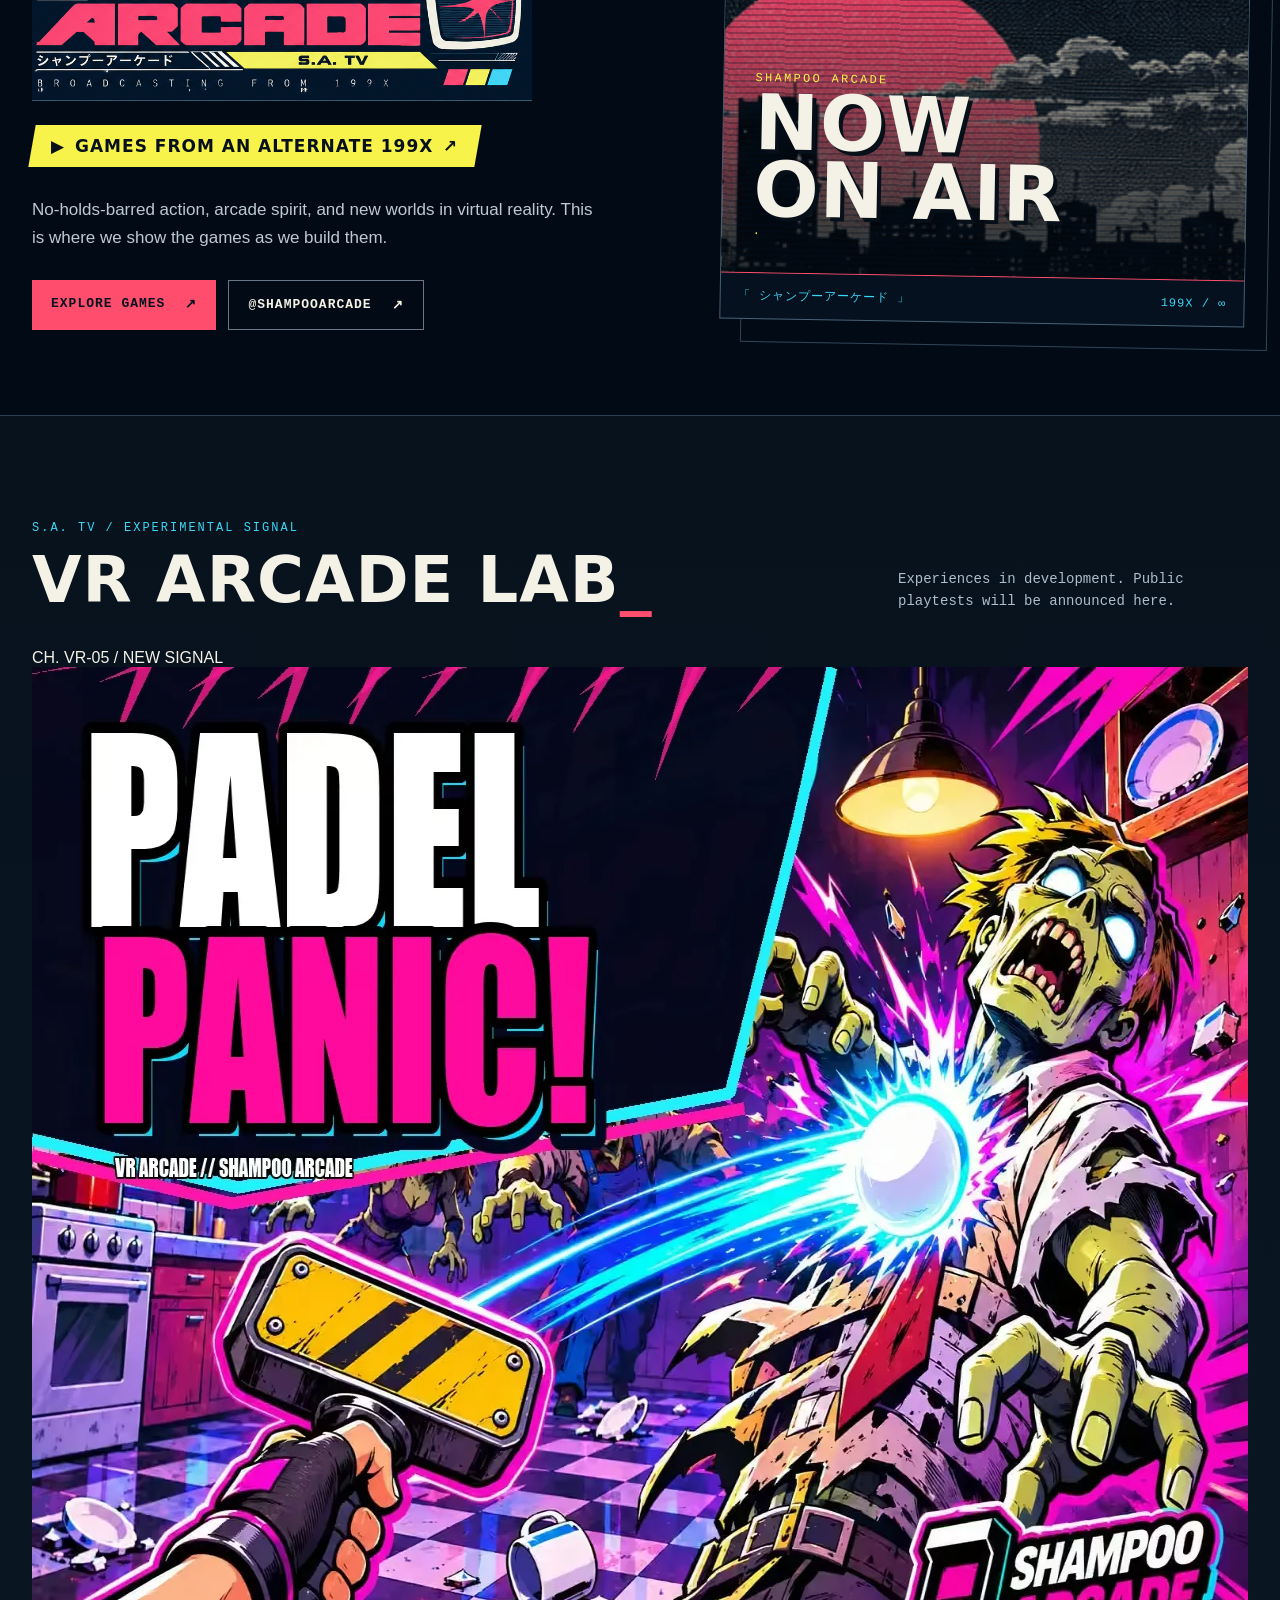
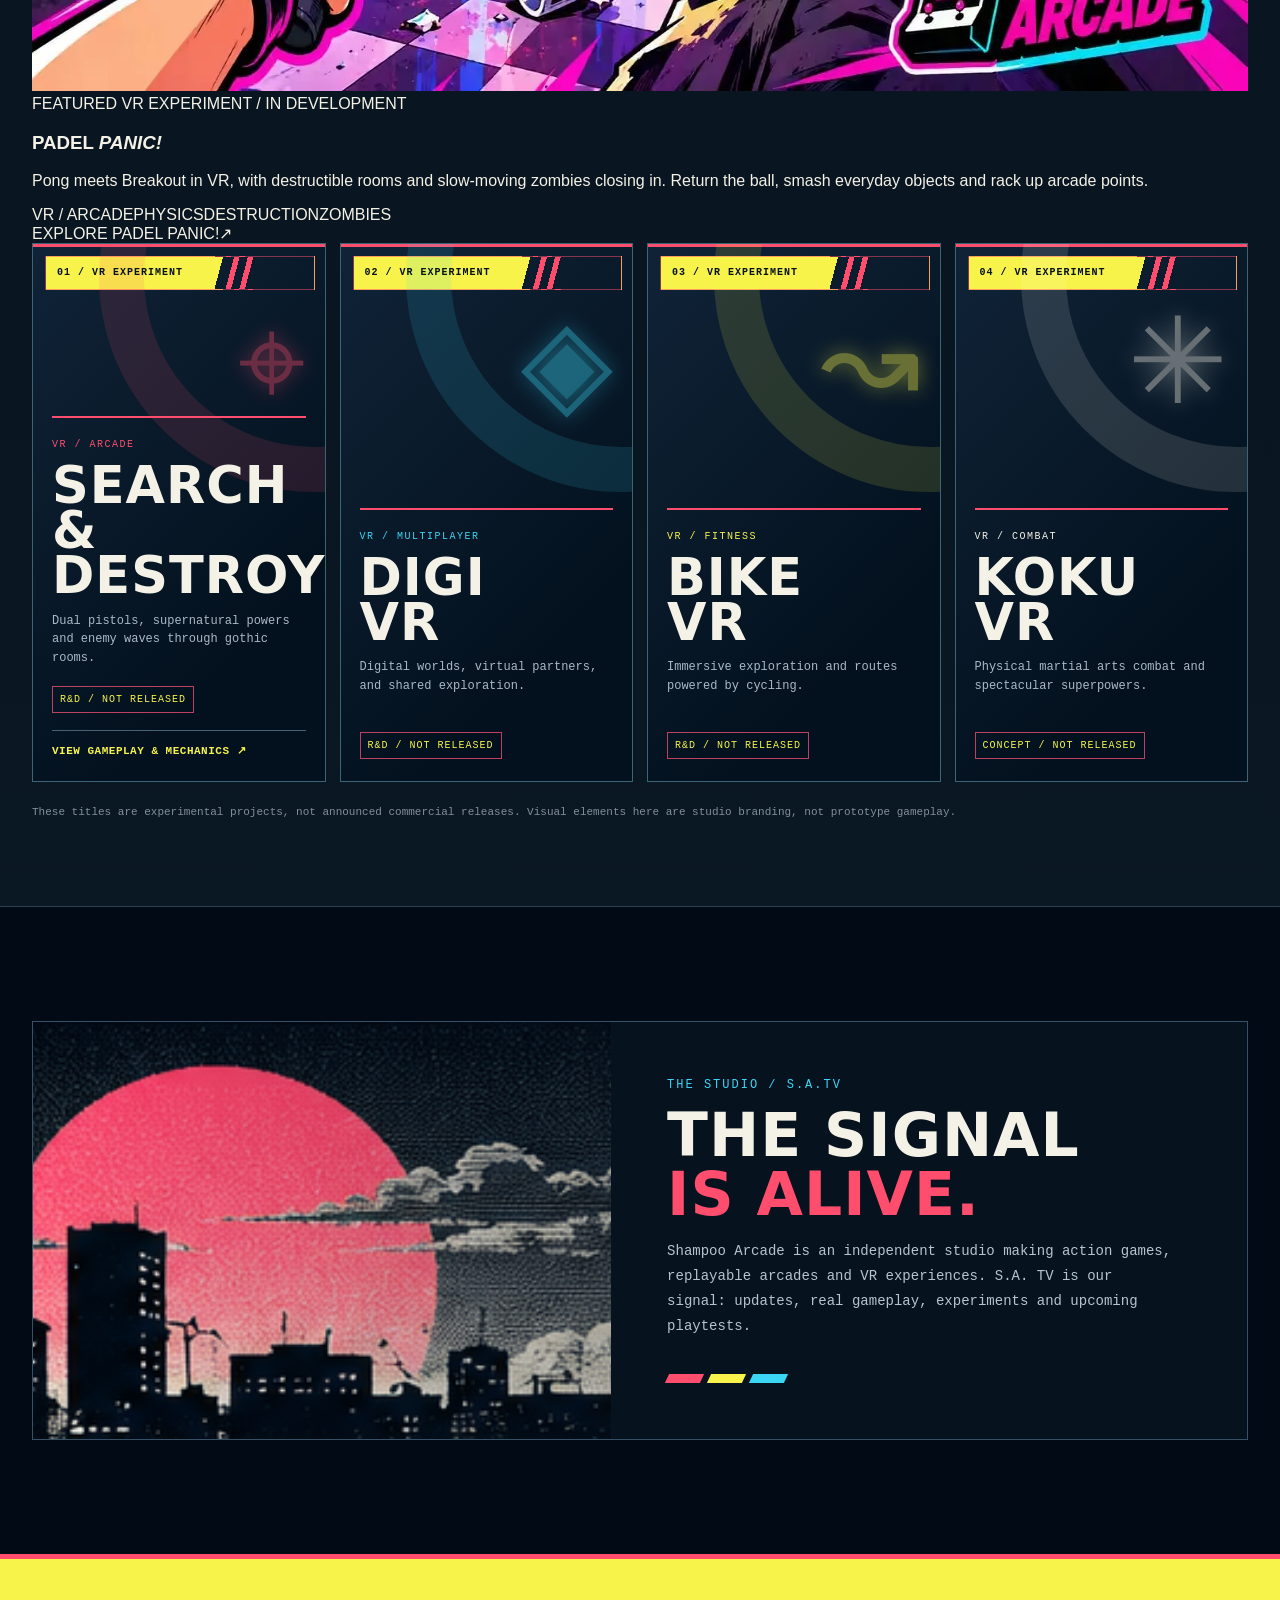
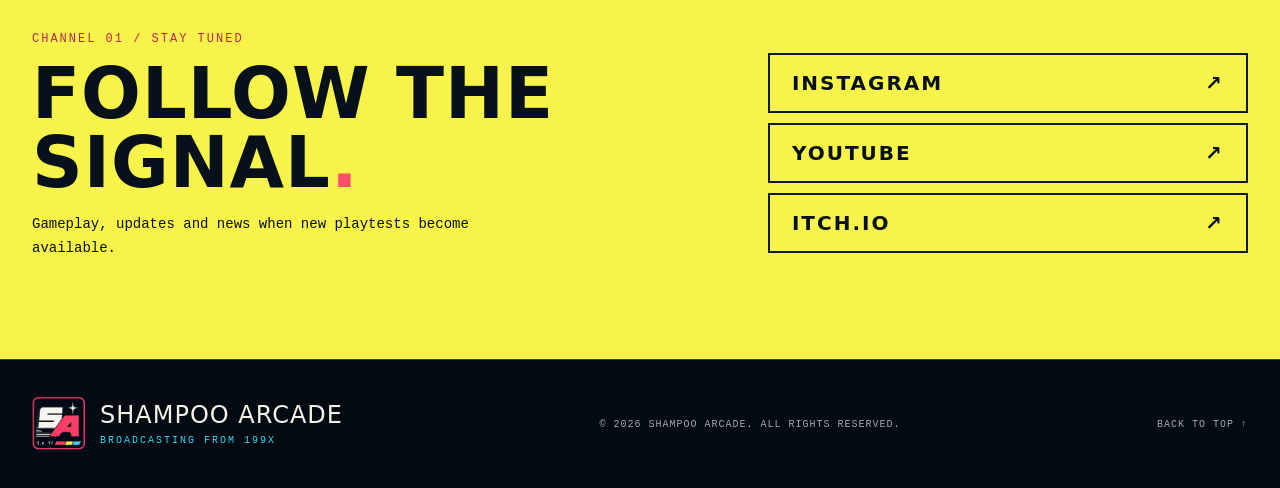
==== commit 1c4b5c42: "Use PADEL PANIC updated promotional cover on index.html" ====
--- a/index.html
+++ b/index.html
@@ -180,7 +180,7 @@
       <article class="pp-feature" aria-labelledby="paddle-panic-feature-title">
         <a class="pp-feature-art" href="padel-panic/index.html" aria-label="Explore Padel Panic VR arcade game">
           <span class="pp-feature-art-badge">CH. VR-05 / NEW SIGNAL</span>
-          <img src="padel-panic/assets/key-art.avif" width="1536" height="1024" loading="lazy" decoding="async" alt="Padel Panic key art: a VR paddle hits a glowing pong ball into a zombie in a neon kitchen. Promotional illustration, not gameplay.">
+          <img src="padel-panic/assets/key-art.webp" width="1536" height="1024" loading="lazy" decoding="async" alt="Padel Panic key art: a VR paddle hits a glowing pong ball into a zombie in a neon kitchen. Promotional illustration, not gameplay.">
         </a>
         <div class="pp-feature-copy">
           <span class="pp-feature-line">FEATURED VR EXPERIMENT / IN DEVELOPMENT</span>
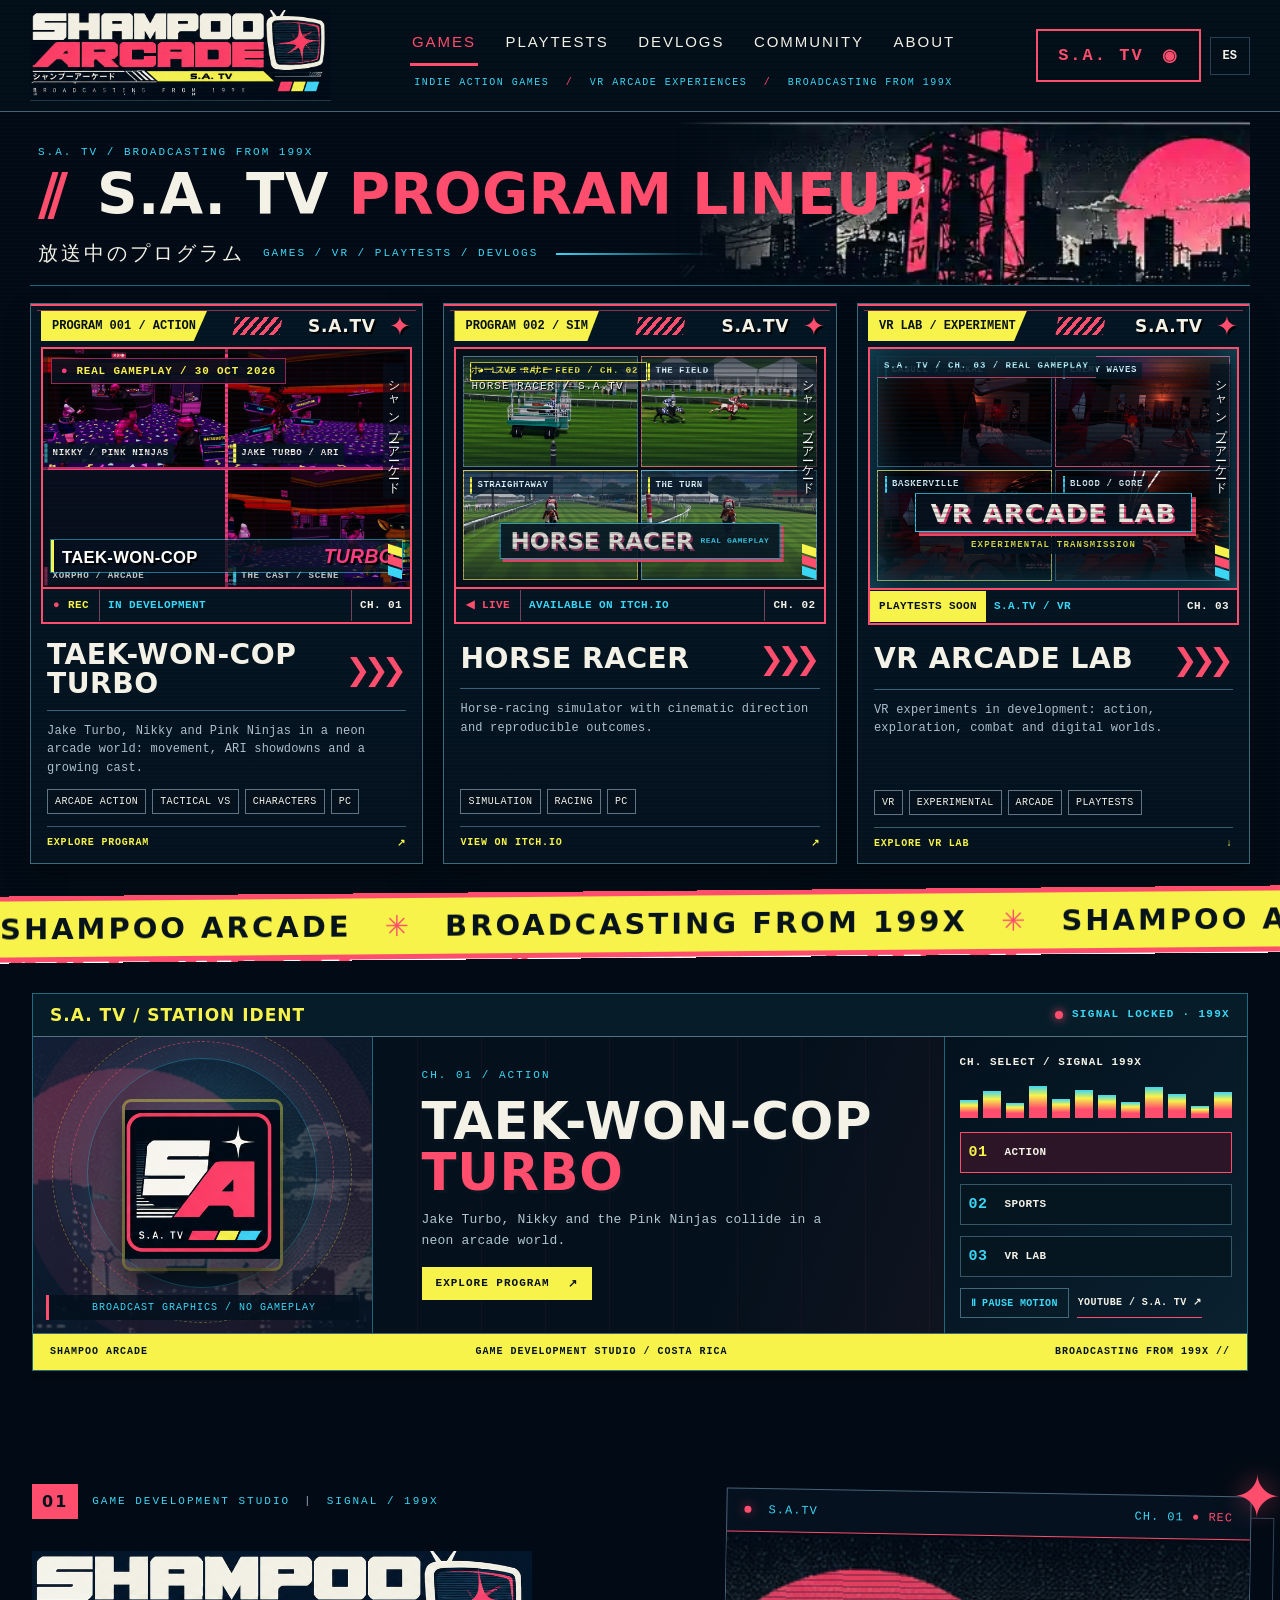
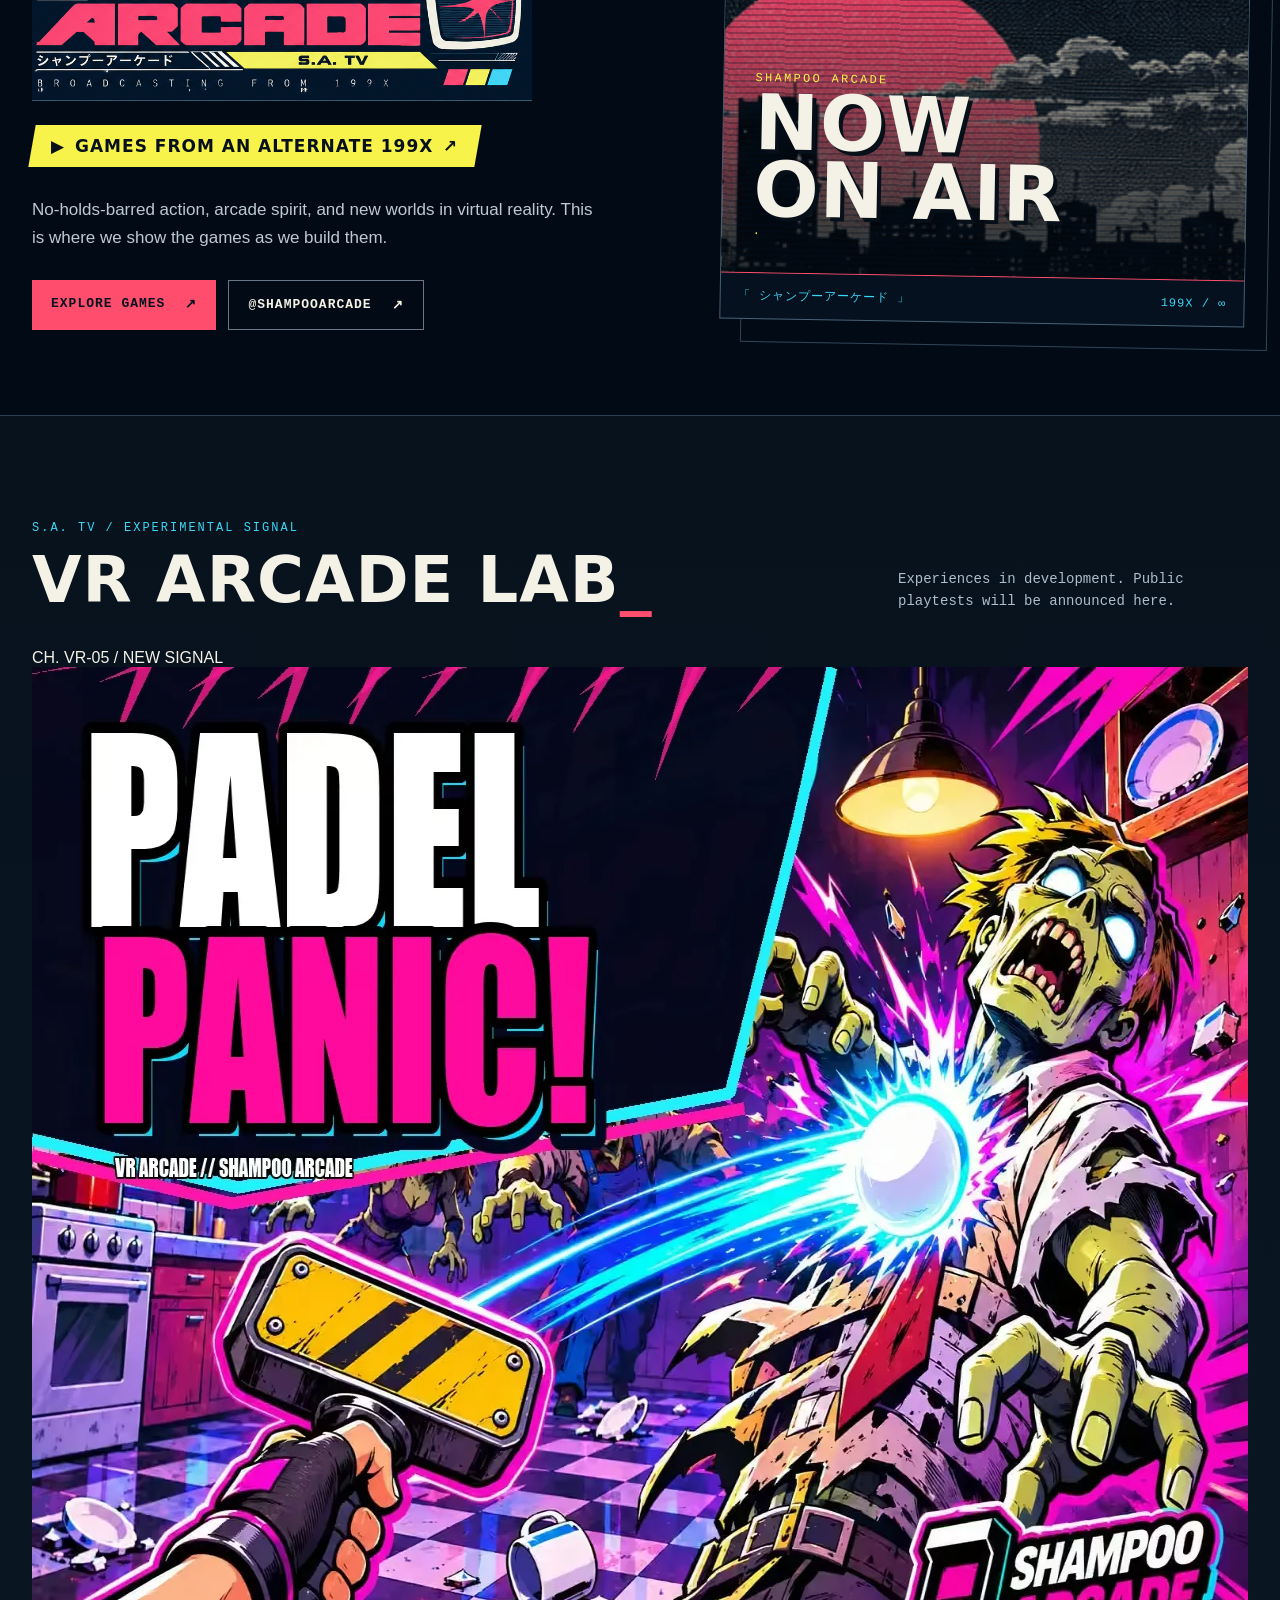
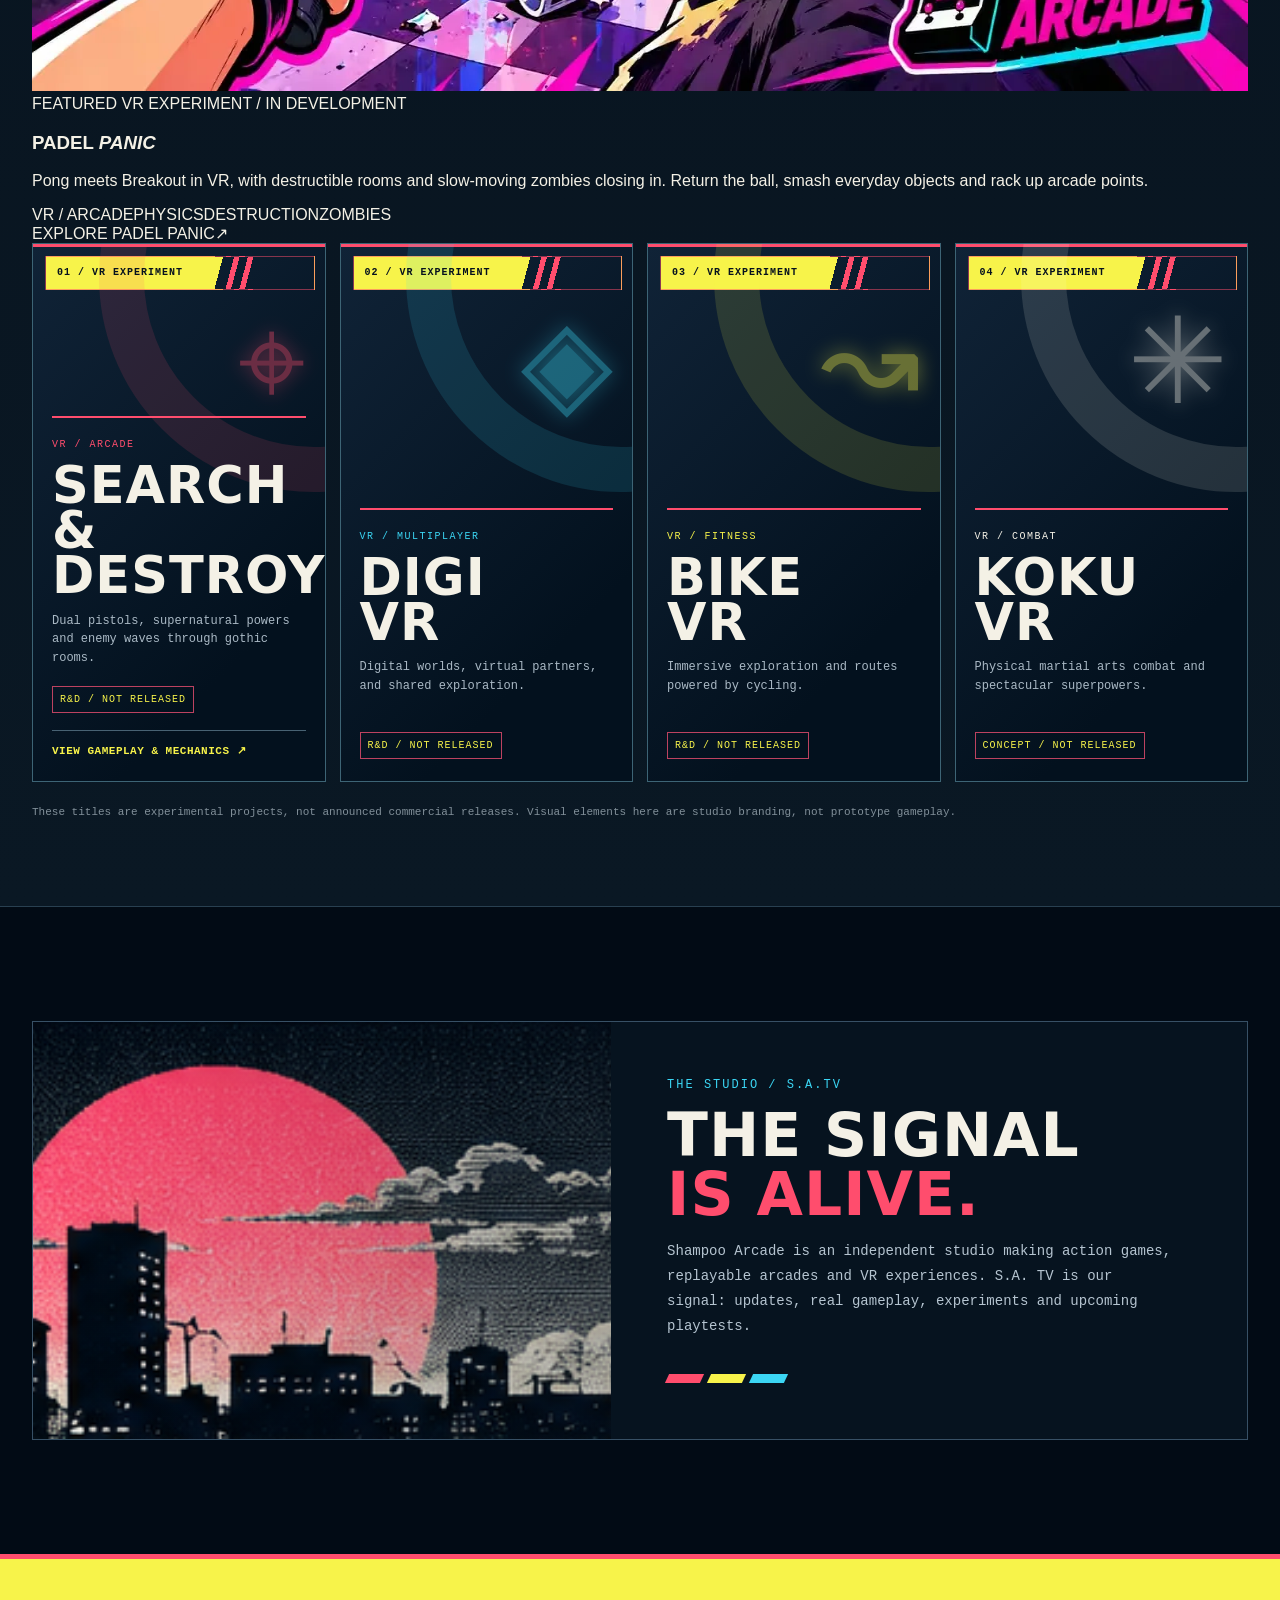
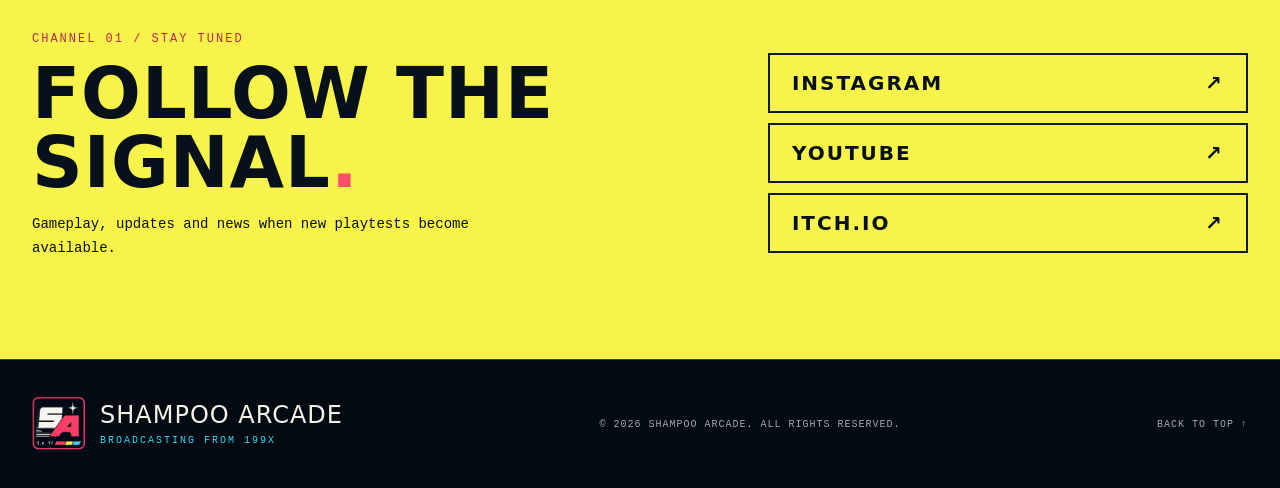
==== commit 7b2a9ced: "Standardize exact game title PADEL PANIC (no exclamation)" ====
--- a/index.html
+++ b/index.html
@@ -176,7 +176,7 @@
     </section>
 
     <section class="lab-section" id="laboratorio"><div class="wrap"><div class="section-top"><div><p class="kicker">S.A. TV / EXPERIMENTAL SIGNAL</p><h2><span data-es="VR ARCADE LAB" data-en="VR ARCADE LAB">VR ARCADE LAB</span><span class="pink">_</span></h2></div><p class="section-note" data-es="Experiencias en desarrollo. Las pruebas públicas se anunciarán aquí." data-en="Experiences in development. Public playtests will be announced here.">Experiences in development. Public playtests will be announced here.</p></div>
-      <!-- PADEL PANIC! / FEATURED VR PROJECT — concept art, not gameplay -->
+      <!-- PADEL PANIC / FEATURED VR PROJECT — concept art, not gameplay -->
       <article class="pp-feature" aria-labelledby="paddle-panic-feature-title">
         <a class="pp-feature-art" href="padel-panic/index.html" aria-label="Explore Padel Panic VR arcade game">
           <span class="pp-feature-art-badge">CH. VR-05 / NEW SIGNAL</span>
@@ -184,10 +184,10 @@
         </a>
         <div class="pp-feature-copy">
           <span class="pp-feature-line">FEATURED VR EXPERIMENT / IN DEVELOPMENT</span>
-          <h3 id="paddle-panic-feature-title">PADEL <em>PANIC!</em></h3>
+          <h3 id="paddle-panic-feature-title">PADEL <em>PANIC</em></h3>
           <p data-en="Pong meets Breakout in VR, with destructible rooms and slow-moving zombies closing in. Return the ball, smash everyday objects and rack up arcade points." data-es="Pong se encuentra con Breakout en VR: escenarios destructibles y zombis que se acercan lentamente. Devolvé la bola, rompé objetos y sumá puntos arcade.">Pong meets Breakout in VR, with destructible rooms and slow-moving zombies closing in. Return the ball, smash everyday objects and rack up arcade points.</p>
           <div class="pp-feature-tags"><span>VR / ARCADE</span><span>PHYSICS</span><span>DESTRUCTION</span><span>ZOMBIES</span></div>
-          <a class="pp-feature-button" href="padel-panic/index.html"><span data-en="EXPLORE PADEL PANIC!" data-es="EXPLORAR PADEL PANIC!">EXPLORE PADEL PANIC!</span><span aria-hidden="true">↗</span></a>
+          <a class="pp-feature-button" href="padel-panic/index.html"><span data-en="EXPLORE PADEL PANIC" data-es="EXPLORAR PADEL PANIC">EXPLORE PADEL PANIC</span><span aria-hidden="true">↗</span></a>
         </div>
       </article>
       <div class="lab-grid">
